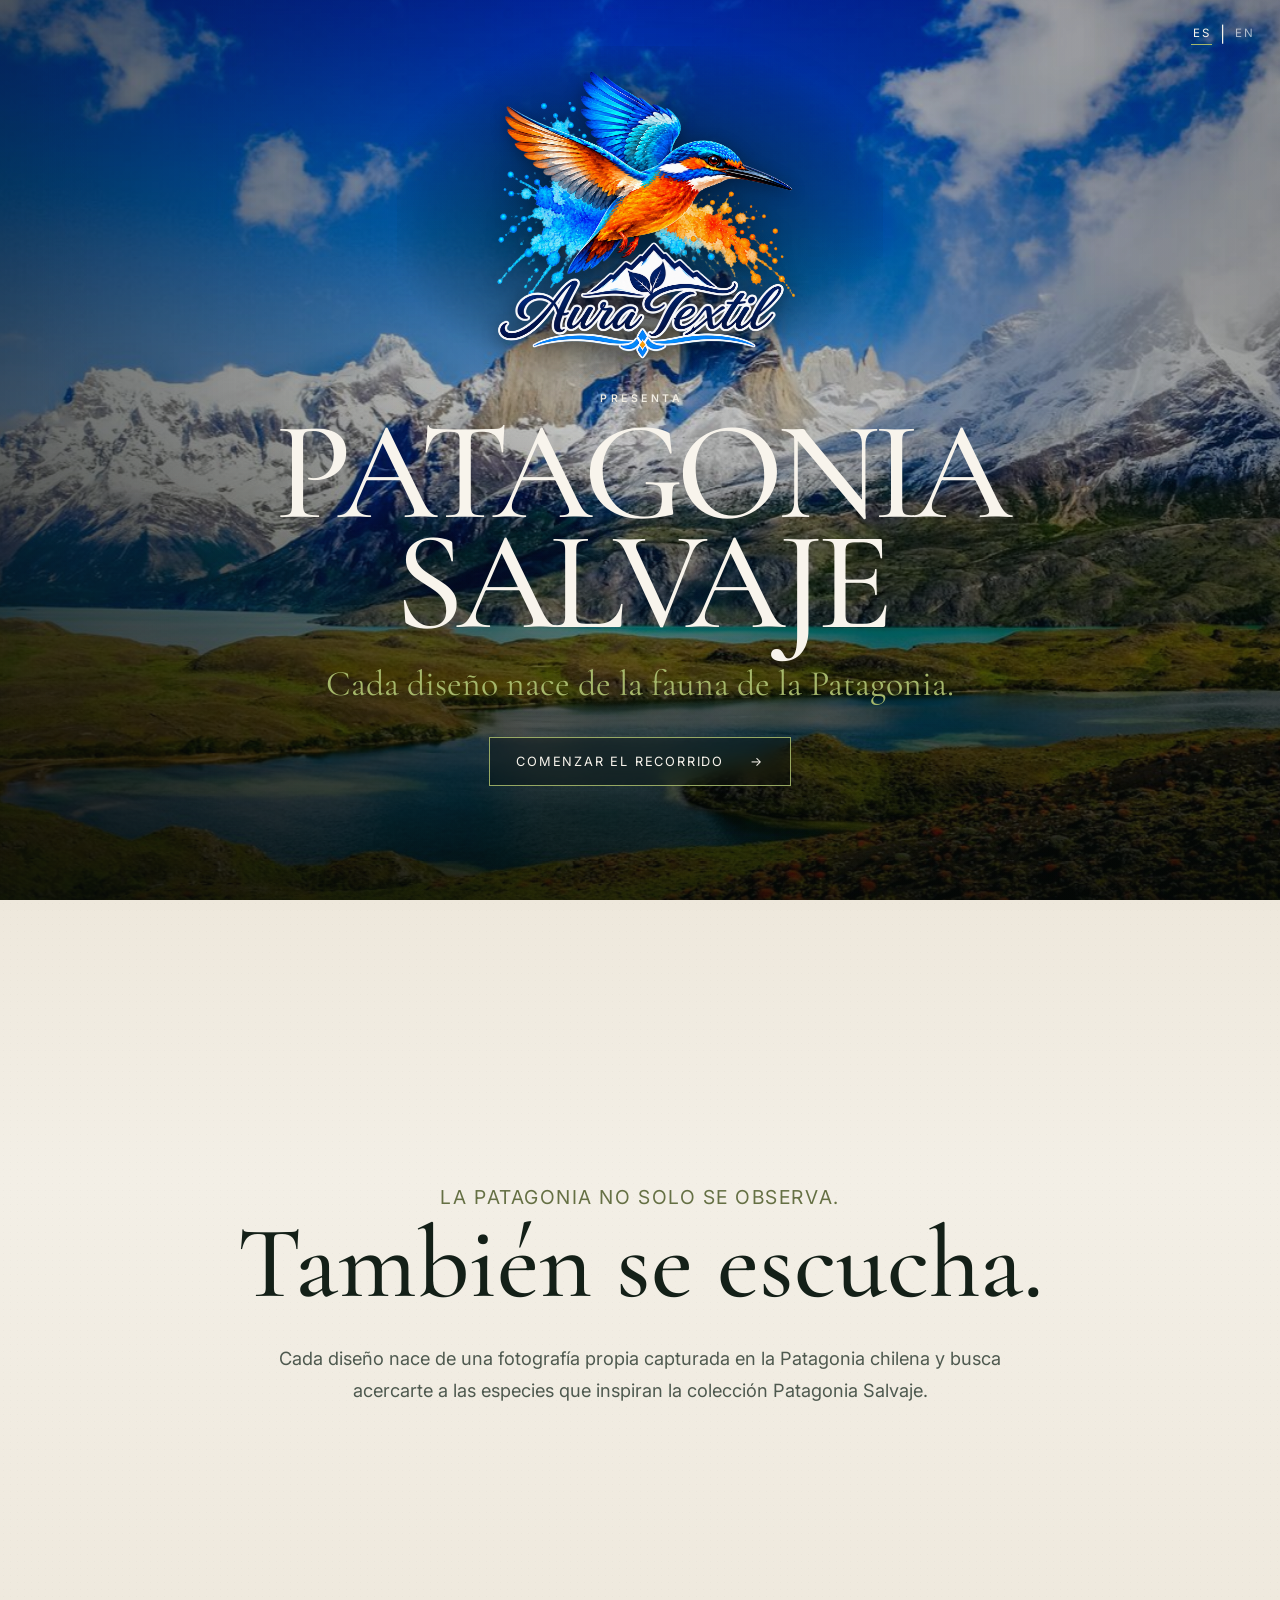
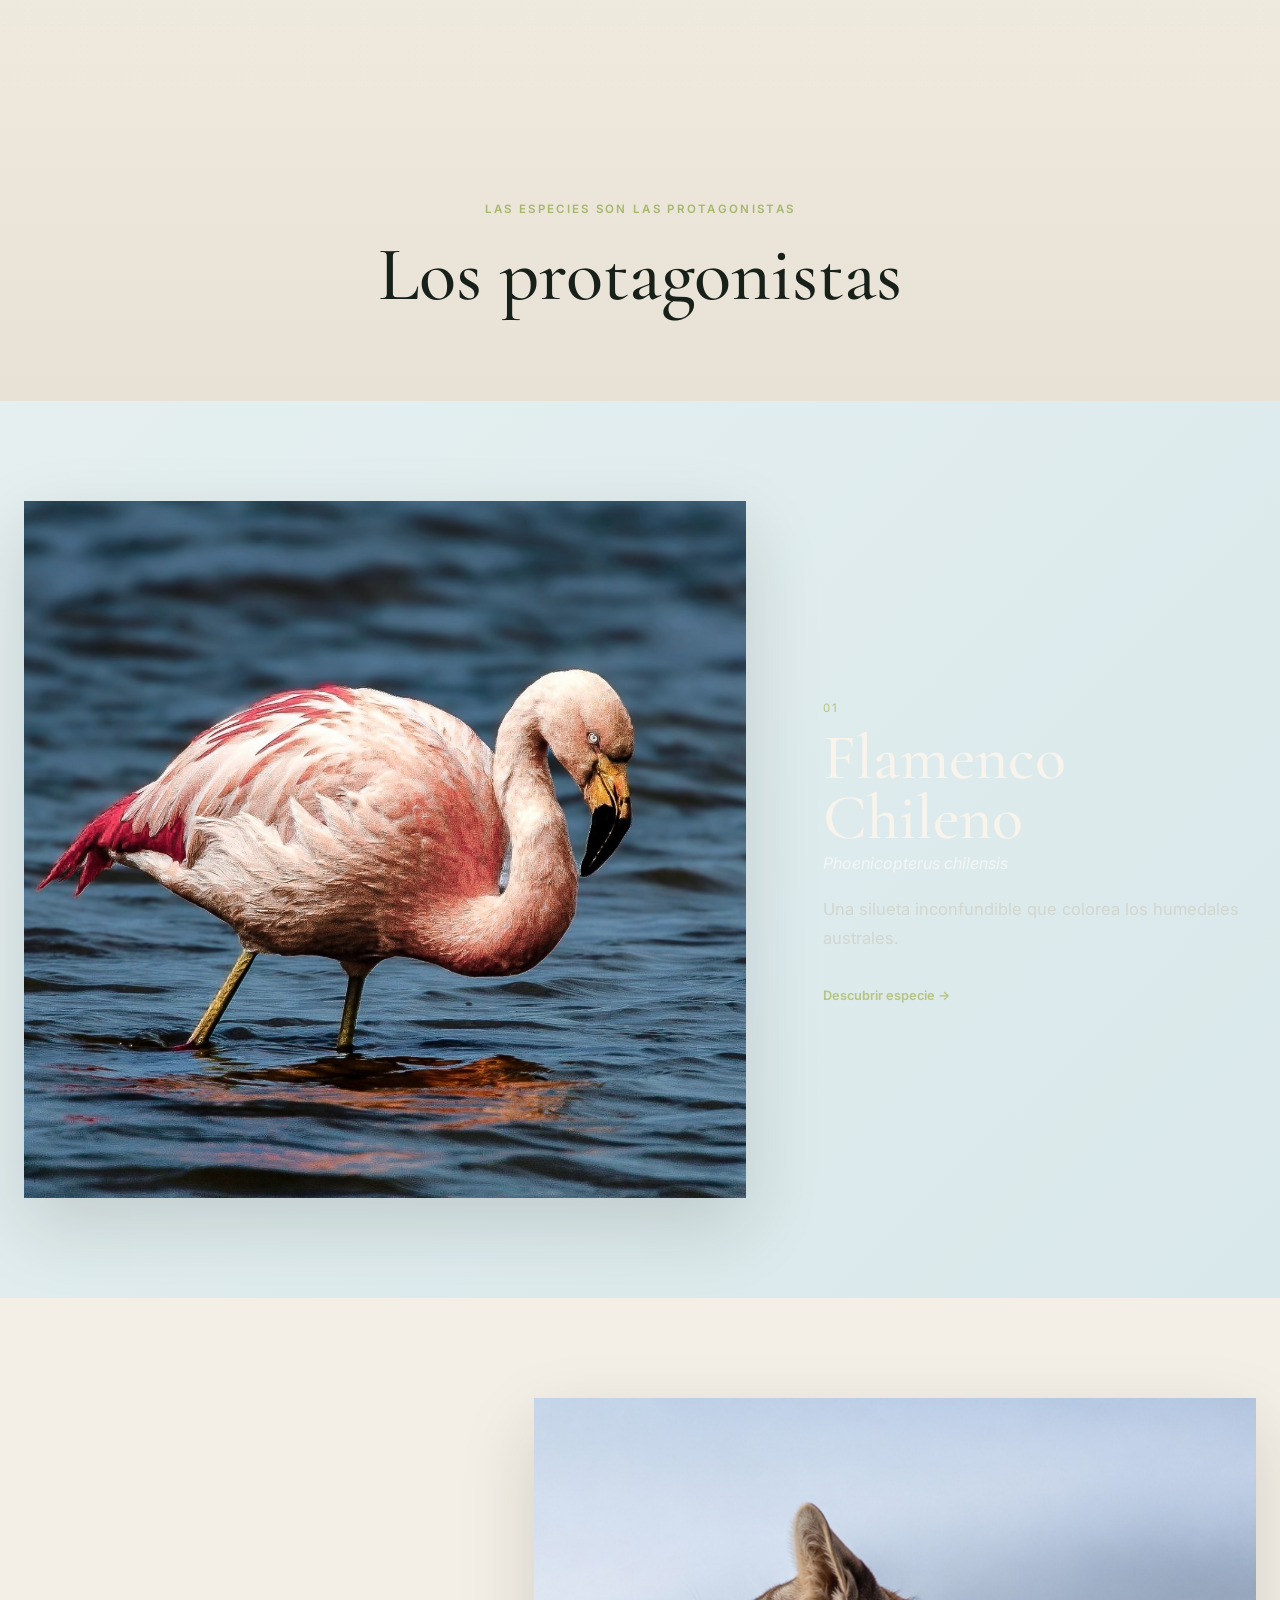
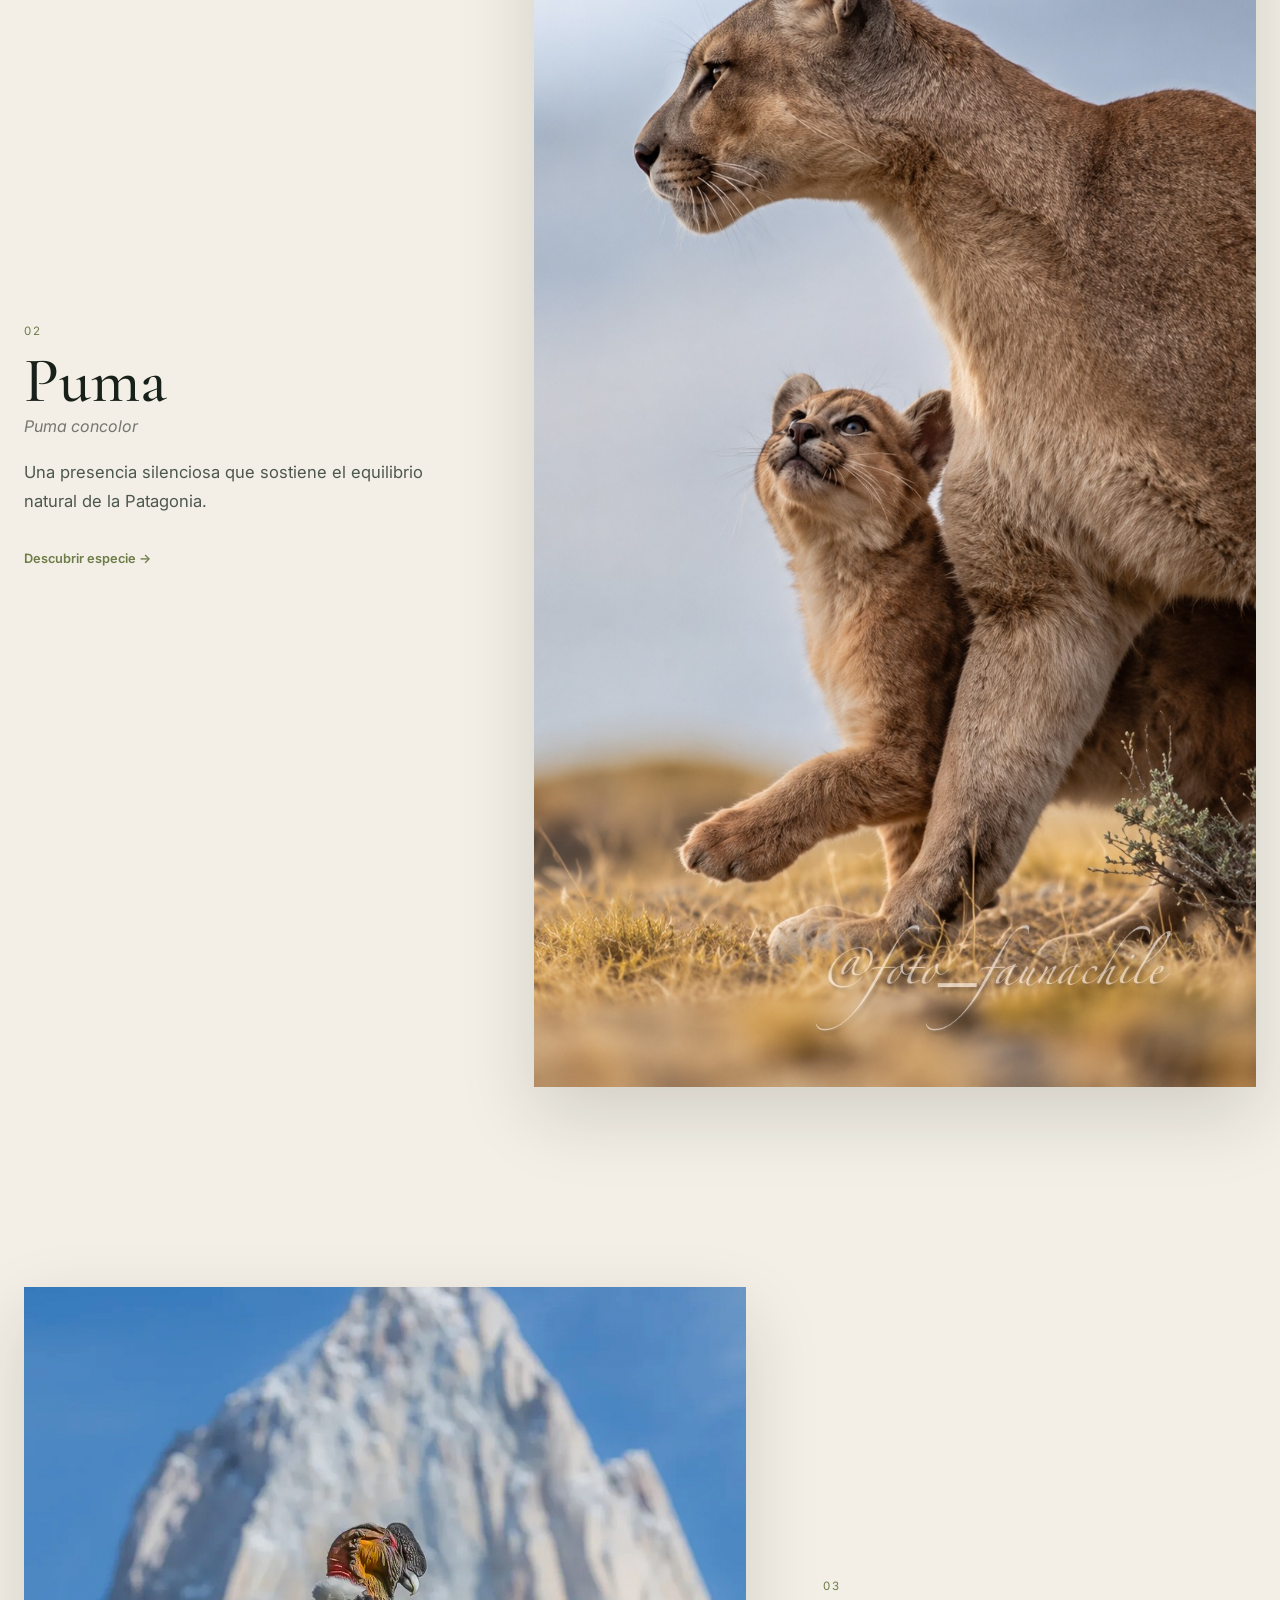
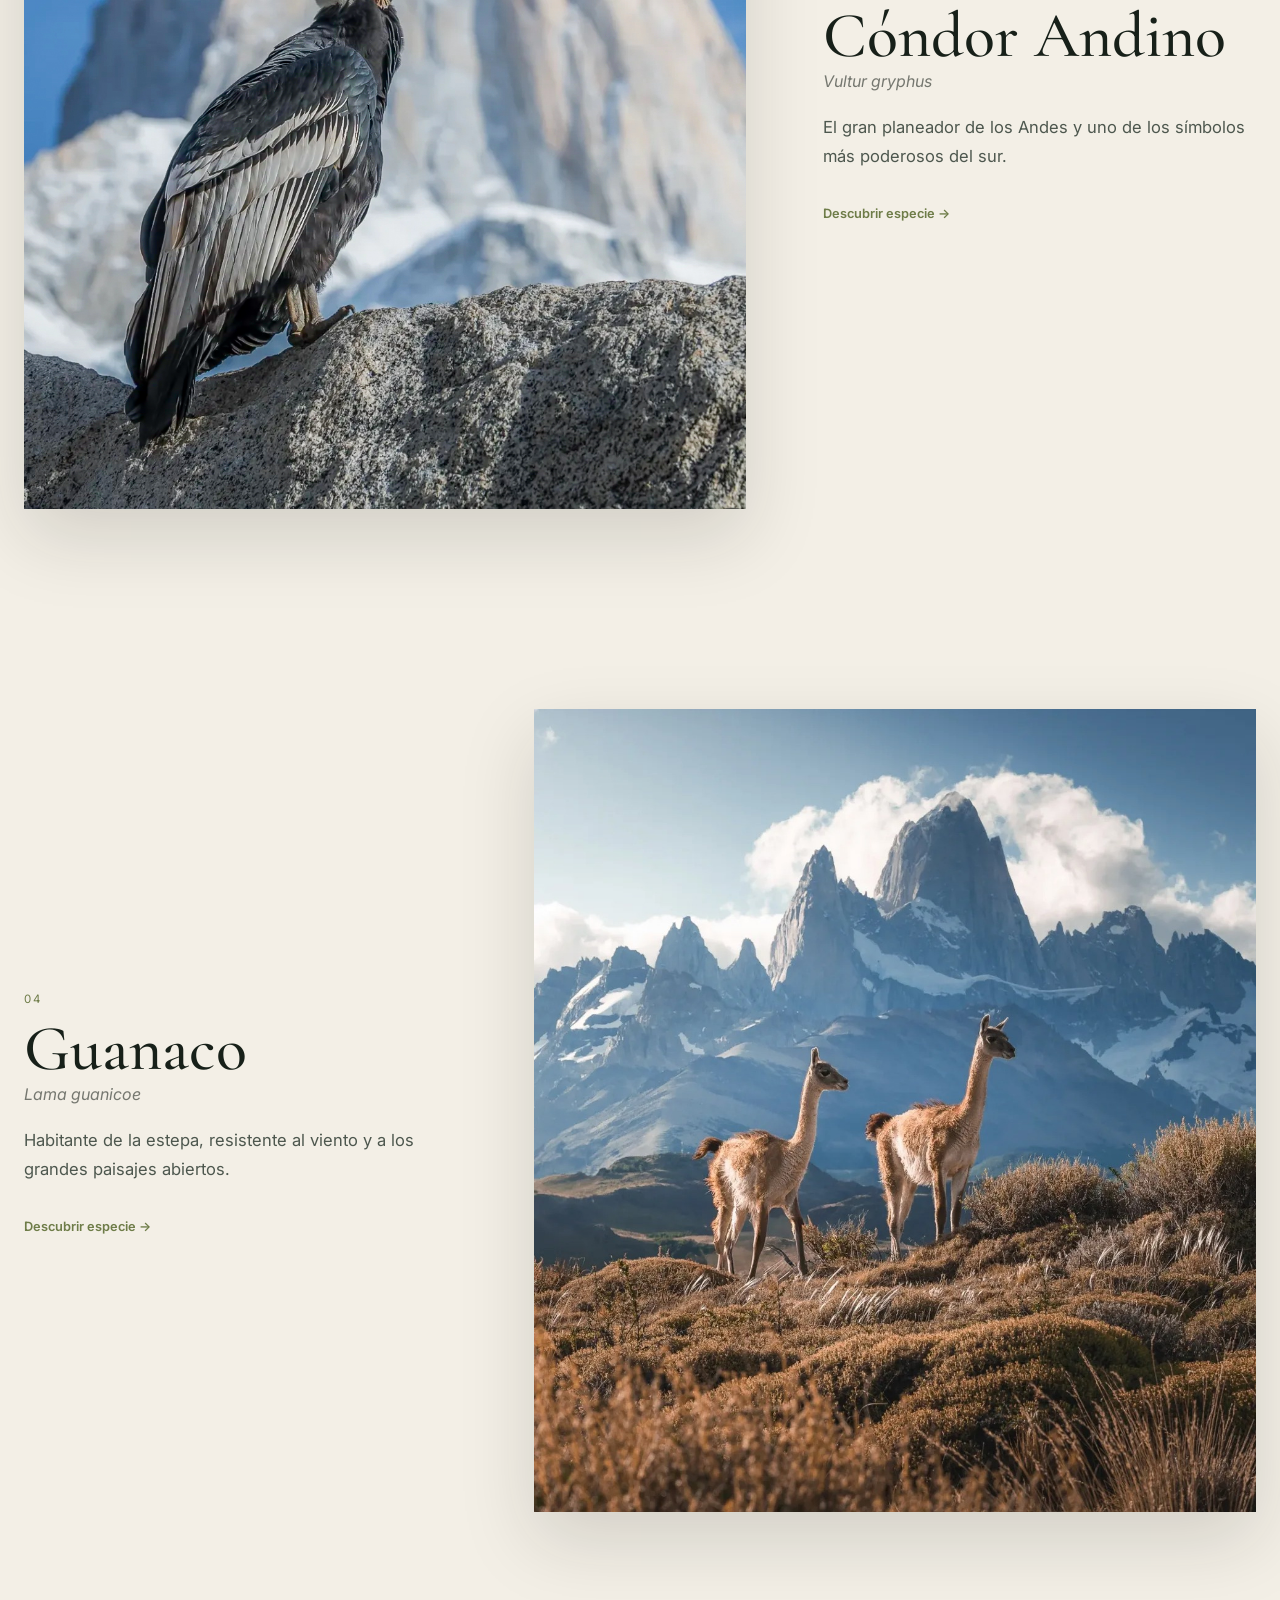
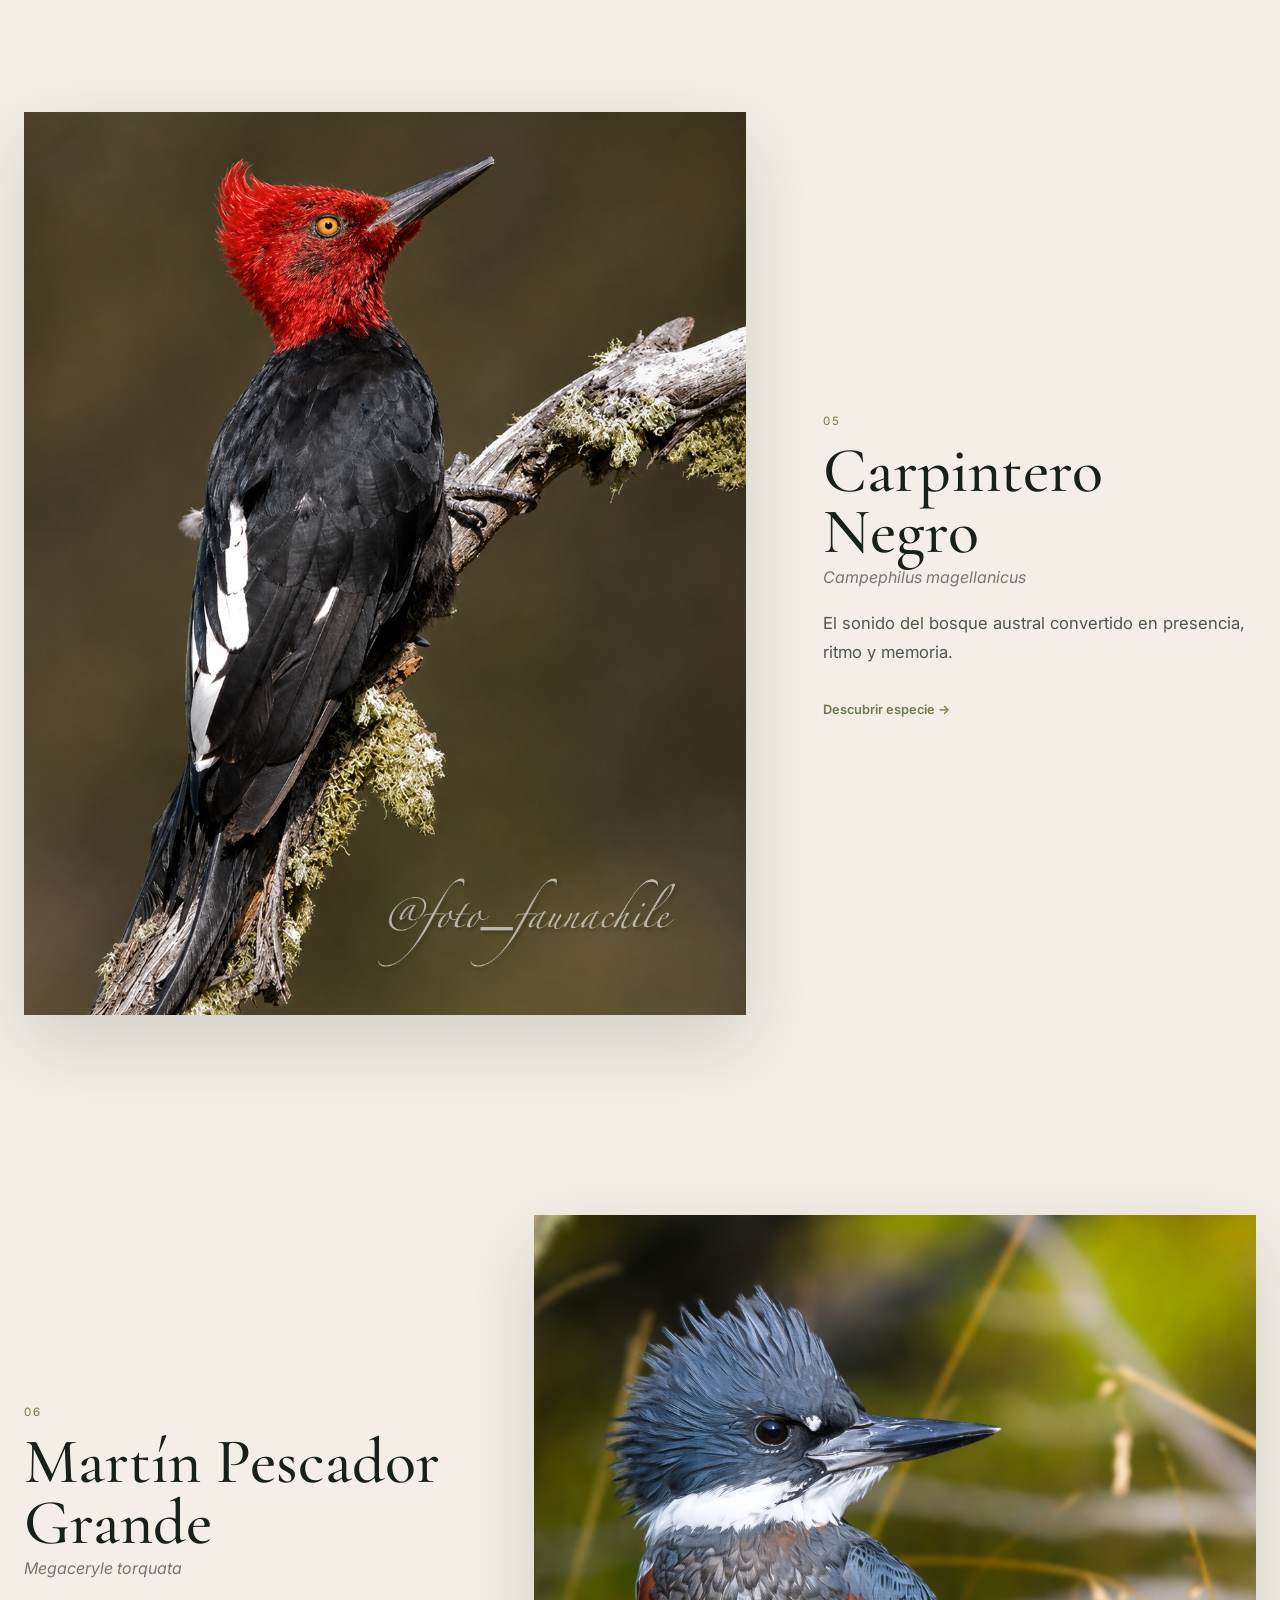
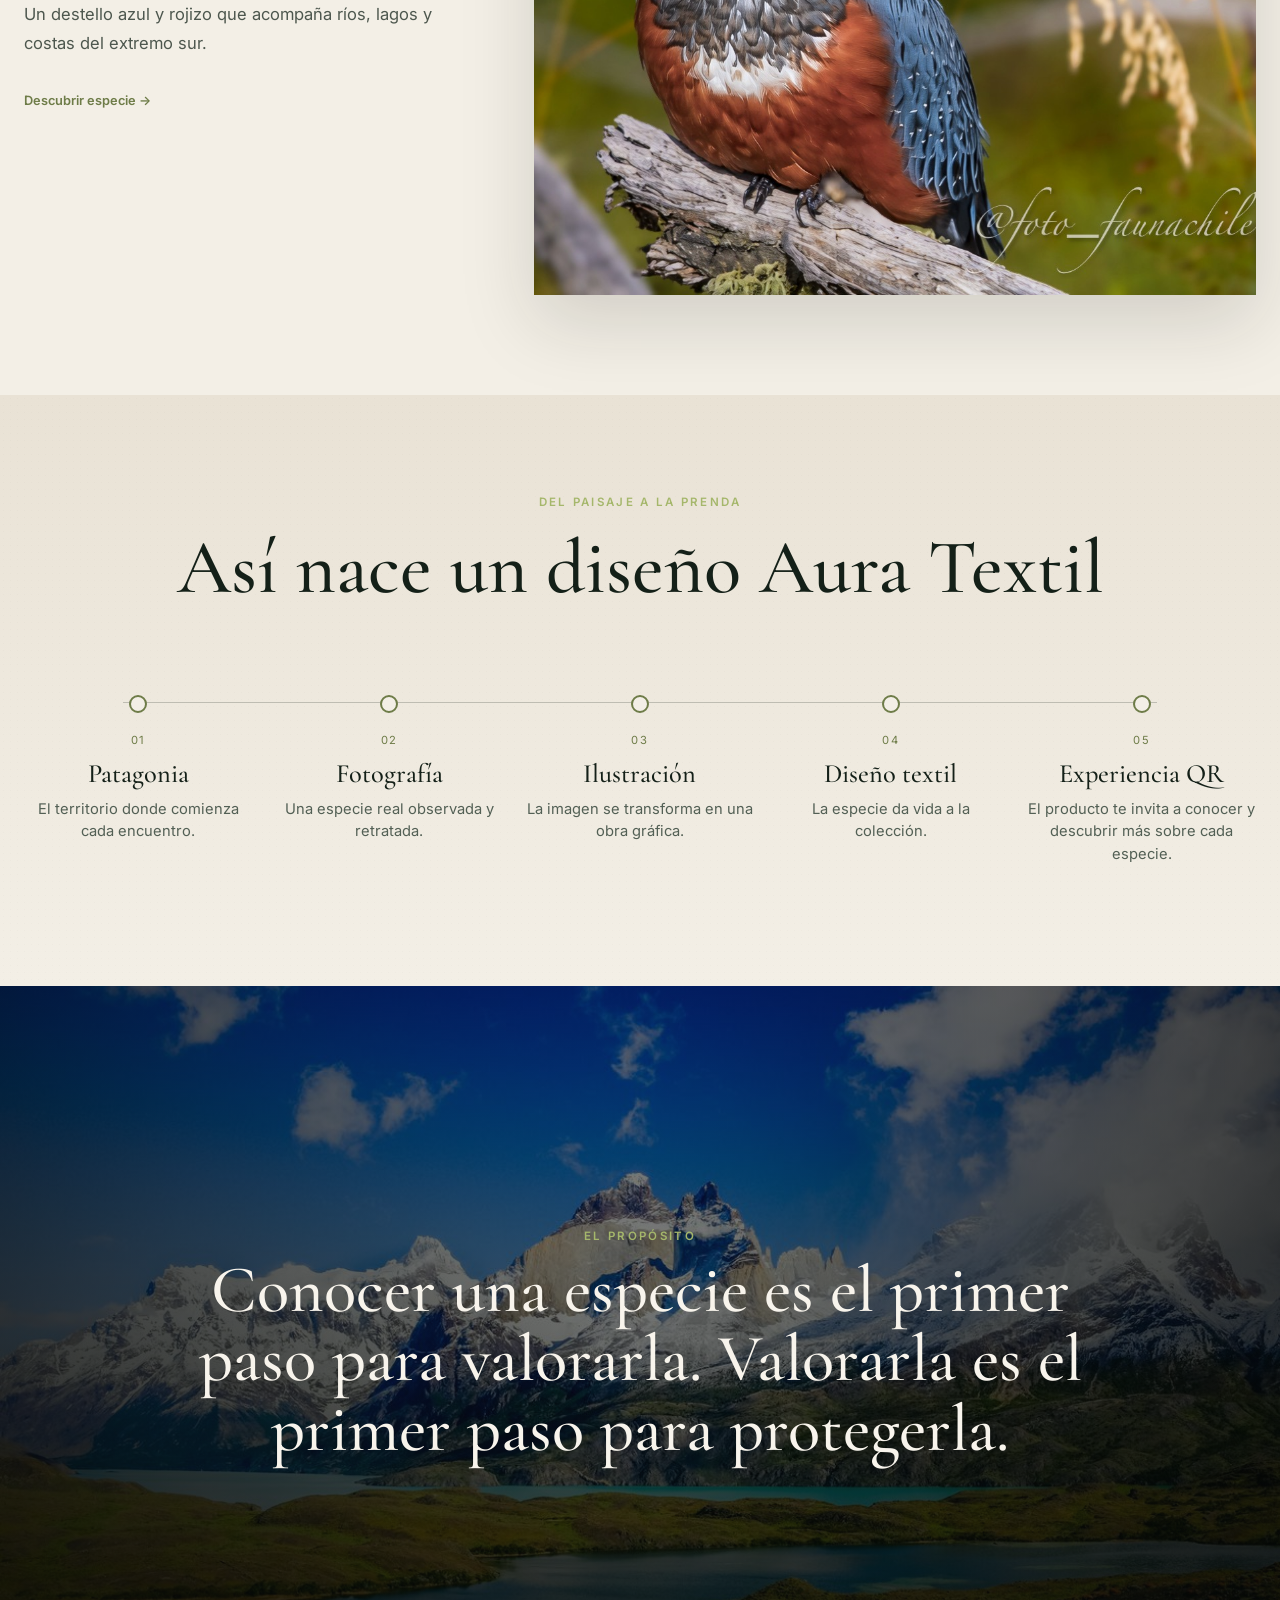
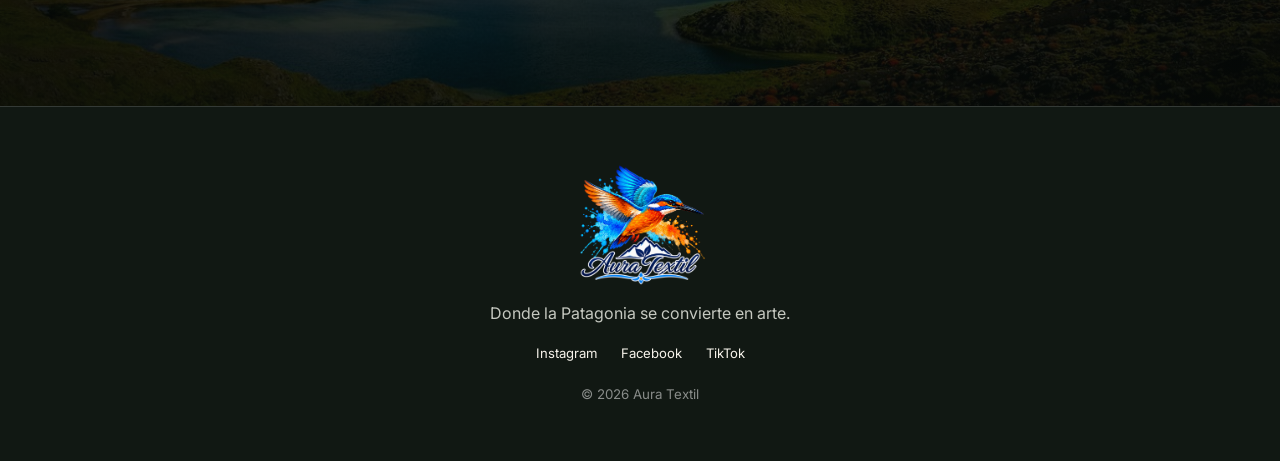
==== index.html @ 7b413921 "Add files via upload" ====
<!doctype html><html lang="es"><head><meta charset="utf-8"><meta name="viewport" content="width=device-width,initial-scale=1"><meta name="theme-color" content="#0b100d"><title>Patagonia Salvaje | Aura Textil</title><link rel="preconnect" href="https://fonts.googleapis.com"><link rel="preconnect" href="https://fonts.gstatic.com" crossorigin><link href="https://fonts.googleapis.com/css2?family=Cormorant+Garamond:wght@400;500;600&family=Inter:wght@400;500;600&display=swap" rel="stylesheet"><link rel="stylesheet" href="styles.css"></head><body>
<header id="floatingHeader" class="floating-header"><a href="#inicio" class="floating-brand"><img src="assets/images/logo.png" alt="Aura Textil"></a><nav><a href="#transicion" data-es="Experiencia" data-en="Experience">Experiencia</a><a href="#especies" data-es="Los protagonistas" data-en="The protagonists">Los protagonistas</a><a href="#proceso" data-es="Proceso" data-en="Process">Proceso</a><a href="#proposito" data-es="Propósito" data-en="Purpose">Propósito</a></nav><div class="language-switcher"><button class="lang-btn active" data-lang="es">ES</button><span>|</span><button class="lang-btn" data-lang="en">EN</button></div></header>
<main>
<section id="inicio" class="hero"><div class="hero-media"></div><div class="hero-overlay"></div><div class="hero-inner"><div class="brand-stage hero-reveal r1"><img class="hero-logo" src="assets/images/logo.png" alt="Aura Textil"></div><p class="hero-presenta hero-reveal r2" data-es="PRESENTA" data-en="PRESENTS">PRESENTA</p><h1 class="hero-reveal r3">PATAGONIA<br>SALVAJE</h1><p class="hero-tagline hero-reveal r4" data-es="Cada diseño nace de la fauna de la Patagonia." data-en="Every design is born from Patagonia's wildlife.">Cada diseño nace de la fauna de la Patagonia.</p><button id="startJourney" class="hero-cta hero-reveal r5"><span data-es="COMENZAR EL RECORRIDO" data-en="BEGIN THE JOURNEY">COMENZAR EL RECORRIDO</span><span>→</span></button></div><div class="hero-language"><button class="lang-btn active" data-lang="es">ES</button><span>|</span><button class="lang-btn" data-lang="en">EN</button></div></section>
<section id="transicion" class="transition-section"><div class="transition-content reveal"><p class="transition-line" data-es="La Patagonia no solo se observa." data-en="Patagonia is not only seen.">La Patagonia no solo se observa.</p><h2 data-es="También se escucha." data-en="It is also heard.">También se escucha.</h2><p data-es="Cada diseño nace de una fotografía propia capturada en la Patagonia chilena y busca acercarte a las especies que inspiran la colección Patagonia Salvaje." data-en="Every design begins with an original photograph captured in Chilean Patagonia and brings you closer to the species that inspire Patagonia Salvaje.">Cada diseño nace de una fotografía propia capturada en la Patagonia chilena y busca acercarte a las especies que inspiran la colección Patagonia Salvaje.</p></div></section>
<section id="especies" class="species-section"><header class="section-heading reveal"><p class="eyebrow" data-es="LAS ESPECIES SON LAS PROTAGONISTAS" data-en="THE SPECIES ARE THE PROTAGONISTS">LAS ESPECIES SON LAS PROTAGONISTAS</p><h2 data-es="Los protagonistas" data-en="The protagonists">Los protagonistas</h2></header>
<article class="species-chapter species-left reveal habitat-flamingo habitat-puma habitat-condor habitat-guanaco habitat-woodpecker habitat-kingfisher"><div class="species-image-wrap"><img src="assets/images/flamenco.jpg" alt="Flamenco Chileno"></div><div class="species-copy"><span>01</span><h3 data-es="Flamenco Chileno" data-en="Chilean Flamingo">Flamenco Chileno</h3><p class="scientific"><em>Phoenicopterus chilensis</em></p><p data-es="Una silueta inconfundible que colorea los humedales australes." data-en="An unmistakable silhouette that brings color to southern wetlands.">Una silueta inconfundible que colorea los humedales australes.</p><a href="flamenco/" data-es="Descubrir especie →" data-en="Discover species →">Descubrir especie →</a></div></article><article class="species-chapter species-right reveal"><div class="species-image-wrap"><img src="assets/images/puma.jpg" alt="Puma"></div><div class="species-copy"><span>02</span><h3 data-es="Puma" data-en="Puma">Puma</h3><p class="scientific"><em>Puma concolor</em></p><p data-es="Una presencia silenciosa que sostiene el equilibrio natural de la Patagonia." data-en="A silent presence that sustains Patagonia's natural balance.">Una presencia silenciosa que sostiene el equilibrio natural de la Patagonia.</p><a href="puma/" data-es="Descubrir especie →" data-en="Discover species →">Descubrir especie →</a></div></article><article class="species-chapter species-left reveal"><div class="species-image-wrap"><img src="assets/images/condor.jpg" alt="Cóndor Andino"></div><div class="species-copy"><span>03</span><h3 data-es="Cóndor Andino" data-en="Andean Condor">Cóndor Andino</h3><p class="scientific"><em>Vultur gryphus</em></p><p data-es="El gran planeador de los Andes y uno de los símbolos más poderosos del sur." data-en="The great glider of the Andes and one of the south's most powerful symbols.">El gran planeador de los Andes y uno de los símbolos más poderosos del sur.</p><a href="condor/" data-es="Descubrir especie →" data-en="Discover species →">Descubrir especie →</a></div></article><article class="species-chapter species-right reveal"><div class="species-image-wrap"><img src="assets/images/guanaco.jpg" alt="Guanaco"></div><div class="species-copy"><span>04</span><h3 data-es="Guanaco" data-en="Guanaco">Guanaco</h3><p class="scientific"><em>Lama guanicoe</em></p><p data-es="Habitante de la estepa, resistente al viento y a los grandes paisajes abiertos." data-en="A resident of the steppe, resilient to wind and vast open landscapes.">Habitante de la estepa, resistente al viento y a los grandes paisajes abiertos.</p><a href="guanaco/" data-es="Descubrir especie →" data-en="Discover species →">Descubrir especie →</a></div></article><article class="species-chapter species-left reveal"><div class="species-image-wrap"><img src="assets/images/carpintero.jpg" alt="Carpintero Negro"></div><div class="species-copy"><span>05</span><h3 data-es="Carpintero Negro" data-en="Black Woodpecker">Carpintero Negro</h3><p class="scientific"><em>Campephilus magellanicus</em></p><p data-es="El sonido del bosque austral convertido en presencia, ritmo y memoria." data-en="The sound of the southern forest turned into presence, rhythm and memory.">El sonido del bosque austral convertido en presencia, ritmo y memoria.</p><a href="carpintero-negro/" data-es="Descubrir especie →" data-en="Discover species →">Descubrir especie →</a></div></article><article class="species-chapter species-right reveal"><div class="species-image-wrap"><img src="assets/images/martin.jpg" alt="Martín Pescador Grande"></div><div class="species-copy"><span>06</span><h3 data-es="Martín Pescador Grande" data-en="Ringed Kingfisher">Martín Pescador Grande</h3><p class="scientific"><em>Megaceryle torquata</em></p><p data-es="Un destello azul y rojizo que acompaña ríos, lagos y costas del extremo sur." data-en="A blue and reddish flash along rivers, lakes and coasts of the far south.">Un destello azul y rojizo que acompaña ríos, lagos y costas del extremo sur.</p><a href="martin-pescador/" data-es="Descubrir especie →" data-en="Discover species →">Descubrir especie →</a></div></article></section>
<section id="proceso" class="process-section"><div class="process-intro reveal"><p class="eyebrow" data-es="DEL PAISAJE A LA PRENDA" data-en="FROM LANDSCAPE TO GARMENT">DEL PAISAJE A LA PRENDA</p><h2 data-es="Así nace un diseño Aura Textil" data-en="How an Aura Textil design begins">Así nace un diseño Aura Textil</h2></div><div class="process-line"><article class="reveal"><span>01</span><h3 data-es="Patagonia" data-en="Patagonia">Patagonia</h3><p data-es="El territorio donde comienza cada encuentro." data-en="The territory where every encounter begins.">El territorio donde comienza cada encuentro.</p></article><article class="reveal"><span>02</span><h3 data-es="Fotografía" data-en="Photography">Fotografía</h3><p data-es="Una especie real observada y retratada." data-en="A real species observed and portrayed.">Una especie real observada y retratada.</p></article><article class="reveal"><span>03</span><h3 data-es="Ilustración" data-en="Illustration">Ilustración</h3><p data-es="La imagen se transforma en una obra gráfica." data-en="The image becomes a graphic artwork.">La imagen se transforma en una obra gráfica.</p></article><article class="reveal"><span>04</span><h3 data-es="Diseño textil" data-en="Textile design">Diseño textil</h3><p data-es="La especie da vida a la colección." data-en="The species gives life to the collection.">La especie da vida a la colección.</p></article><article class="reveal"><span>05</span><h3 data-es="Experiencia QR" data-en="QR experience">Experiencia QR</h3><p data-es="El producto te invita a conocer y descubrir más sobre cada especie." data-en="The product invites you to learn and discover more about each species.">El producto te invita a conocer y descubrir más sobre cada especie.</p></article></div></section>
<section id="proposito" class="purpose-section"><div class="purpose-media"></div><div class="purpose-overlay"></div><div class="purpose-content reveal"><p class="eyebrow" data-es="EL PROPÓSITO" data-en="THE PURPOSE">EL PROPÓSITO</p><blockquote data-es="Conocer una especie es el primer paso para valorarla. Valorarla es el primer paso para protegerla." data-en="Knowing a species is the first step toward appreciating it. Appreciating it is the first step toward protecting it.">Conocer una especie es el primer paso para valorarla. Valorarla es el primer paso para protegerla.</blockquote></div></section></main>
<footer class="footer"><img src="assets/images/logo.png" alt="Aura Textil"><p data-es="Donde la Patagonia se convierte en arte." data-en="Where Patagonia becomes art.">Donde la Patagonia se convierte en arte.</p><div class="social-links"><a href="https://instagram.com/_auratextil" target="_blank">Instagram</a><a href="https://www.facebook.com/auratextil" target="_blank">Facebook</a><a href="https://www.tiktok.com/@aura.textil26" target="_blank">TikTok</a></div><small>© 2026 Aura Textil</small></footer><script src="script.js"></script></body></html>
---- styles.css ----
:root{--bg:#0b100d;--cream:#f3efe6;--text:#f8f4ec;--muted:#c5c8c0;--accent:#a5b76b;--line:rgba(255,255,255,.15)}
*{box-sizing:border-box}html{scroll-behavior:smooth;overflow-x:hidden}body{margin:0;overflow-x:hidden;background:var(--bg);color:var(--text);font-family:"Inter",Arial,sans-serif}img{display:block;width:100%}a{color:inherit;text-decoration:none}button{font:inherit}
.floating-header{position:fixed;top:14px;left:50%;z-index:80;width:min(1180px,calc(100% - 28px));display:grid;grid-template-columns:1fr auto 1fr;align-items:center;padding:10px 16px;border:1px solid transparent;border-radius:18px;opacity:0;pointer-events:none;transform:translate(-50%,-18px);transition:.35s}.floating-header.visible{opacity:1;pointer-events:auto;transform:translate(-50%,0);background:rgba(8,13,10,.72);border-color:rgba(255,255,255,.12);backdrop-filter:blur(16px)}.floating-brand img{width:108px;max-height:68px;object-fit:contain}.floating-header nav{display:flex;gap:24px}.floating-header nav a{font-size:.72rem;letter-spacing:.12em;text-transform:uppercase}.language-switcher,.hero-language{display:flex;align-items:center;gap:8px}.language-switcher{justify-self:end}.lang-btn{padding:4px 2px;border:0;border-bottom:1px solid transparent;background:transparent;color:rgba(255,255,255,.62);font-size:.72rem;letter-spacing:.12em;cursor:pointer}.lang-btn.active{color:var(--text);border-color:var(--accent)}
.hero{position:relative;min-height:100svh;display:grid;place-items:center;overflow:hidden}.hero-media{position:absolute;inset:-3%;background:url("assets/images/hero-patagonia.jpg") center 52%/cover no-repeat;transform:scale(1.045);will-change:transform}.hero-overlay{position:absolute;inset:0;background:radial-gradient(circle at center,rgba(0,0,0,.03),rgba(0,0,0,.68) 88%),linear-gradient(to top,rgba(5,9,7,.82),rgba(5,9,7,.14) 54%)}.hero-inner{position:relative;z-index:2;width:min(980px,calc(100% - 40px));padding:64px 20px 110px;text-align:center}.hero-logo{width:clamp(220px,27vw,340px);max-height:220px;margin:0 auto 12px;object-fit:contain}.hero-kicker,.eyebrow{margin:0 0 12px;color:var(--accent);font-size:.72rem;font-weight:600;letter-spacing:.2em}.hero h1,.transition-content h2,.section-heading h2,.species-copy h3,.process-intro h2,.process-line h3,.purpose-content blockquote{font-family:"Cormorant Garamond",Georgia,serif}.hero h1{margin:0;font-size:clamp(4rem,11vw,9.2rem);font-weight:500;line-height:.78;letter-spacing:-.05em}.hero-tagline{margin:24px 0 0;color:var(--accent);font-family:"Cormorant Garamond",Georgia,serif;font-size:clamp(1.35rem,2.8vw,2.35rem)}.hero-cta{display:inline-flex;align-items:center;gap:26px;margin-top:32px;padding:16px 26px;border:1px solid rgba(165,183,107,.9);background:rgba(8,13,10,.34);color:var(--text);backdrop-filter:blur(10px);font-size:.8rem;letter-spacing:.14em;cursor:pointer}.hero-language{position:absolute;top:22px;right:24px;z-index:3}.hero-reveal{opacity:0;transform:translateY(16px);animation:heroReveal .9s forwards}.r1{animation-delay:.35s}.r2{animation-delay:.75s}.r3{animation-delay:1.1s}.r4{animation-delay:1.5s}.r5{animation-delay:1.9s}@keyframes heroReveal{to{opacity:1;transform:translateY(0)}}
.transition-section{min-height:88svh;display:grid;place-items:center;padding:100px 24px;background:var(--cream);color:#142018}.transition-content{width:min(980px,100%);text-align:center}.transition-line{margin:0 0 6px;color:#657044;font-size:clamp(1rem,1.6vw,1.2rem);letter-spacing:.08em;text-transform:uppercase}.transition-content h2{margin:0;font-size:clamp(3.2rem,8vw,7rem);font-weight:500;line-height:.95}.transition-content>p:last-child{max-width:760px;margin:30px auto 0;color:#4e594f;font-size:clamp(1rem,1.6vw,1.14rem);line-height:1.75}
.species-section{padding:100px 24px 120px}.section-heading{max-width:1100px;margin:0 auto 70px;text-align:center}.section-heading h2,.process-intro h2{margin:0;font-size:clamp(3rem,6vw,5.2rem);font-weight:500}.species-chapter{max-width:1320px;margin:0 auto 120px;display:grid;grid-template-columns:minmax(0,1.25fr) minmax(320px,.75fr);gap:clamp(36px,6vw,90px);align-items:center}.species-right{grid-template-columns:minmax(320px,.75fr) minmax(0,1.25fr)}.species-right .species-image-wrap{grid-column:2;grid-row:1}.species-right .species-copy{grid-column:1;grid-row:1}.species-image-wrap{min-height:680px;overflow:hidden;background:#151d17}.species-image-wrap img{height:100%;min-height:680px;object-fit:cover;transition:transform .9s ease}.species-chapter:hover img{transform:scale(1.035)}.species-copy span{color:var(--accent);font-size:.72rem;letter-spacing:.16em}.species-copy h3{margin:12px 0 4px;font-size:clamp(2.7rem,5vw,4.8rem);font-weight:500;line-height:.95}.scientific{margin:0 0 22px;color:rgba(255,255,255,.65)}.species-copy>p:not(.scientific){max-width:520px;color:var(--muted);font-size:1.04rem;line-height:1.75}.species-copy a{display:inline-block;margin-top:18px;color:var(--accent);font-size:.8rem;font-weight:600}
.process-section{padding:100px 24px 120px;background:var(--cream);color:#142018}.process-intro{max-width:1000px;margin:0 auto 70px;text-align:center}.process-line{position:relative;max-width:1320px;margin:auto;display:grid;grid-template-columns:repeat(5,1fr);gap:22px}.process-line:before{content:"";position:absolute;top:18px;left:8%;right:8%;height:1px;background:rgba(20,32,24,.22)}.process-line article{position:relative;padding-top:44px;text-align:center}.process-line article:before{content:"";position:absolute;top:11px;left:50%;width:14px;height:14px;border:2px solid #6e7c48;border-radius:50%;background:var(--cream);transform:translateX(-50%)}.process-line span{color:#6e7c48;font-size:.7rem;letter-spacing:.15em}.process-line h3{margin:10px 0 8px;font-size:1.65rem;font-weight:500}.process-line p{margin:0;color:#536055;font-size:.92rem;line-height:1.55}
.purpose-section{position:relative;min-height:720px;display:grid;place-items:center;overflow:hidden}.purpose-media{position:absolute;inset:0;background:url("assets/images/hero-patagonia.jpg") center 58%/cover no-repeat}.purpose-overlay{position:absolute;inset:0;background:linear-gradient(rgba(6,10,8,.34),rgba(6,10,8,.82)),radial-gradient(circle at center,transparent,rgba(0,0,0,.62))}.purpose-content{position:relative;z-index:2;width:min(1020px,calc(100% - 40px));padding:90px 20px;text-align:center}.purpose-content blockquote{margin:0;font-size:clamp(2.5rem,5.2vw,5.2rem);font-weight:500;line-height:1.04}
.footer{padding:58px 24px;text-align:center;border-top:1px solid var(--line)}.footer img{width:180px;max-height:120px;margin:0 auto 18px;object-fit:contain}.footer p{color:var(--muted)}.social-links{display:flex;justify-content:center;gap:24px;margin:22px 0;font-size:.82rem}.footer small{color:rgba(255,255,255,.5)}
.reveal{opacity:0;transform:translateY(28px);transition:opacity .85s ease,transform .85s ease}.reveal.visible{opacity:1;transform:translateY(0)}
@media(max-width:980px){.floating-header{grid-template-columns:1fr auto}.floating-header nav{display:none}.species-chapter,.species-right{grid-template-columns:1fr}.species-right .species-image-wrap,.species-right .species-copy{grid-column:1;grid-row:auto}.species-image-wrap,.species-image-wrap img{min-height:560px}.process-line{grid-template-columns:1fr;max-width:760px}.process-line:before{top:0;bottom:0;left:16px;right:auto;width:1px;height:auto}.process-line article{padding:0 0 34px 54px;text-align:left}.process-line article:before{top:2px;left:10px;transform:none}}
@media(max-width:680px){.floating-header{top:8px;width:calc(100% - 16px);padding:8px 12px}.floating-brand img{width:88px}.hero-inner{padding-top:46px}.hero-logo{width:190px}.hero h1{font-size:clamp(3.6rem,18vw,5.3rem)}.hero-language{top:16px;right:14px}.transition-section{min-height:76svh}.species-section{padding-left:16px;padding-right:16px}.species-image-wrap,.species-image-wrap img{min-height:460px}.species-chapter{margin-bottom:88px}.species-copy h3{font-size:2.8rem}.purpose-content blockquote{font-size:clamp(2.2rem,10vw,3.7rem)}.social-links{flex-wrap:wrap}}
@media(prefers-reduced-motion:reduce){html{scroll-behavior:auto}.hero-reveal,.reveal{opacity:1;transform:none;animation:none;transition:none}.species-image-wrap img{transition:none}}

/* V4 — Patagonia habitat art direction */
:root{--paper:#f3efe6;--sand:#e8e2d6;--rock:#d8d5ce;--steppe:#d7c8ae;--forest:#243126;--lake:#d9e8eb;--moss:#6e7c48;--earth:#cfc3af}
.hero-overlay{background:linear-gradient(90deg,rgba(5,9,7,.58),rgba(5,9,7,.10) 48%,rgba(5,9,7,.34)),linear-gradient(to top,rgba(5,9,7,.78),rgba(5,9,7,.08) 55%)}
.hero-inner{padding-top:42px}
.brand-stage{width:clamp(310px,38vw,510px);margin:0 auto 14px;padding:24px 34px 18px;border-radius:34px;background:radial-gradient(ellipse at center,rgba(8,15,11,.56),rgba(8,15,11,.14) 62%,transparent 76%);filter:drop-shadow(0 12px 26px rgba(0,0,0,.30))}
.hero-logo{width:100%;max-height:290px;margin:0 auto;object-fit:contain;filter:drop-shadow(0 3px 8px rgba(0,0,0,.35))}
.hero-presenta{margin:0 0 13px;color:#f1ede3;font-size:.66rem;font-weight:600;letter-spacing:.34em;text-indent:.34em}
.transition-section{position:relative;background:linear-gradient(180deg,#eee8dc 0%,var(--paper) 35%,#eee8dc 100%)}
.transition-section:after,.process-section:after{content:"";position:absolute;inset:0;pointer-events:none;opacity:.14;background-image:radial-gradient(rgba(50,58,45,.16) .55px,transparent .55px);background-size:7px 7px}
.transition-content{position:relative;z-index:1}
.species-section{padding:0;background:var(--paper);color:#172019}
.section-heading{max-width:none;margin:0;padding:110px 24px 80px;background:linear-gradient(180deg,#eee8dc,var(--sand))}
.species-chapter{max-width:none;margin:0;padding:100px max(24px,calc((100vw - 1320px)/2));min-height:92svh;position:relative}
.species-image-wrap{box-shadow:0 28px 70px rgba(25,28,22,.15)}
.species-copy .scientific{color:rgba(25,32,26,.58)}
.species-copy>p:not(.scientific){color:#4d574e}
.species-copy span,.species-copy a{color:var(--moss)}
.habitat-flamingo{background:linear-gradient(135deg,#eee7dc,var(--sand))}
.habitat-puma{background:linear-gradient(135deg,#d8cdbd,var(--earth))}
.habitat-condor{background:linear-gradient(135deg,#e4e1db,var(--rock))}
.habitat-guanaco{background:linear-gradient(135deg,#e5d8c1,var(--steppe))}
.habitat-woodpecker{background:linear-gradient(135deg,#2b392d,var(--forest));color:var(--text)}
.habitat-woodpecker .species-copy .scientific{color:rgba(255,255,255,.62)}
.habitat-woodpecker .species-copy>p:not(.scientific){color:#d1d6cf}
.habitat-woodpecker .species-copy span,.habitat-woodpecker .species-copy a{color:#b6c47f}
.habitat-kingfisher{background:linear-gradient(135deg,#e5eff0,var(--lake))}
.process-section{position:relative;background:linear-gradient(180deg,#e9e2d5,var(--paper));color:#142018}
.process-intro,.process-line{position:relative;z-index:1}
.footer{background:#111813}
@media(max-width:680px){.brand-stage{width:min(310px,86vw);padding:18px 22px 12px}.hero-logo{width:100%}.species-chapter{padding:72px 16px}.section-heading{padding:86px 18px 60px}}


/* V4.5 — launch polish */
:focus-visible {
  outline: 2px solid var(--accent);
  outline-offset: 4px;
}

.hero-cta,
.floating-nav a,
.social-links a,
.species-copy a {
  -webkit-tap-highlight-color: transparent;
}

@media (max-width: 680px) {
  .hero-media { background-position: 52% 52%; }
  .hero-inner { width: min(100% - 24px, 620px); }
  .hero-cta { width: 100%; justify-content: space-between; max-width: 360px; }
  .section-heading { margin-bottom: 46px; }
  .species-copy { padding: 0 4px; }
}

/* V4.7 mobile polish */
@media(max-width:680px){
.hero{min-height:100svh}
.hero-media{background-position:50% 54%}
.hero-inner{width:100%;max-width:100%;padding:78px 22px;text-align:center}
.hero-logo{width:min(74vw,285px);max-height:205px;margin:0 auto 14px}
.hero-kicker{margin:0 auto 12px;font-size:.62rem;letter-spacing:.18em}
.hero h1{width:100%;margin-left:auto;margin-right:auto;font-size:clamp(3.35rem,17vw,5rem);line-height:.82;text-align:center}
.hero-tagline{max-width:330px;margin:23px auto 0;font-size:1.42rem;line-height:1.15}
.hero-cta{margin:28px auto 0;padding:14px 18px;gap:16px;width:auto;max-width:calc(100% - 12px);justify-content:center;font-size:.69rem;letter-spacing:.11em}
.transition-section{min-height:auto;padding:92px 22px}
.transition-content h2{font-size:clamp(3rem,14vw,4.5rem)}
.species-image-wrap,.species-image-wrap img{min-height:0;height:64svh}
.species-image-wrap img{object-fit:cover}
.species-copy{padding-top:22px}
.species-copy a{display:inline-flex;min-height:44px;align-items:center}
.process-section{padding:82px 22px 92px}
.purpose-section{min-height:76svh}
}
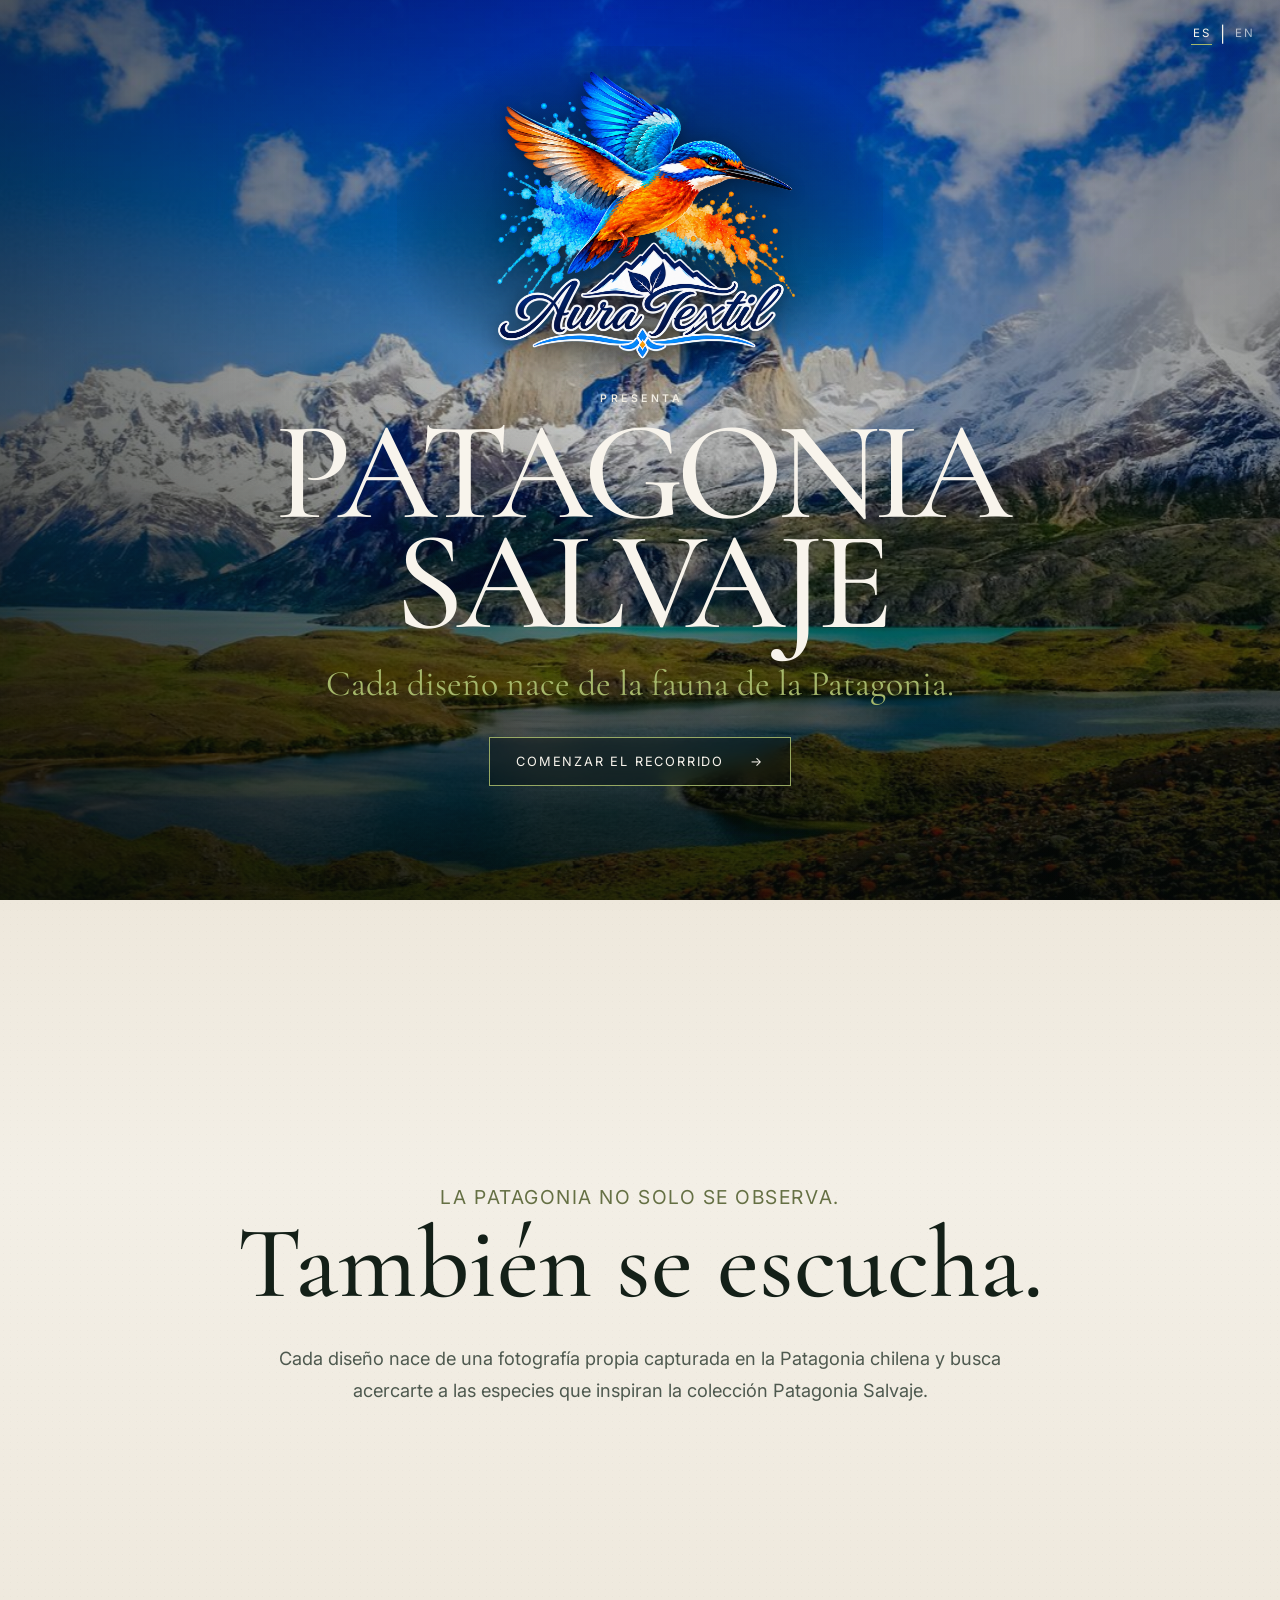
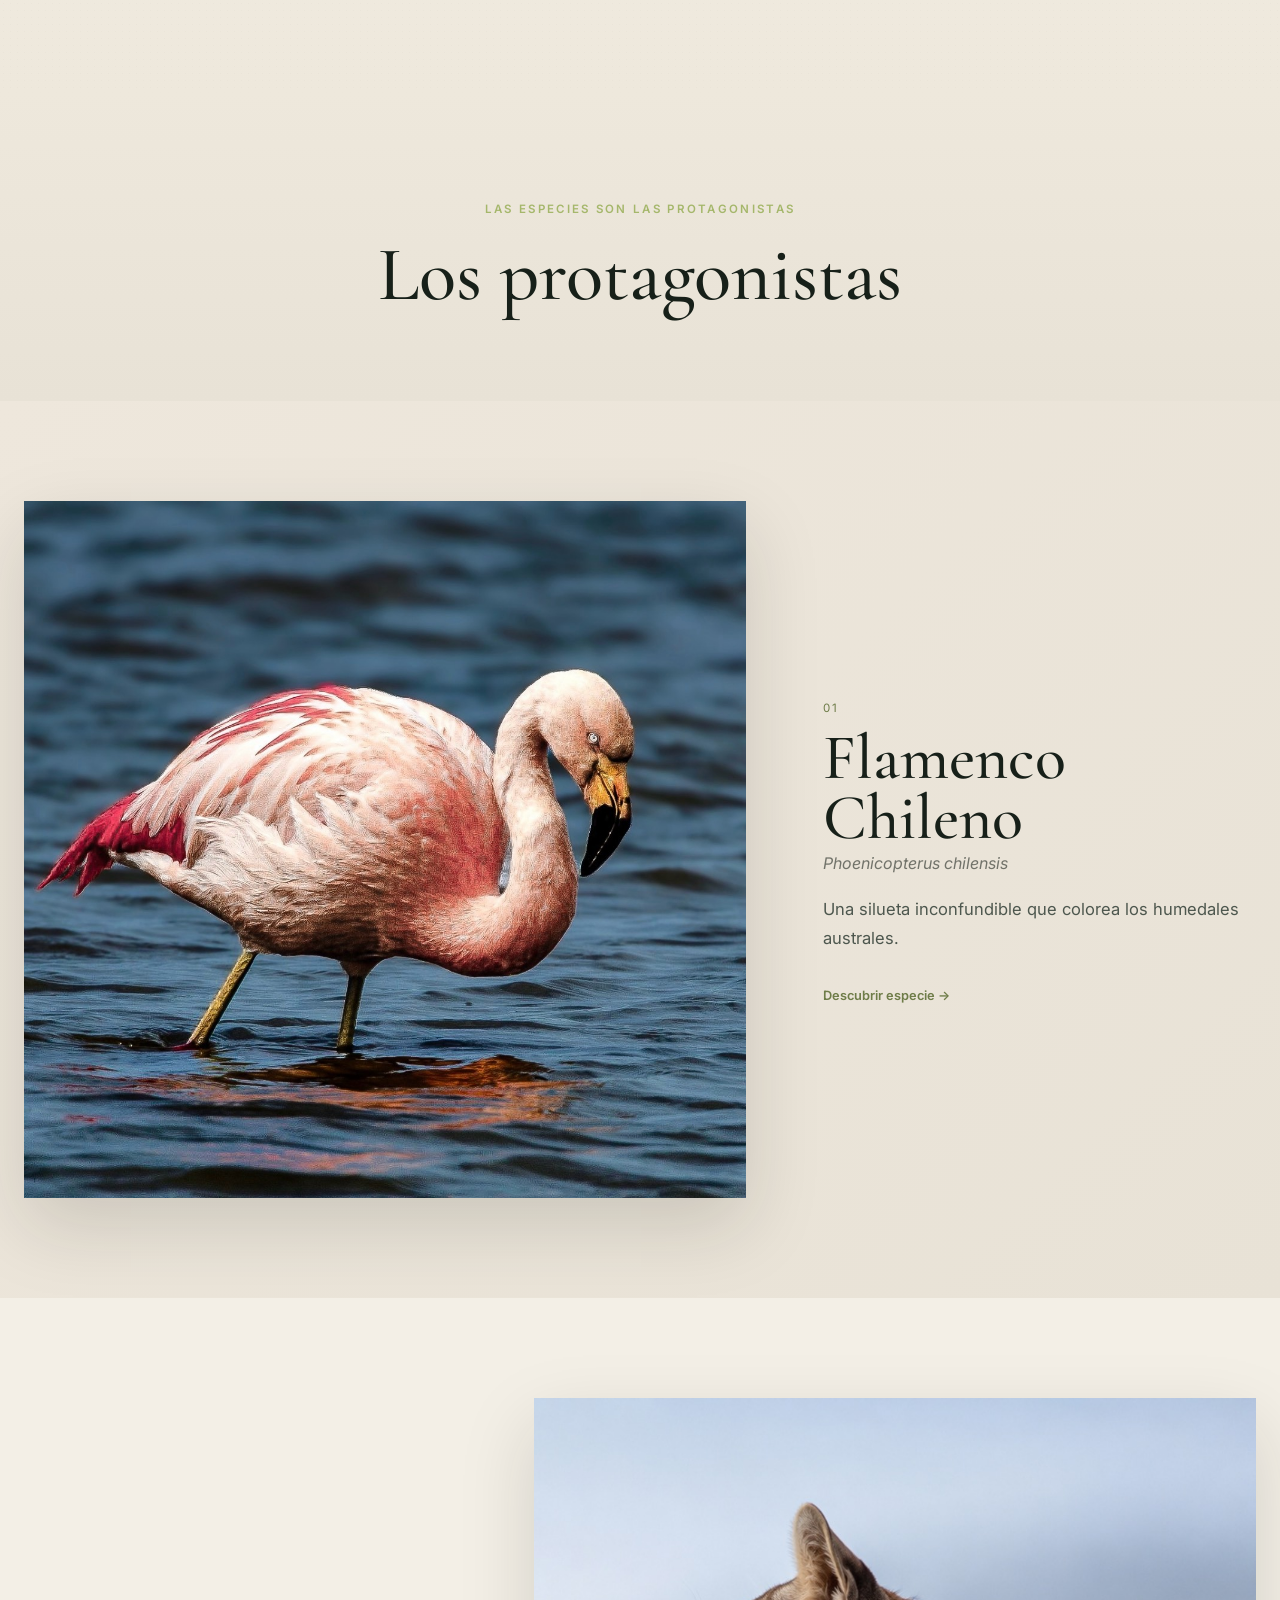
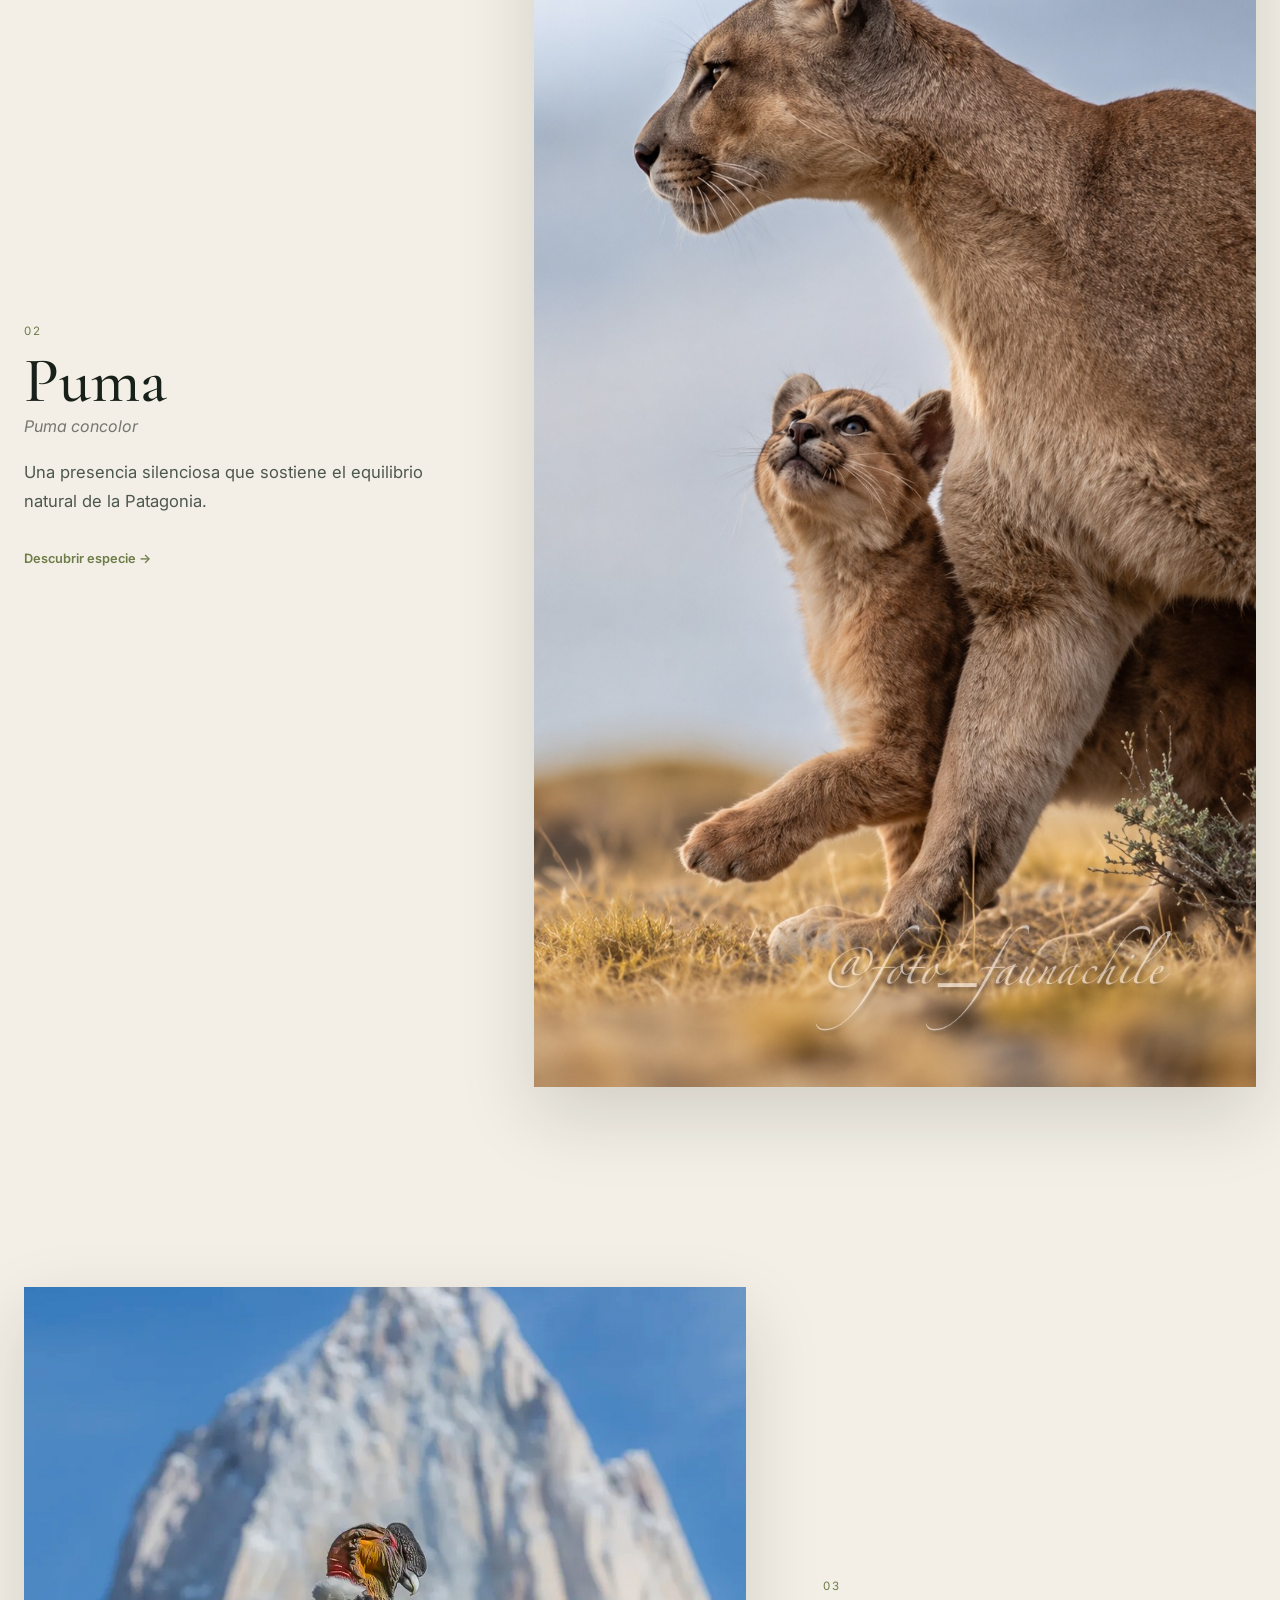
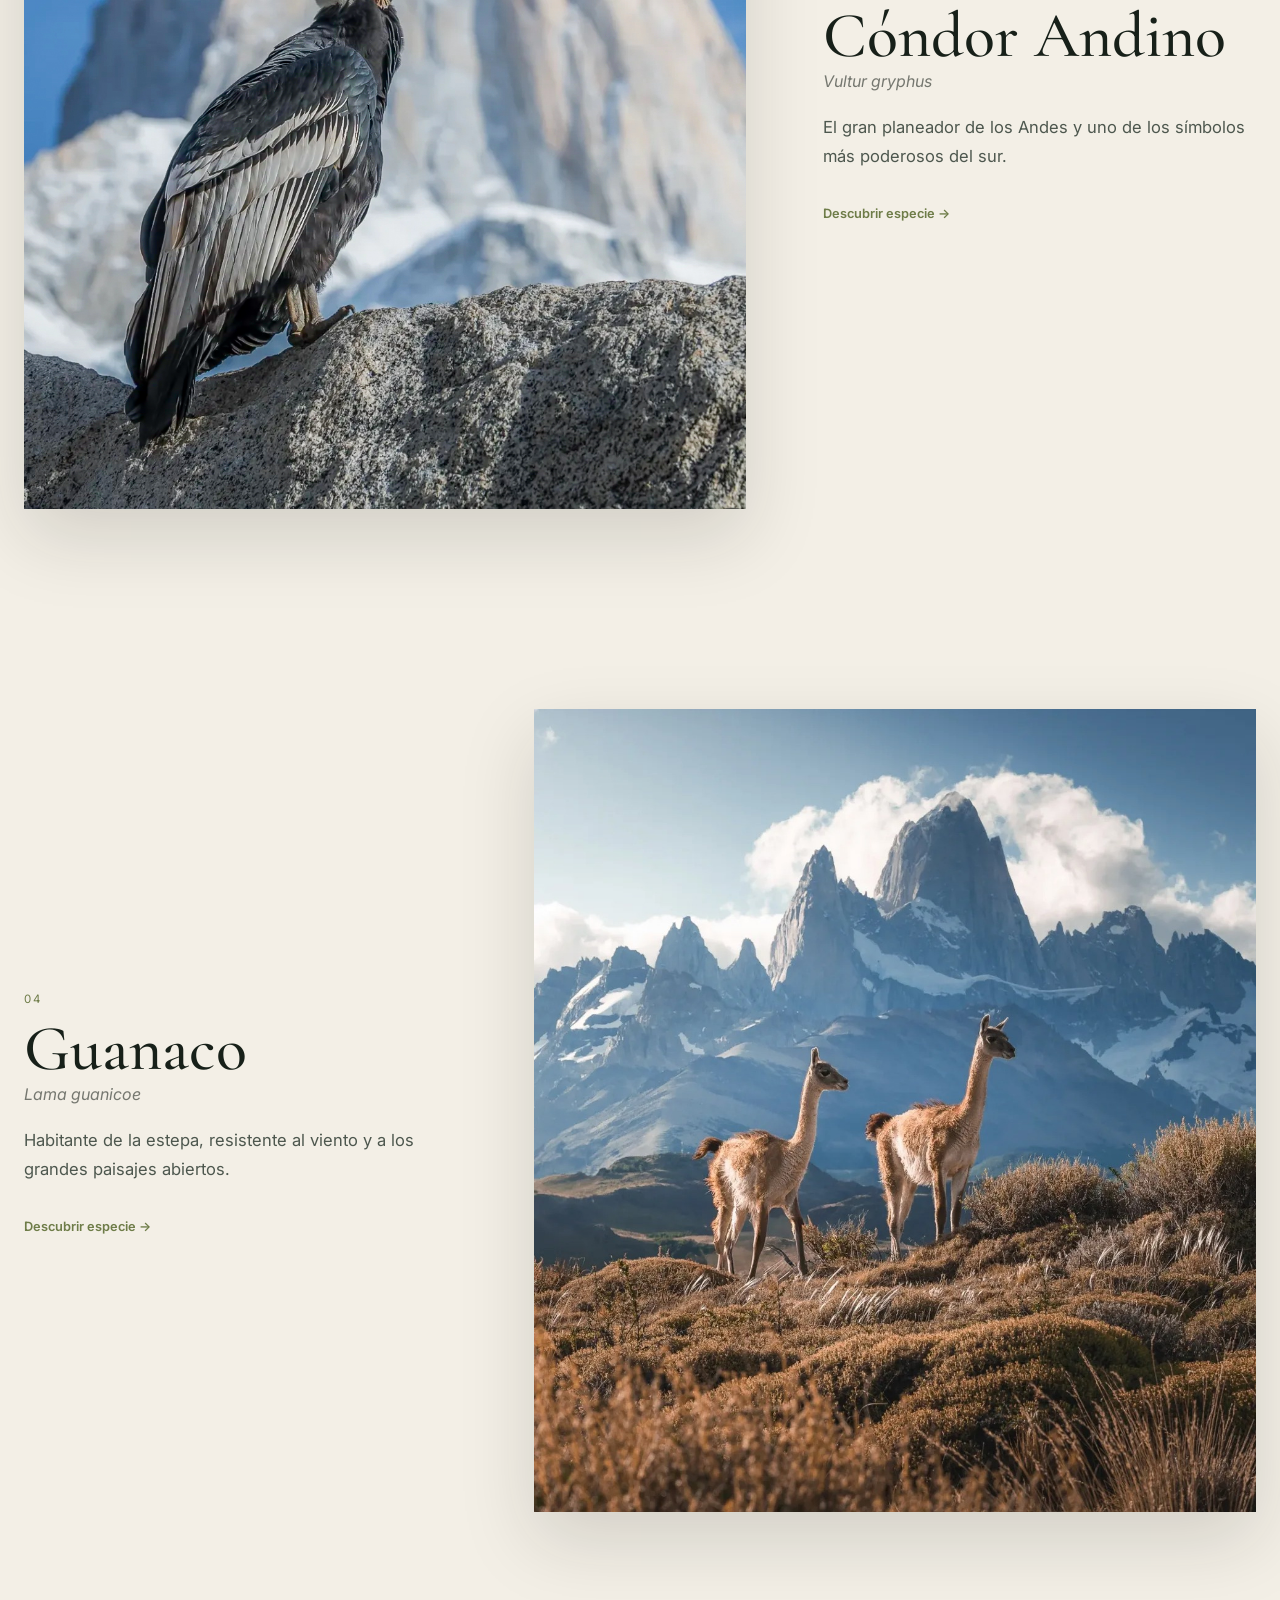
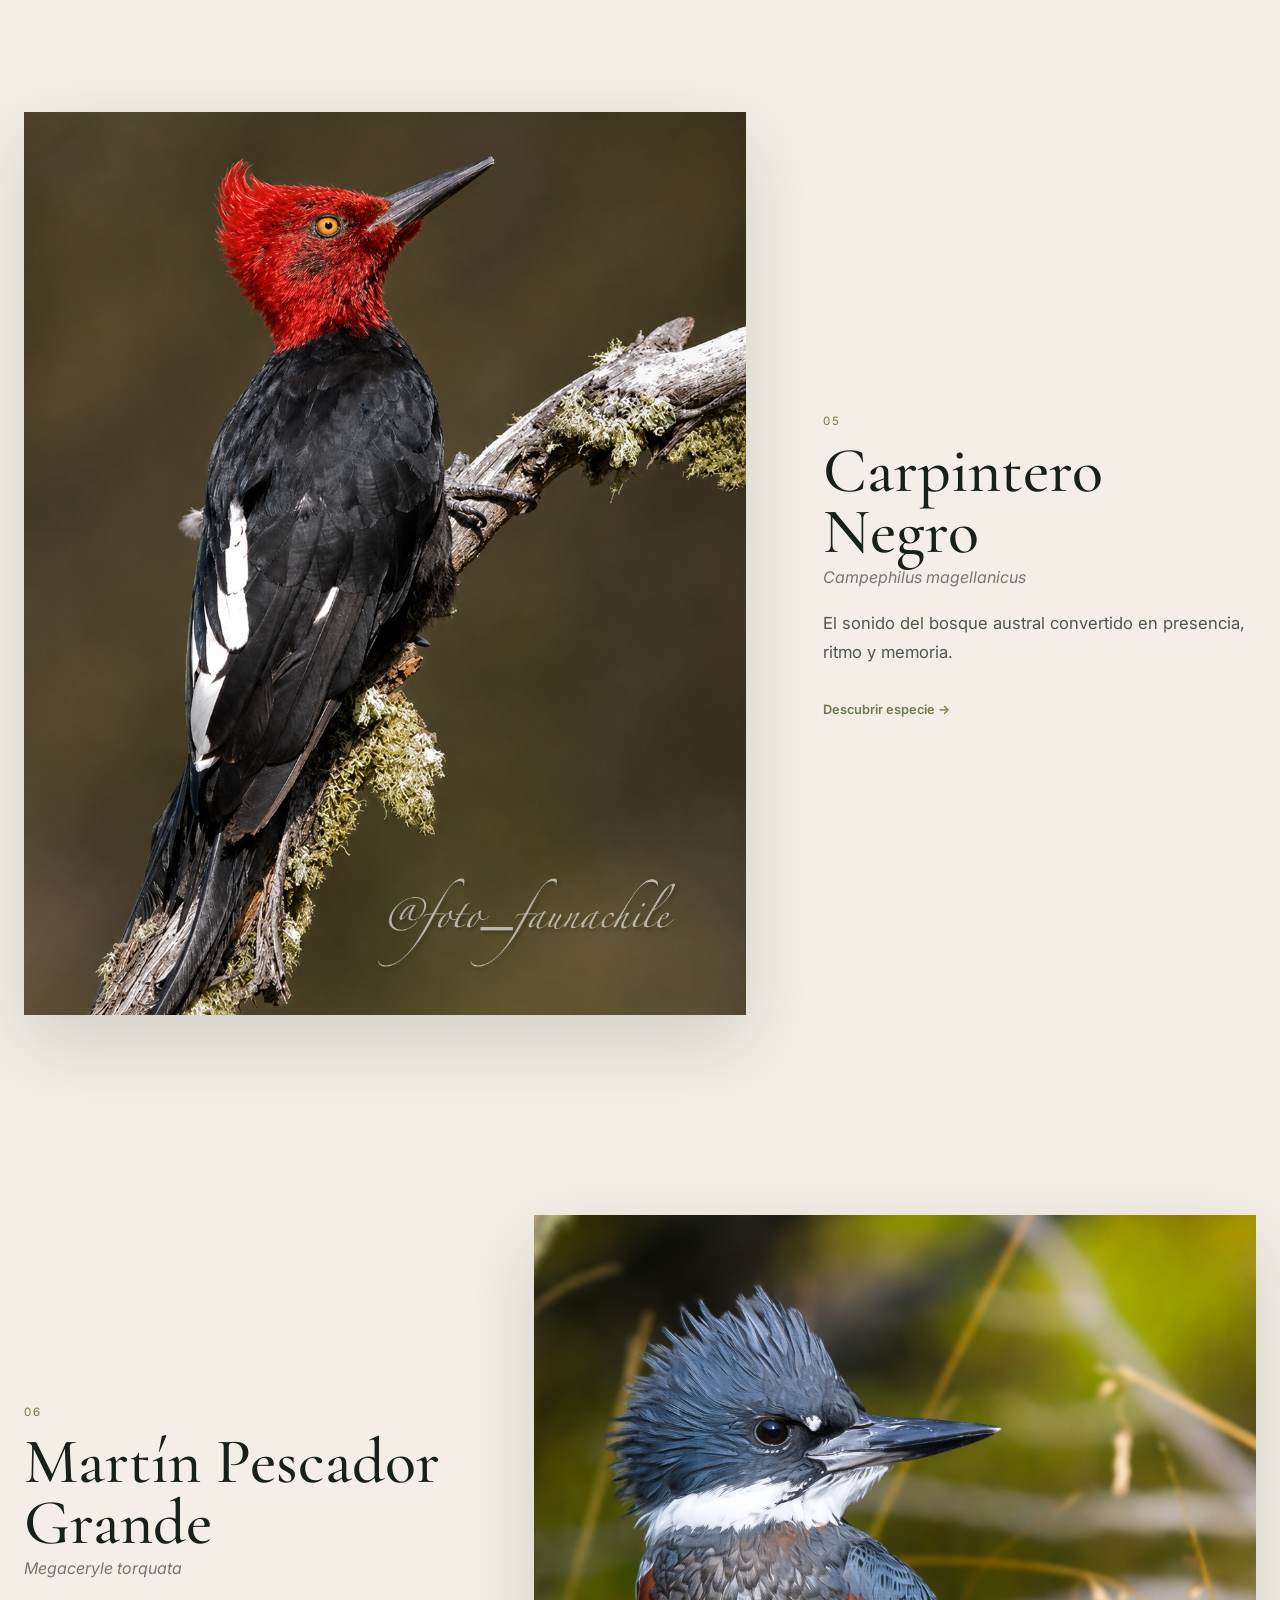
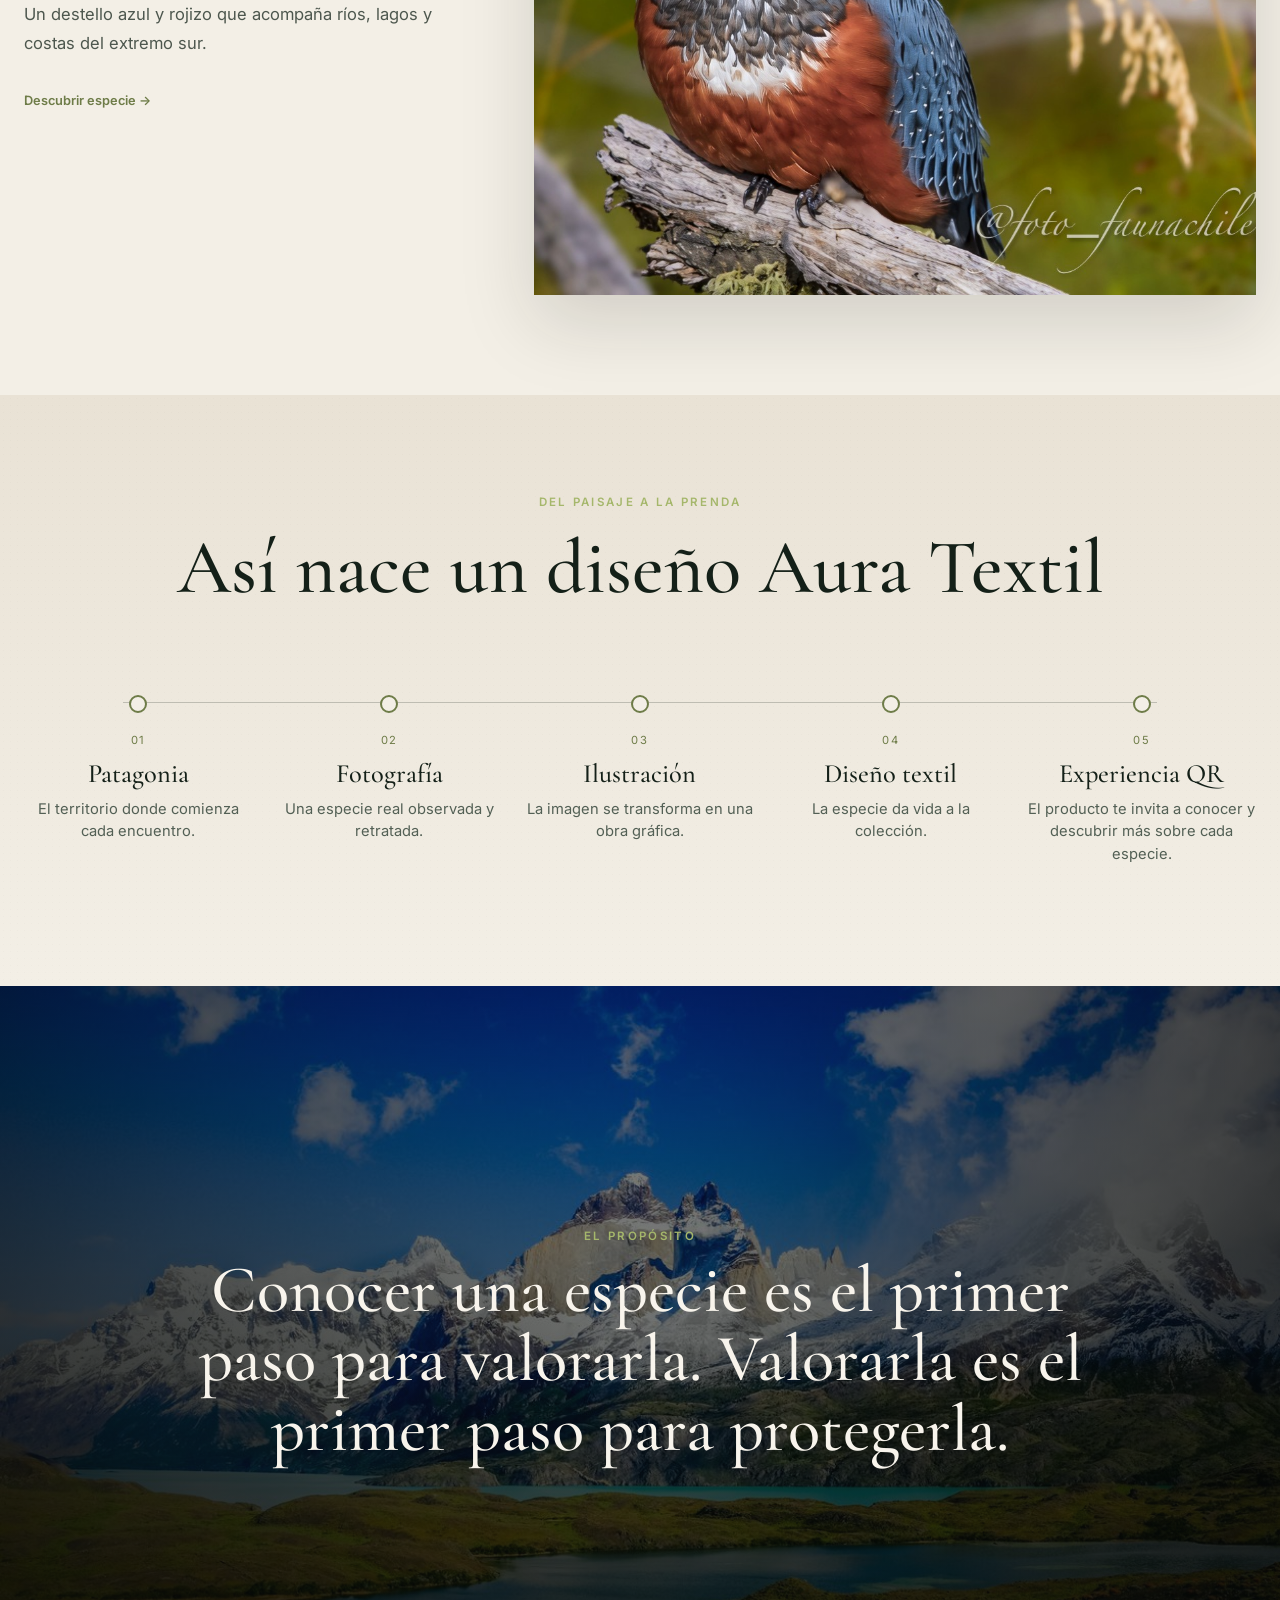
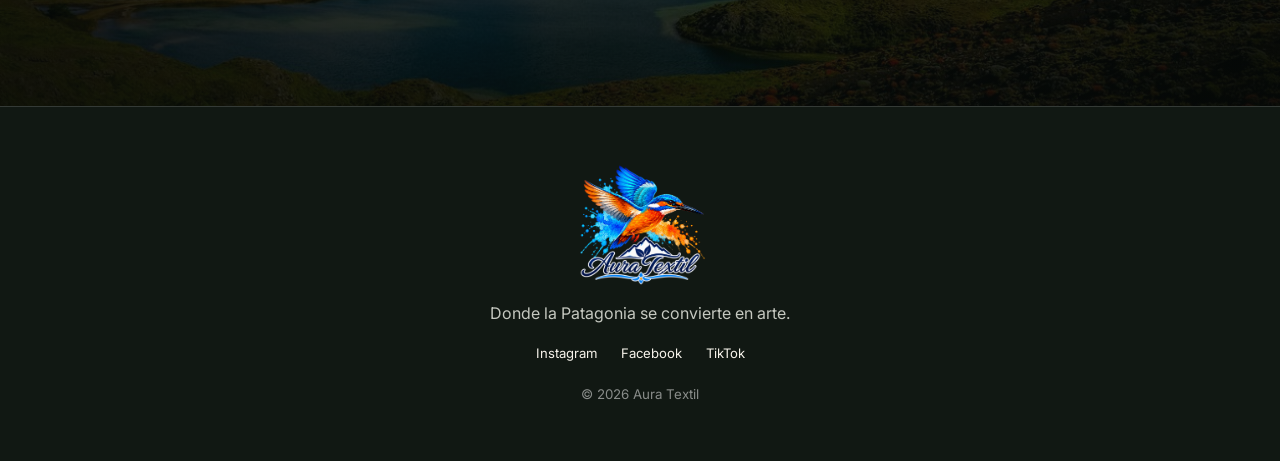
==== commit 8a7cbdb7: "corregir colores flamenco V4.7.4" ====
--- a/index.html
+++ b/index.html
@@ -4,7 +4,7 @@
 <section id="inicio" class="hero"><div class="hero-media"></div><div class="hero-overlay"></div><div class="hero-inner"><div class="brand-stage hero-reveal r1"><img class="hero-logo" src="assets/images/logo.png" alt="Aura Textil"></div><p class="hero-presenta hero-reveal r2" data-es="PRESENTA" data-en="PRESENTS">PRESENTA</p><h1 class="hero-reveal r3">PATAGONIA<br>SALVAJE</h1><p class="hero-tagline hero-reveal r4" data-es="Cada diseño nace de la fauna de la Patagonia." data-en="Every design is born from Patagonia's wildlife.">Cada diseño nace de la fauna de la Patagonia.</p><button id="startJourney" class="hero-cta hero-reveal r5"><span data-es="COMENZAR EL RECORRIDO" data-en="BEGIN THE JOURNEY">COMENZAR EL RECORRIDO</span><span>→</span></button></div><div class="hero-language"><button class="lang-btn active" data-lang="es">ES</button><span>|</span><button class="lang-btn" data-lang="en">EN</button></div></section>
 <section id="transicion" class="transition-section"><div class="transition-content reveal"><p class="transition-line" data-es="La Patagonia no solo se observa." data-en="Patagonia is not only seen.">La Patagonia no solo se observa.</p><h2 data-es="También se escucha." data-en="It is also heard.">También se escucha.</h2><p data-es="Cada diseño nace de una fotografía propia capturada en la Patagonia chilena y busca acercarte a las especies que inspiran la colección Patagonia Salvaje." data-en="Every design begins with an original photograph captured in Chilean Patagonia and brings you closer to the species that inspire Patagonia Salvaje.">Cada diseño nace de una fotografía propia capturada en la Patagonia chilena y busca acercarte a las especies que inspiran la colección Patagonia Salvaje.</p></div></section>
 <section id="especies" class="species-section"><header class="section-heading reveal"><p class="eyebrow" data-es="LAS ESPECIES SON LAS PROTAGONISTAS" data-en="THE SPECIES ARE THE PROTAGONISTS">LAS ESPECIES SON LAS PROTAGONISTAS</p><h2 data-es="Los protagonistas" data-en="The protagonists">Los protagonistas</h2></header>
-<article class="species-chapter species-left reveal habitat-flamingo habitat-puma habitat-condor habitat-guanaco habitat-woodpecker habitat-kingfisher"><div class="species-image-wrap"><img src="assets/images/flamenco.jpg" alt="Flamenco Chileno"></div><div class="species-copy"><span>01</span><h3 data-es="Flamenco Chileno" data-en="Chilean Flamingo">Flamenco Chileno</h3><p class="scientific"><em>Phoenicopterus chilensis</em></p><p data-es="Una silueta inconfundible que colorea los humedales australes." data-en="An unmistakable silhouette that brings color to southern wetlands.">Una silueta inconfundible que colorea los humedales australes.</p><a href="flamenco/" data-es="Descubrir especie →" data-en="Discover species →">Descubrir especie →</a></div></article><article class="species-chapter species-right reveal"><div class="species-image-wrap"><img src="assets/images/puma.jpg" alt="Puma"></div><div class="species-copy"><span>02</span><h3 data-es="Puma" data-en="Puma">Puma</h3><p class="scientific"><em>Puma concolor</em></p><p data-es="Una presencia silenciosa que sostiene el equilibrio natural de la Patagonia." data-en="A silent presence that sustains Patagonia's natural balance.">Una presencia silenciosa que sostiene el equilibrio natural de la Patagonia.</p><a href="puma/" data-es="Descubrir especie →" data-en="Discover species →">Descubrir especie →</a></div></article><article class="species-chapter species-left reveal"><div class="species-image-wrap"><img src="assets/images/condor.jpg" alt="Cóndor Andino"></div><div class="species-copy"><span>03</span><h3 data-es="Cóndor Andino" data-en="Andean Condor">Cóndor Andino</h3><p class="scientific"><em>Vultur gryphus</em></p><p data-es="El gran planeador de los Andes y uno de los símbolos más poderosos del sur." data-en="The great glider of the Andes and one of the south's most powerful symbols.">El gran planeador de los Andes y uno de los símbolos más poderosos del sur.</p><a href="condor/" data-es="Descubrir especie →" data-en="Discover species →">Descubrir especie →</a></div></article><article class="species-chapter species-right reveal"><div class="species-image-wrap"><img src="assets/images/guanaco.jpg" alt="Guanaco"></div><div class="species-copy"><span>04</span><h3 data-es="Guanaco" data-en="Guanaco">Guanaco</h3><p class="scientific"><em>Lama guanicoe</em></p><p data-es="Habitante de la estepa, resistente al viento y a los grandes paisajes abiertos." data-en="A resident of the steppe, resilient to wind and vast open landscapes.">Habitante de la estepa, resistente al viento y a los grandes paisajes abiertos.</p><a href="guanaco/" data-es="Descubrir especie →" data-en="Discover species →">Descubrir especie →</a></div></article><article class="species-chapter species-left reveal"><div class="species-image-wrap"><img src="assets/images/carpintero.jpg" alt="Carpintero Negro"></div><div class="species-copy"><span>05</span><h3 data-es="Carpintero Negro" data-en="Black Woodpecker">Carpintero Negro</h3><p class="scientific"><em>Campephilus magellanicus</em></p><p data-es="El sonido del bosque austral convertido en presencia, ritmo y memoria." data-en="The sound of the southern forest turned into presence, rhythm and memory.">El sonido del bosque austral convertido en presencia, ritmo y memoria.</p><a href="carpintero-negro/" data-es="Descubrir especie →" data-en="Discover species →">Descubrir especie →</a></div></article><article class="species-chapter species-right reveal"><div class="species-image-wrap"><img src="assets/images/martin.jpg" alt="Martín Pescador Grande"></div><div class="species-copy"><span>06</span><h3 data-es="Martín Pescador Grande" data-en="Ringed Kingfisher">Martín Pescador Grande</h3><p class="scientific"><em>Megaceryle torquata</em></p><p data-es="Un destello azul y rojizo que acompaña ríos, lagos y costas del extremo sur." data-en="A blue and reddish flash along rivers, lakes and coasts of the far south.">Un destello azul y rojizo que acompaña ríos, lagos y costas del extremo sur.</p><a href="martin-pescador/" data-es="Descubrir especie →" data-en="Discover species →">Descubrir especie →</a></div></article></section>
+<article class="species-chapter species-left reveal habitat-flamingo"><div class="species-image-wrap"><img src="assets/images/flamenco.jpg" alt="Flamenco Chileno"></div><div class="species-copy"><span>01</span><h3 data-es="Flamenco Chileno" data-en="Chilean Flamingo">Flamenco Chileno</h3><p class="scientific"><em>Phoenicopterus chilensis</em></p><p data-es="Una silueta inconfundible que colorea los humedales australes." data-en="An unmistakable silhouette that brings color to southern wetlands.">Una silueta inconfundible que colorea los humedales australes.</p><a href="flamenco/" data-es="Descubrir especie →" data-en="Discover species →">Descubrir especie →</a></div></article><article class="species-chapter species-right reveal"><div class="species-image-wrap"><img src="assets/images/puma.jpg" alt="Puma"></div><div class="species-copy"><span>02</span><h3 data-es="Puma" data-en="Puma">Puma</h3><p class="scientific"><em>Puma concolor</em></p><p data-es="Una presencia silenciosa que sostiene el equilibrio natural de la Patagonia." data-en="A silent presence that sustains Patagonia's natural balance.">Una presencia silenciosa que sostiene el equilibrio natural de la Patagonia.</p><a href="puma/" data-es="Descubrir especie →" data-en="Discover species →">Descubrir especie →</a></div></article><article class="species-chapter species-left reveal"><div class="species-image-wrap"><img src="assets/images/condor.jpg" alt="Cóndor Andino"></div><div class="species-copy"><span>03</span><h3 data-es="Cóndor Andino" data-en="Andean Condor">Cóndor Andino</h3><p class="scientific"><em>Vultur gryphus</em></p><p data-es="El gran planeador de los Andes y uno de los símbolos más poderosos del sur." data-en="The great glider of the Andes and one of the south's most powerful symbols.">El gran planeador de los Andes y uno de los símbolos más poderosos del sur.</p><a href="condor/" data-es="Descubrir especie →" data-en="Discover species →">Descubrir especie →</a></div></article><article class="species-chapter species-right reveal"><div class="species-image-wrap"><img src="assets/images/guanaco.jpg" alt="Guanaco"></div><div class="species-copy"><span>04</span><h3 data-es="Guanaco" data-en="Guanaco">Guanaco</h3><p class="scientific"><em>Lama guanicoe</em></p><p data-es="Habitante de la estepa, resistente al viento y a los grandes paisajes abiertos." data-en="A resident of the steppe, resilient to wind and vast open landscapes.">Habitante de la estepa, resistente al viento y a los grandes paisajes abiertos.</p><a href="guanaco/" data-es="Descubrir especie →" data-en="Discover species →">Descubrir especie →</a></div></article><article class="species-chapter species-left reveal"><div class="species-image-wrap"><img src="assets/images/carpintero.jpg" alt="Carpintero Negro"></div><div class="species-copy"><span>05</span><h3 data-es="Carpintero Negro" data-en="Black Woodpecker">Carpintero Negro</h3><p class="scientific"><em>Campephilus magellanicus</em></p><p data-es="El sonido del bosque austral convertido en presencia, ritmo y memoria." data-en="The sound of the southern forest turned into presence, rhythm and memory.">El sonido del bosque austral convertido en presencia, ritmo y memoria.</p><a href="carpintero-negro/" data-es="Descubrir especie →" data-en="Discover species →">Descubrir especie →</a></div></article><article class="species-chapter species-right reveal"><div class="species-image-wrap"><img src="assets/images/martin.jpg" alt="Martín Pescador Grande"></div><div class="species-copy"><span>06</span><h3 data-es="Martín Pescador Grande" data-en="Ringed Kingfisher">Martín Pescador Grande</h3><p class="scientific"><em>Megaceryle torquata</em></p><p data-es="Un destello azul y rojizo que acompaña ríos, lagos y costas del extremo sur." data-en="A blue and reddish flash along rivers, lakes and coasts of the far south.">Un destello azul y rojizo que acompaña ríos, lagos y costas del extremo sur.</p><a href="martin-pescador/" data-es="Descubrir especie →" data-en="Discover species →">Descubrir especie →</a></div></article></section>
 <section id="proceso" class="process-section"><div class="process-intro reveal"><p class="eyebrow" data-es="DEL PAISAJE A LA PRENDA" data-en="FROM LANDSCAPE TO GARMENT">DEL PAISAJE A LA PRENDA</p><h2 data-es="Así nace un diseño Aura Textil" data-en="How an Aura Textil design begins">Así nace un diseño Aura Textil</h2></div><div class="process-line"><article class="reveal"><span>01</span><h3 data-es="Patagonia" data-en="Patagonia">Patagonia</h3><p data-es="El territorio donde comienza cada encuentro." data-en="The territory where every encounter begins.">El territorio donde comienza cada encuentro.</p></article><article class="reveal"><span>02</span><h3 data-es="Fotografía" data-en="Photography">Fotografía</h3><p data-es="Una especie real observada y retratada." data-en="A real species observed and portrayed.">Una especie real observada y retratada.</p></article><article class="reveal"><span>03</span><h3 data-es="Ilustración" data-en="Illustration">Ilustración</h3><p data-es="La imagen se transforma en una obra gráfica." data-en="The image becomes a graphic artwork.">La imagen se transforma en una obra gráfica.</p></article><article class="reveal"><span>04</span><h3 data-es="Diseño textil" data-en="Textile design">Diseño textil</h3><p data-es="La especie da vida a la colección." data-en="The species gives life to the collection.">La especie da vida a la colección.</p></article><article class="reveal"><span>05</span><h3 data-es="Experiencia QR" data-en="QR experience">Experiencia QR</h3><p data-es="El producto te invita a conocer y descubrir más sobre cada especie." data-en="The product invites you to learn and discover more about each species.">El producto te invita a conocer y descubrir más sobre cada especie.</p></article></div></section>
 <section id="proposito" class="purpose-section"><div class="purpose-media"></div><div class="purpose-overlay"></div><div class="purpose-content reveal"><p class="eyebrow" data-es="EL PROPÓSITO" data-en="THE PURPOSE">EL PROPÓSITO</p><blockquote data-es="Conocer una especie es el primer paso para valorarla. Valorarla es el primer paso para protegerla." data-en="Knowing a species is the first step toward appreciating it. Appreciating it is the first step toward protecting it.">Conocer una especie es el primer paso para valorarla. Valorarla es el primer paso para protegerla.</blockquote></div></section></main>
 <footer class="footer"><img src="assets/images/logo.png" alt="Aura Textil"><p data-es="Donde la Patagonia se convierte en arte." data-en="Where Patagonia becomes art.">Donde la Patagonia se convierte en arte.</p><div class="social-links"><a href="https://instagram.com/_auratextil" target="_blank">Instagram</a><a href="https://www.facebook.com/auratextil" target="_blank">Facebook</a><a href="https://www.tiktok.com/@aura.textil26" target="_blank">TikTok</a></div><small>© 2026 Aura Textil</small></footer><script src="script.js"></script></body></html>
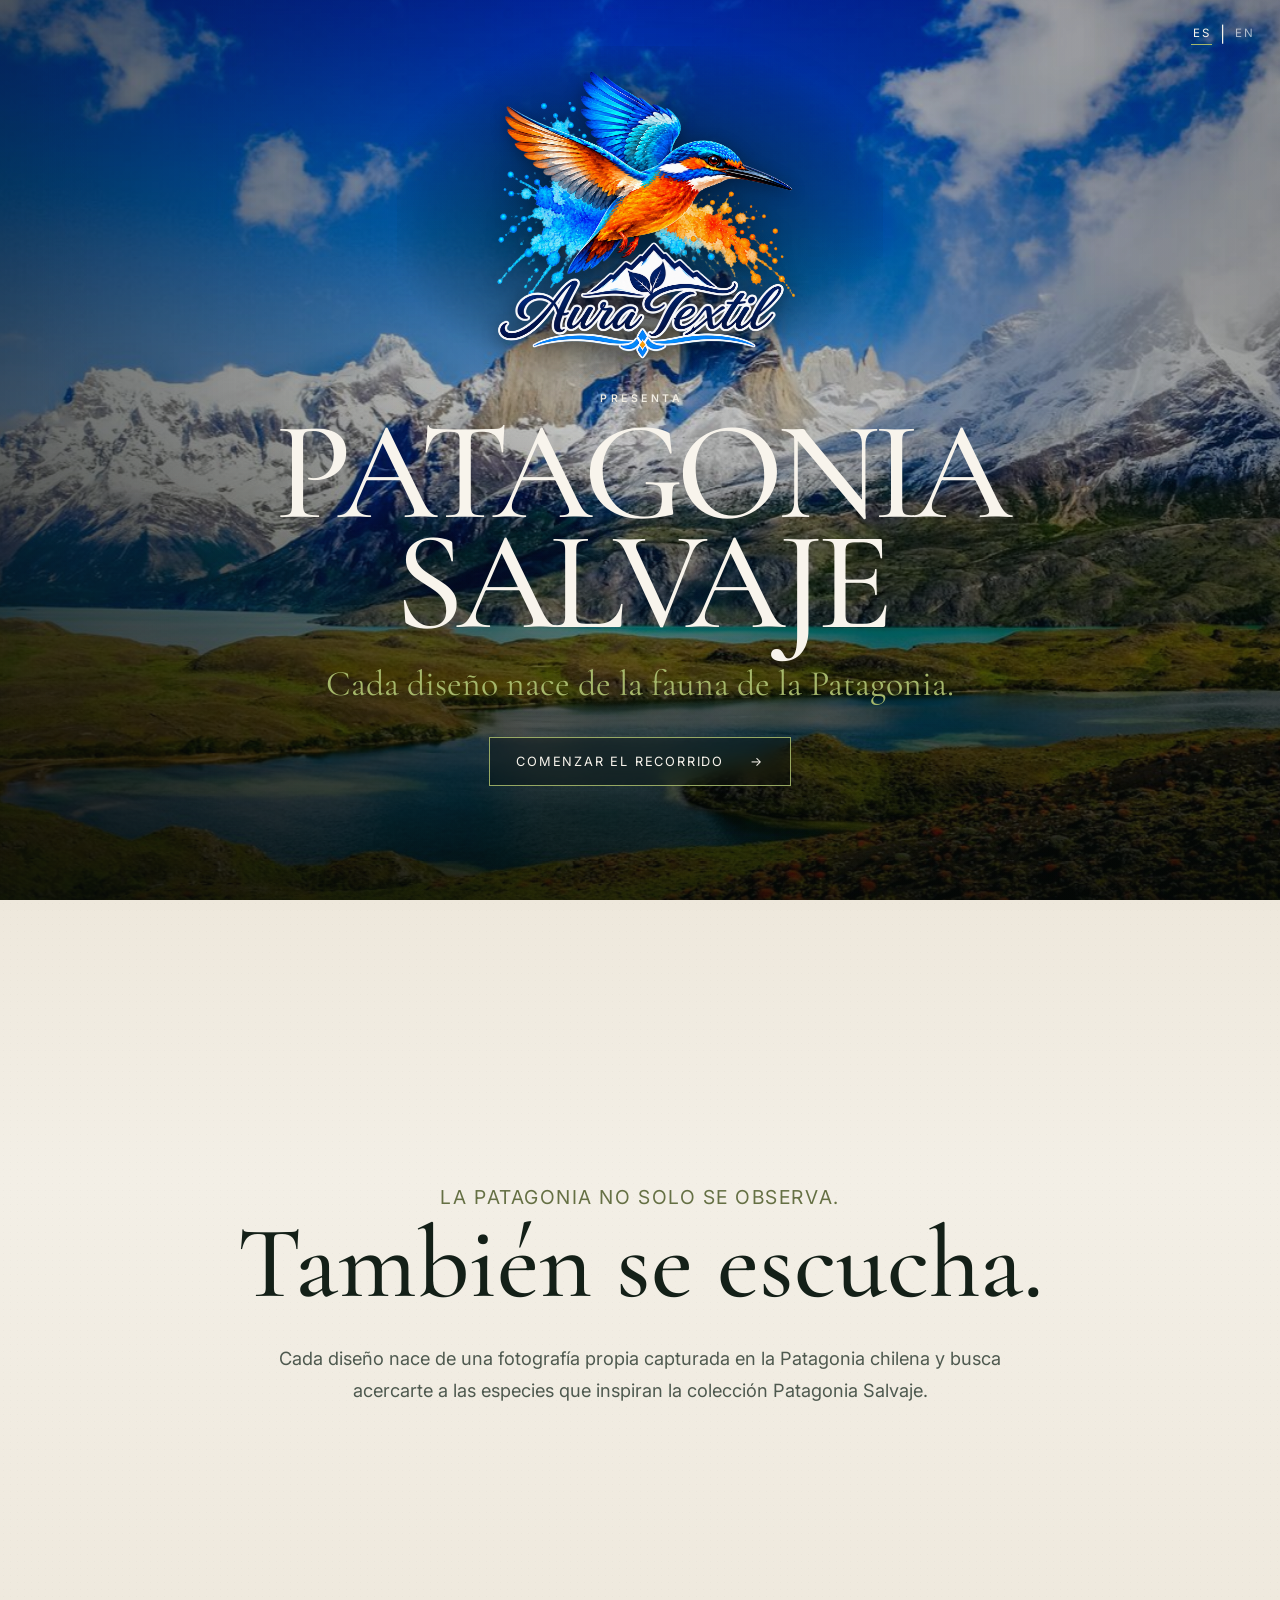
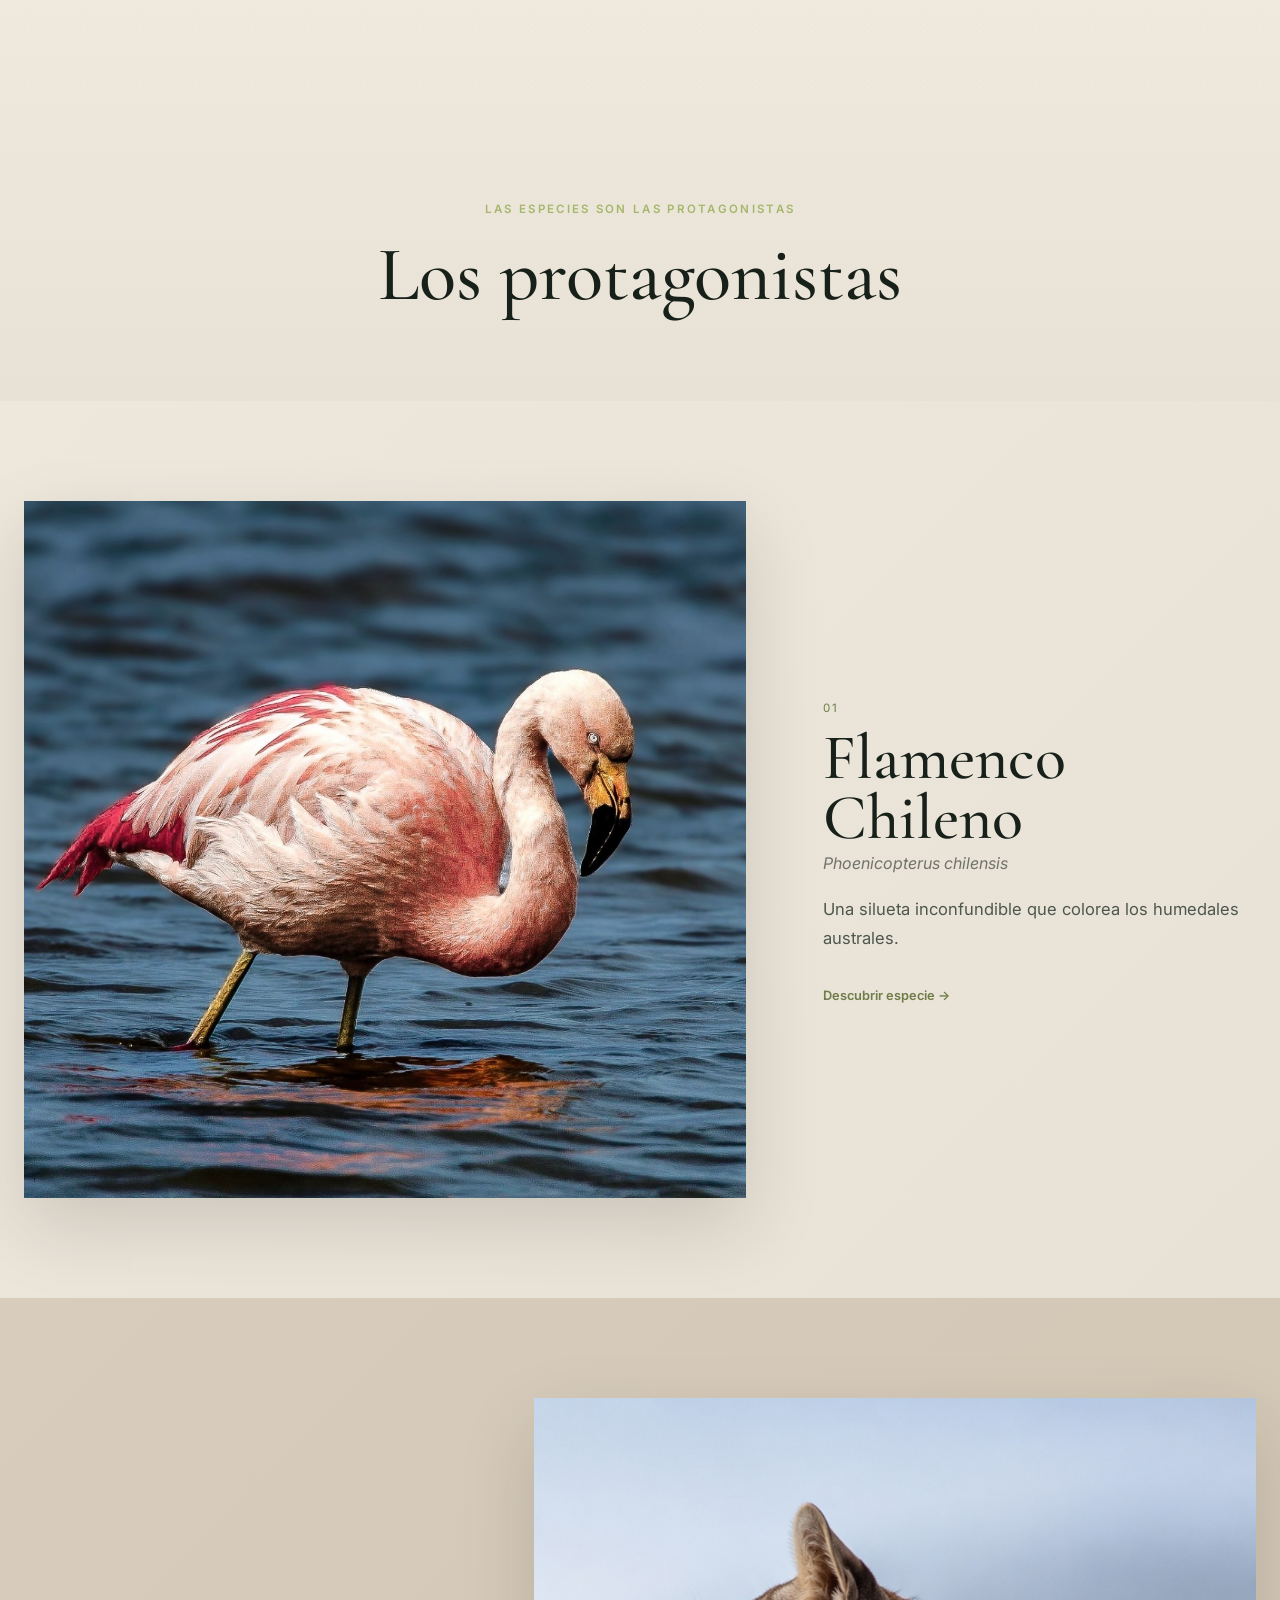
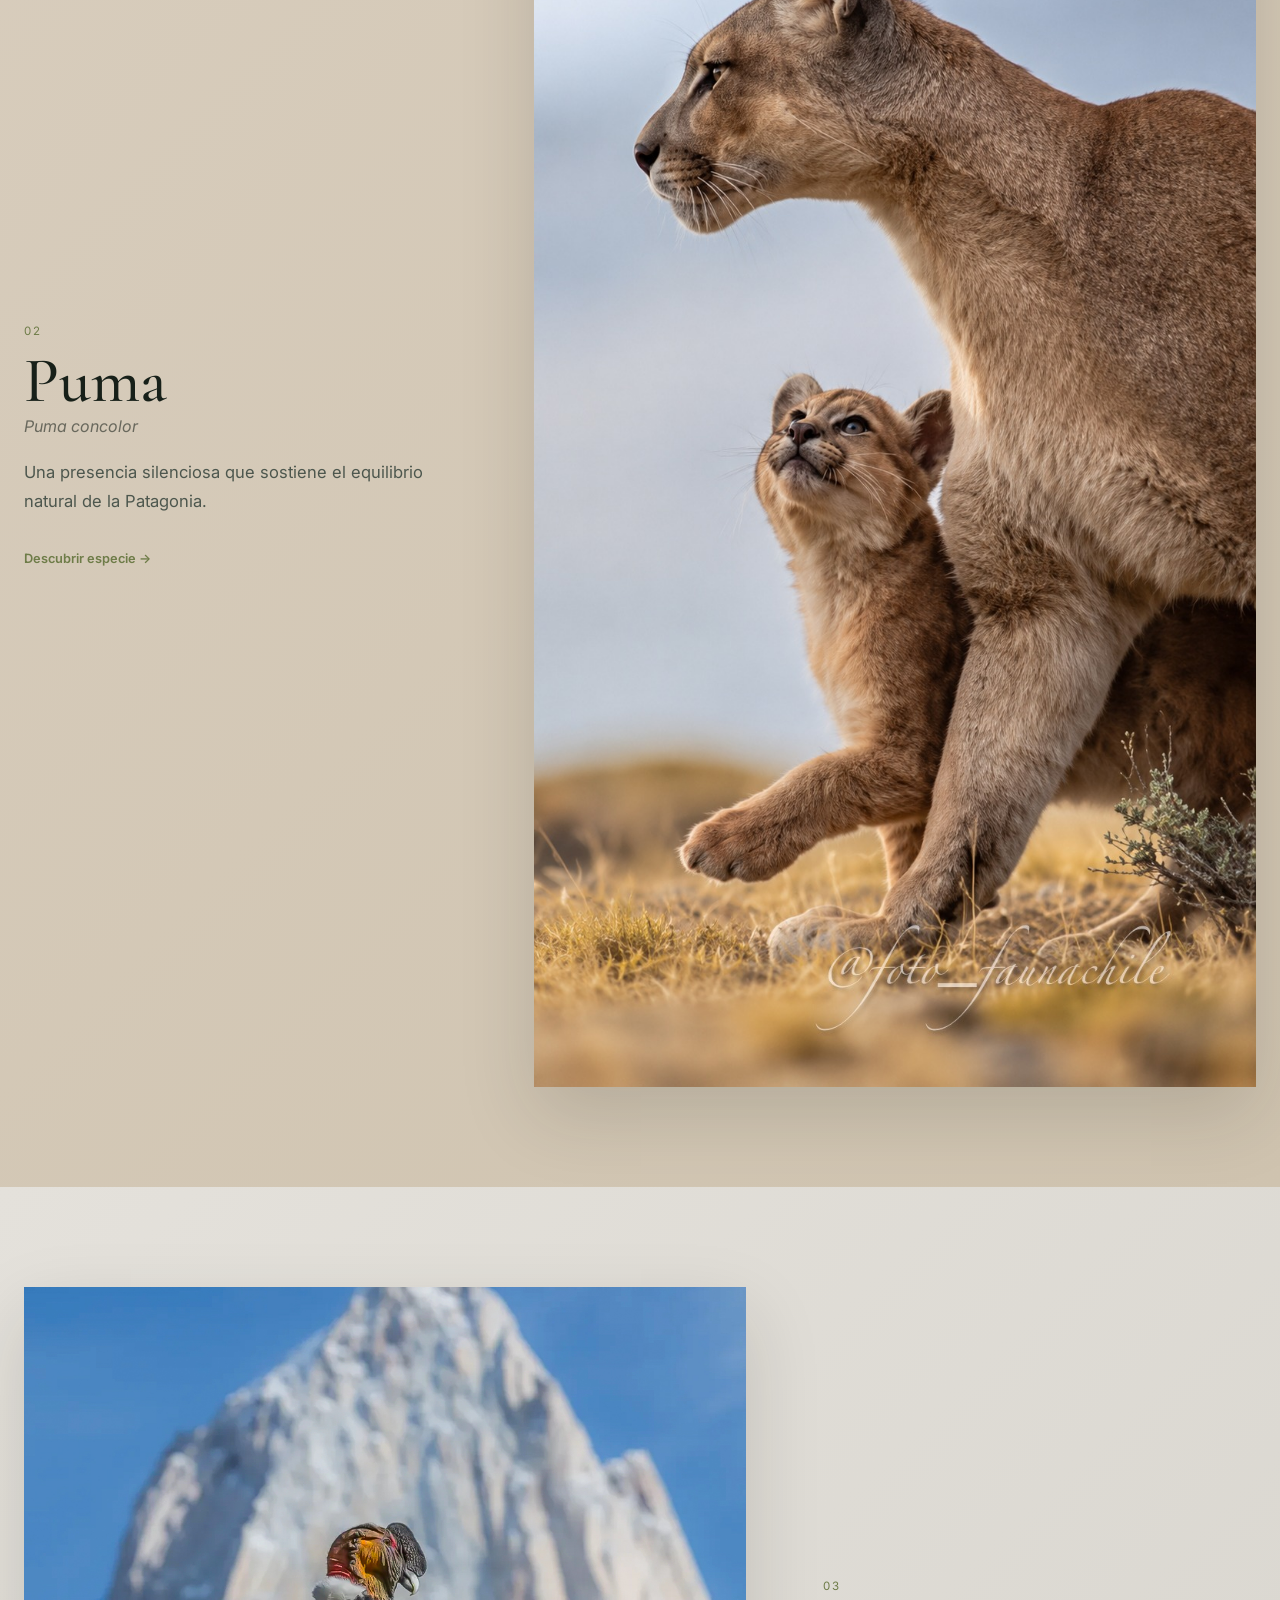
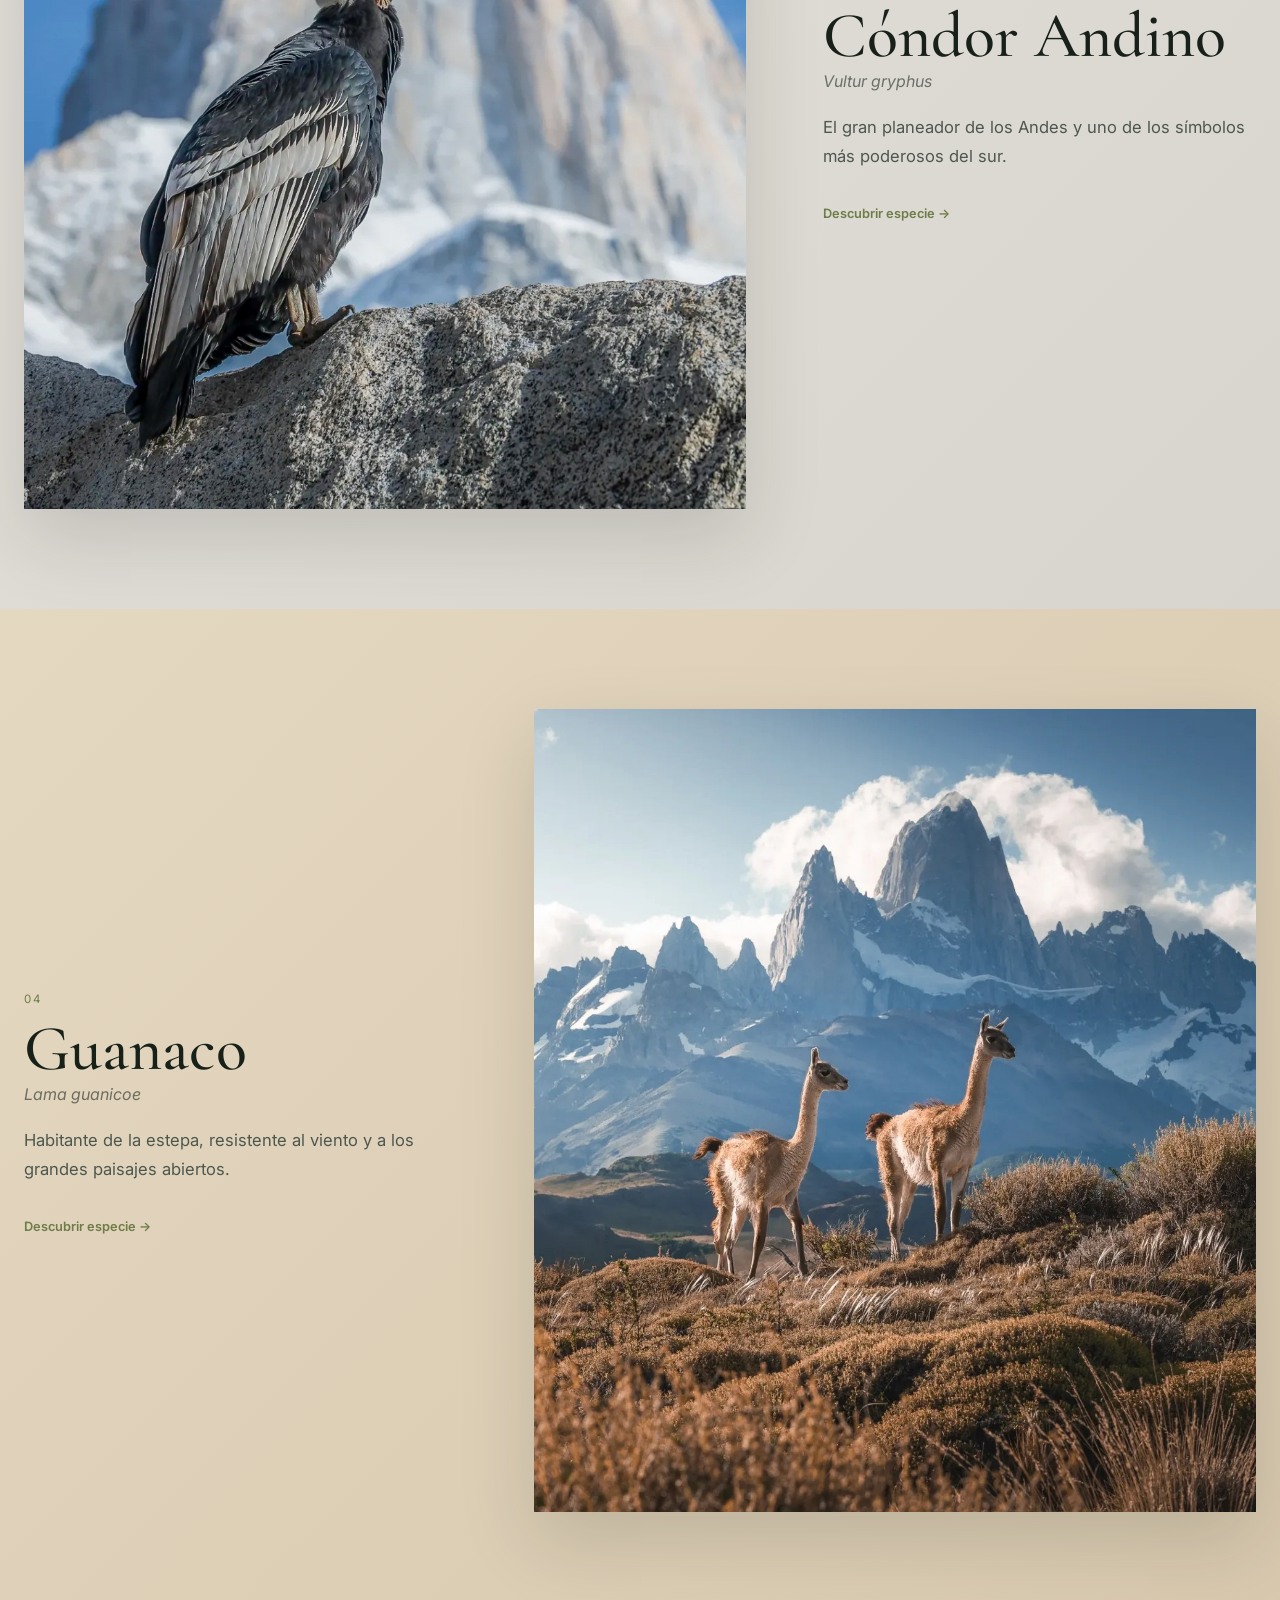
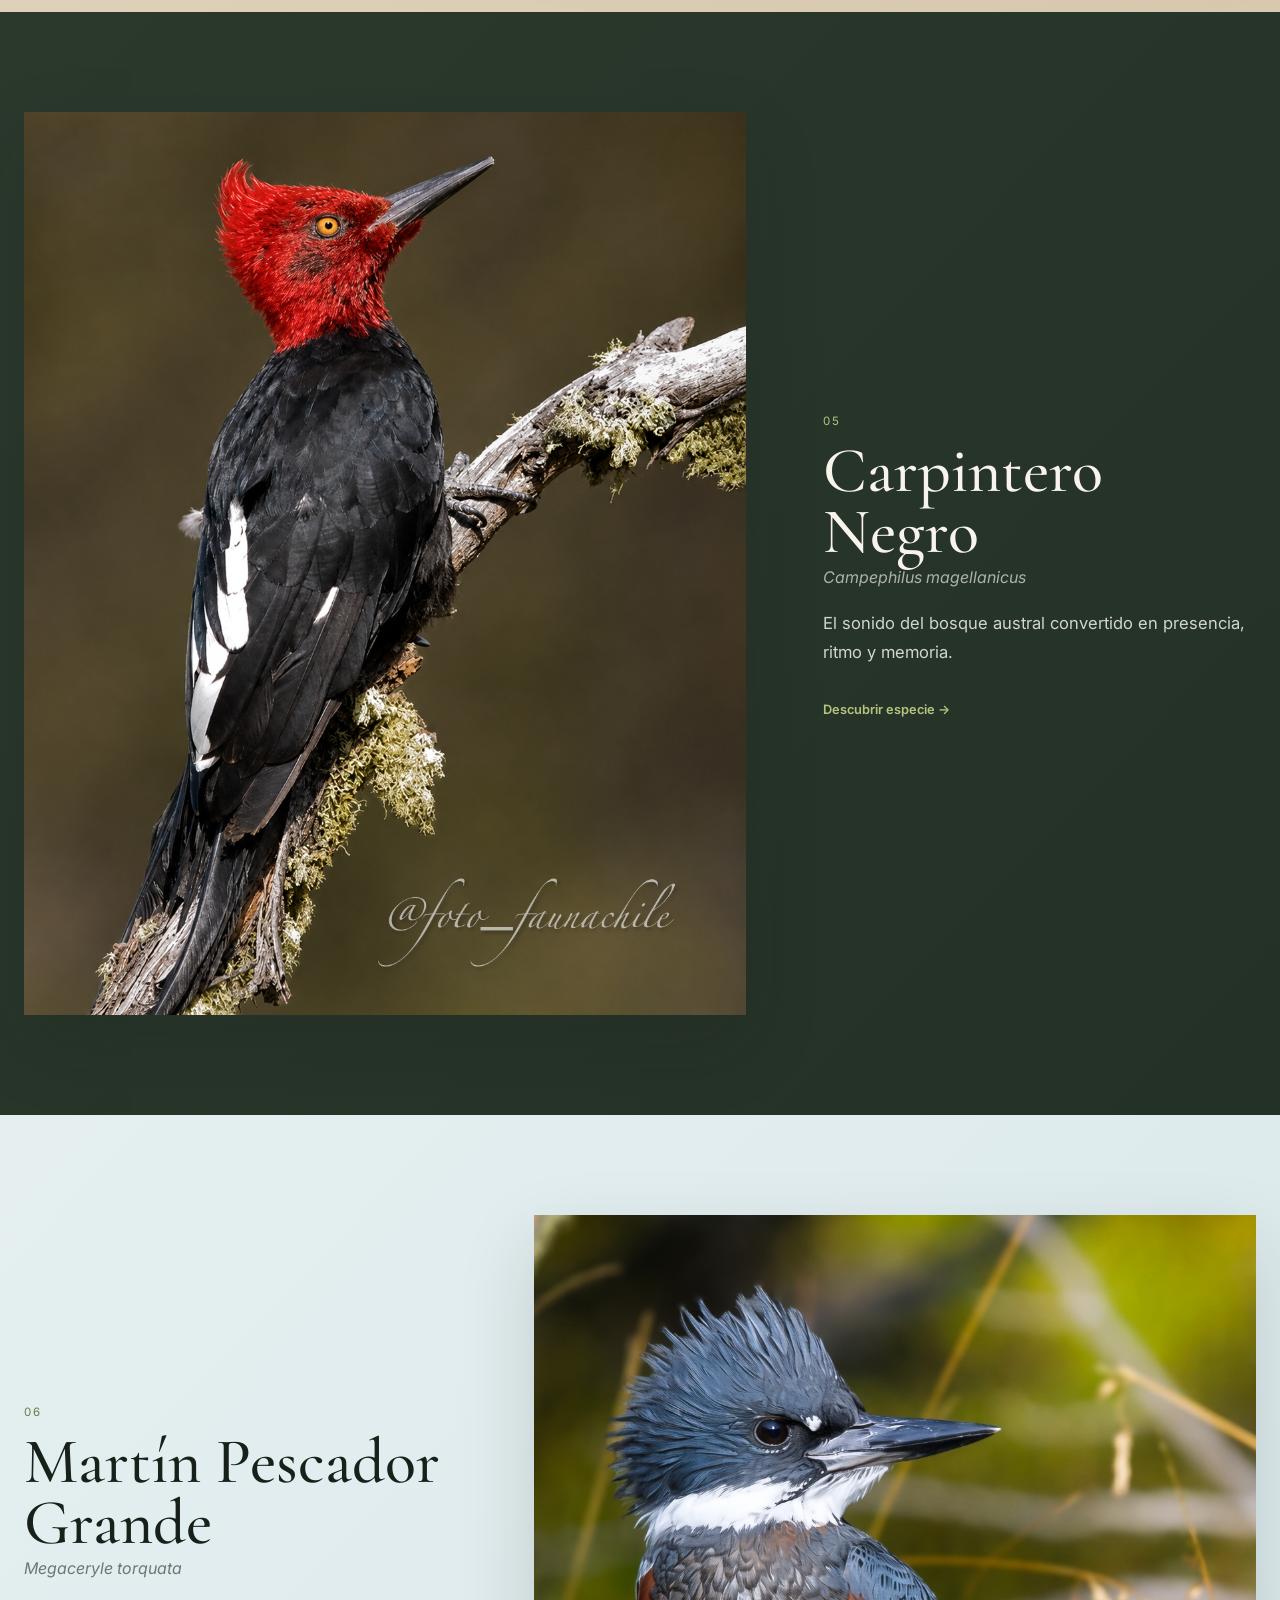
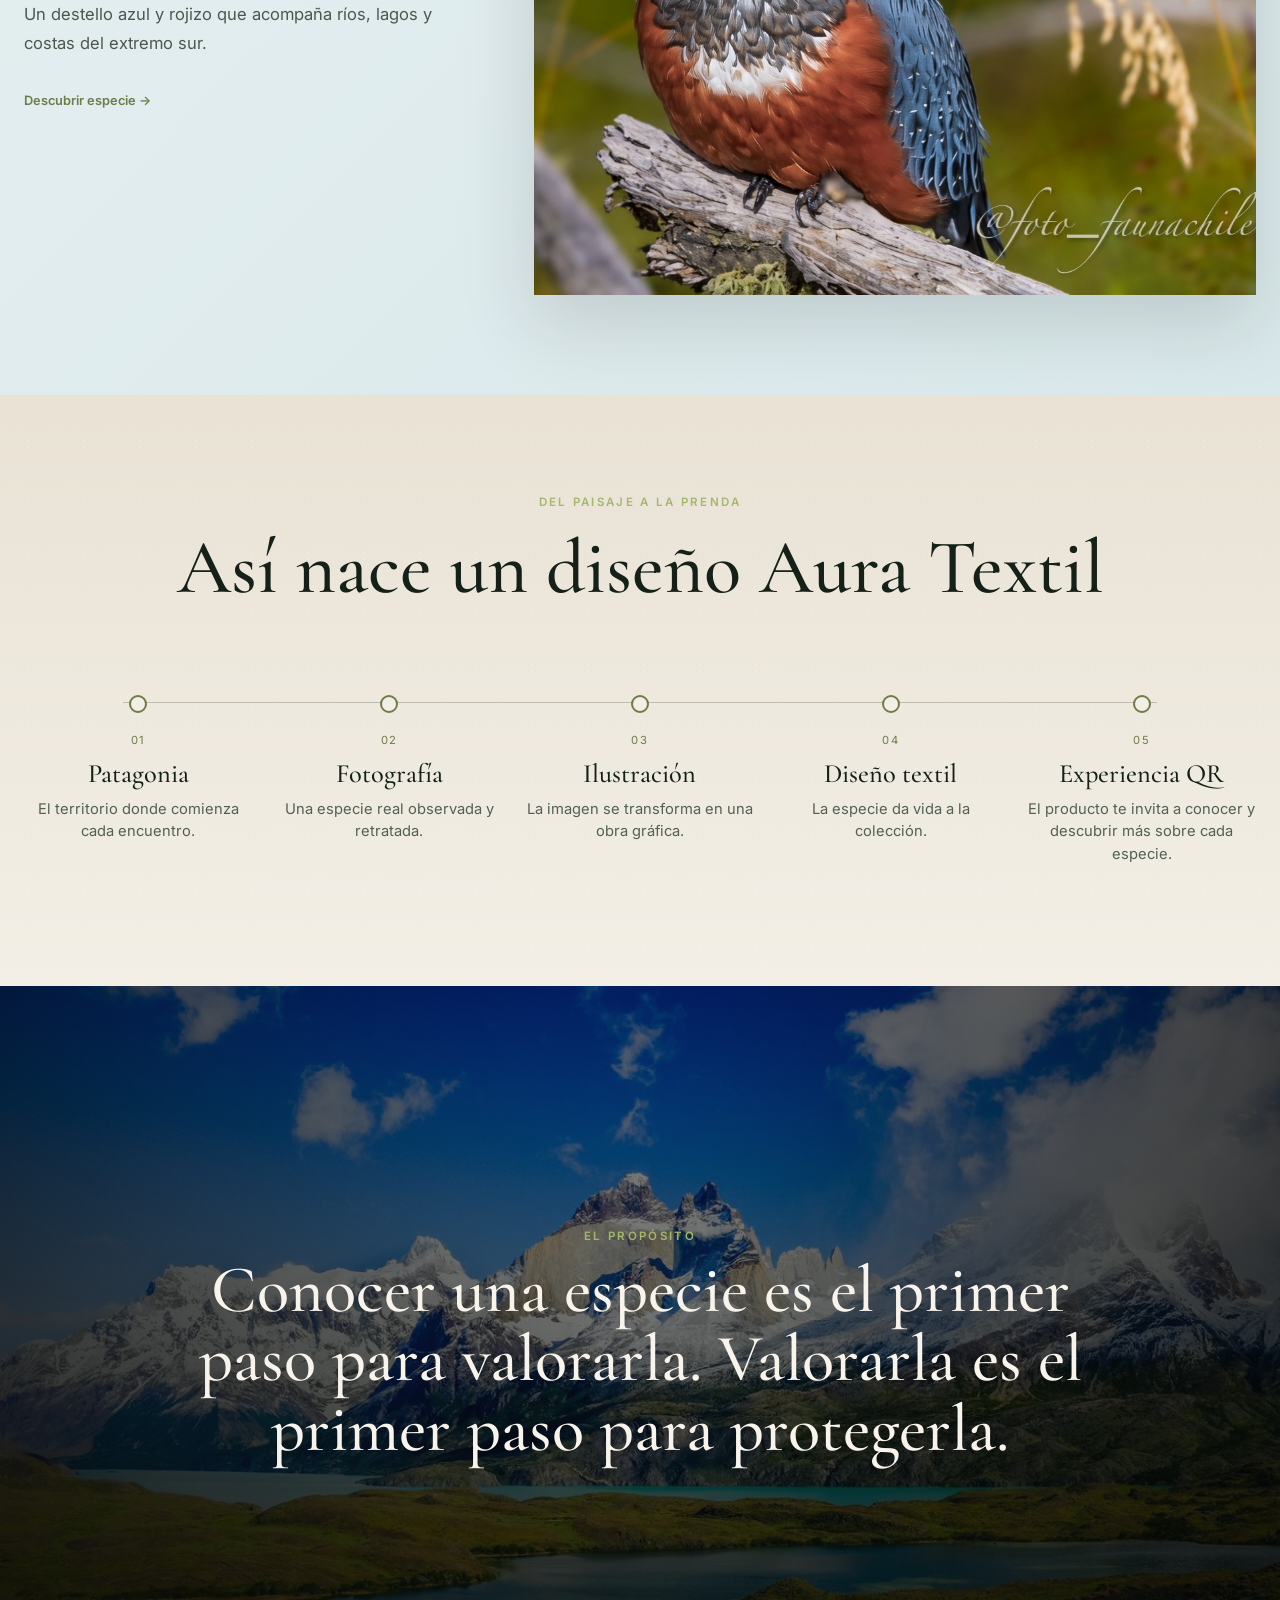
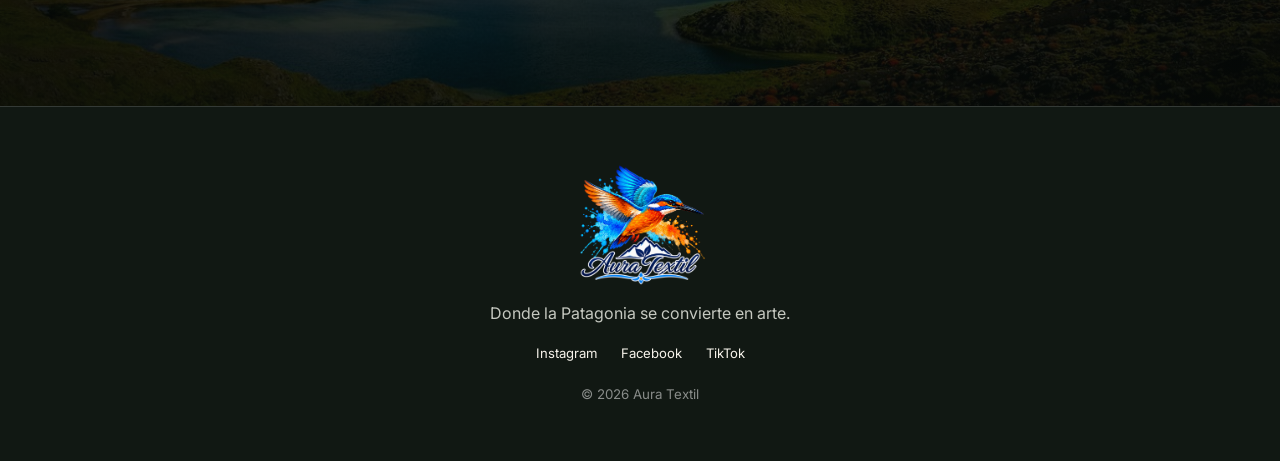
==== commit f34f3b5a: "Apply habitat styling to all Patagonia Salvaje species" ====
--- a/index.html
+++ b/index.html
@@ -4,7 +4,12 @@
 <section id="inicio" class="hero"><div class="hero-media"></div><div class="hero-overlay"></div><div class="hero-inner"><div class="brand-stage hero-reveal r1"><img class="hero-logo" src="assets/images/logo.png" alt="Aura Textil"></div><p class="hero-presenta hero-reveal r2" data-es="PRESENTA" data-en="PRESENTS">PRESENTA</p><h1 class="hero-reveal r3">PATAGONIA<br>SALVAJE</h1><p class="hero-tagline hero-reveal r4" data-es="Cada diseño nace de la fauna de la Patagonia." data-en="Every design is born from Patagonia's wildlife.">Cada diseño nace de la fauna de la Patagonia.</p><button id="startJourney" class="hero-cta hero-reveal r5"><span data-es="COMENZAR EL RECORRIDO" data-en="BEGIN THE JOURNEY">COMENZAR EL RECORRIDO</span><span>→</span></button></div><div class="hero-language"><button class="lang-btn active" data-lang="es">ES</button><span>|</span><button class="lang-btn" data-lang="en">EN</button></div></section>
 <section id="transicion" class="transition-section"><div class="transition-content reveal"><p class="transition-line" data-es="La Patagonia no solo se observa." data-en="Patagonia is not only seen.">La Patagonia no solo se observa.</p><h2 data-es="También se escucha." data-en="It is also heard.">También se escucha.</h2><p data-es="Cada diseño nace de una fotografía propia capturada en la Patagonia chilena y busca acercarte a las especies que inspiran la colección Patagonia Salvaje." data-en="Every design begins with an original photograph captured in Chilean Patagonia and brings you closer to the species that inspire Patagonia Salvaje.">Cada diseño nace de una fotografía propia capturada en la Patagonia chilena y busca acercarte a las especies que inspiran la colección Patagonia Salvaje.</p></div></section>
 <section id="especies" class="species-section"><header class="section-heading reveal"><p class="eyebrow" data-es="LAS ESPECIES SON LAS PROTAGONISTAS" data-en="THE SPECIES ARE THE PROTAGONISTS">LAS ESPECIES SON LAS PROTAGONISTAS</p><h2 data-es="Los protagonistas" data-en="The protagonists">Los protagonistas</h2></header>
-<article class="species-chapter species-left reveal habitat-flamingo"><div class="species-image-wrap"><img src="assets/images/flamenco.jpg" alt="Flamenco Chileno"></div><div class="species-copy"><span>01</span><h3 data-es="Flamenco Chileno" data-en="Chilean Flamingo">Flamenco Chileno</h3><p class="scientific"><em>Phoenicopterus chilensis</em></p><p data-es="Una silueta inconfundible que colorea los humedales australes." data-en="An unmistakable silhouette that brings color to southern wetlands.">Una silueta inconfundible que colorea los humedales australes.</p><a href="flamenco/" data-es="Descubrir especie →" data-en="Discover species →">Descubrir especie →</a></div></article><article class="species-chapter species-right reveal"><div class="species-image-wrap"><img src="assets/images/puma.jpg" alt="Puma"></div><div class="species-copy"><span>02</span><h3 data-es="Puma" data-en="Puma">Puma</h3><p class="scientific"><em>Puma concolor</em></p><p data-es="Una presencia silenciosa que sostiene el equilibrio natural de la Patagonia." data-en="A silent presence that sustains Patagonia's natural balance.">Una presencia silenciosa que sostiene el equilibrio natural de la Patagonia.</p><a href="puma/" data-es="Descubrir especie →" data-en="Discover species →">Descubrir especie →</a></div></article><article class="species-chapter species-left reveal"><div class="species-image-wrap"><img src="assets/images/condor.jpg" alt="Cóndor Andino"></div><div class="species-copy"><span>03</span><h3 data-es="Cóndor Andino" data-en="Andean Condor">Cóndor Andino</h3><p class="scientific"><em>Vultur gryphus</em></p><p data-es="El gran planeador de los Andes y uno de los símbolos más poderosos del sur." data-en="The great glider of the Andes and one of the south's most powerful symbols.">El gran planeador de los Andes y uno de los símbolos más poderosos del sur.</p><a href="condor/" data-es="Descubrir especie →" data-en="Discover species →">Descubrir especie →</a></div></article><article class="species-chapter species-right reveal"><div class="species-image-wrap"><img src="assets/images/guanaco.jpg" alt="Guanaco"></div><div class="species-copy"><span>04</span><h3 data-es="Guanaco" data-en="Guanaco">Guanaco</h3><p class="scientific"><em>Lama guanicoe</em></p><p data-es="Habitante de la estepa, resistente al viento y a los grandes paisajes abiertos." data-en="A resident of the steppe, resilient to wind and vast open landscapes.">Habitante de la estepa, resistente al viento y a los grandes paisajes abiertos.</p><a href="guanaco/" data-es="Descubrir especie →" data-en="Discover species →">Descubrir especie →</a></div></article><article class="species-chapter species-left reveal"><div class="species-image-wrap"><img src="assets/images/carpintero.jpg" alt="Carpintero Negro"></div><div class="species-copy"><span>05</span><h3 data-es="Carpintero Negro" data-en="Black Woodpecker">Carpintero Negro</h3><p class="scientific"><em>Campephilus magellanicus</em></p><p data-es="El sonido del bosque austral convertido en presencia, ritmo y memoria." data-en="The sound of the southern forest turned into presence, rhythm and memory.">El sonido del bosque austral convertido en presencia, ritmo y memoria.</p><a href="carpintero-negro/" data-es="Descubrir especie →" data-en="Discover species →">Descubrir especie →</a></div></article><article class="species-chapter species-right reveal"><div class="species-image-wrap"><img src="assets/images/martin.jpg" alt="Martín Pescador Grande"></div><div class="species-copy"><span>06</span><h3 data-es="Martín Pescador Grande" data-en="Ringed Kingfisher">Martín Pescador Grande</h3><p class="scientific"><em>Megaceryle torquata</em></p><p data-es="Un destello azul y rojizo que acompaña ríos, lagos y costas del extremo sur." data-en="A blue and reddish flash along rivers, lakes and coasts of the far south.">Un destello azul y rojizo que acompaña ríos, lagos y costas del extremo sur.</p><a href="martin-pescador/" data-es="Descubrir especie →" data-en="Discover species →">Descubrir especie →</a></div></article></section>
+<article class="species-chapter species-left reveal habitat-flamingo"><div class="species-image-wrap"><img src="assets/images/flamenco.jpg" alt="Flamenco Chileno"></div><div class="species-copy"><span>01</span><h3 data-es="Flamenco Chileno" data-en="Chilean Flamingo">Flamenco Chileno</h3><p class="scientific"><em>Phoenicopterus chilensis</em></p><p data-es="Una silueta inconfundible que colorea los humedales australes." data-en="An unmistakable silhouette that brings color to southern wetlands.">Una silueta inconfundible que colorea los humedales australes.</p><a href="flamenco/" data-es="Descubrir especie →" data-en="Discover species →">Descubrir especie →</a></div></article>
+<article class="species-chapter species-right reveal habitat-puma"><div class="species-image-wrap"><img src="assets/images/puma.jpg" alt="Puma"></div><div class="species-copy"><span>02</span><h3 data-es="Puma" data-en="Puma">Puma</h3><p class="scientific"><em>Puma concolor</em></p><p data-es="Una presencia silenciosa que sostiene el equilibrio natural de la Patagonia." data-en="A silent presence that sustains Patagonia's natural balance.">Una presencia silenciosa que sostiene el equilibrio natural de la Patagonia.</p><a href="puma/" data-es="Descubrir especie →" data-en="Discover species →">Descubrir especie →</a></div></article>
+<article class="species-chapter species-left reveal habitat-condor"><div class="species-image-wrap"><img src="assets/images/condor.jpg" alt="Cóndor Andino"></div><div class="species-copy"><span>03</span><h3 data-es="Cóndor Andino" data-en="Andean Condor">Cóndor Andino</h3><p class="scientific"><em>Vultur gryphus</em></p><p data-es="El gran planeador de los Andes y uno de los símbolos más poderosos del sur." data-en="The great glider of the Andes and one of the south's most powerful symbols.">El gran planeador de los Andes y uno de los símbolos más poderosos del sur.</p><a href="condor/" data-es="Descubrir especie →" data-en="Discover species →">Descubrir especie →</a></div></article>
+<article class="species-chapter species-right reveal habitat-guanaco"><div class="species-image-wrap"><img src="assets/images/guanaco.jpg" alt="Guanaco"></div><div class="species-copy"><span>04</span><h3 data-es="Guanaco" data-en="Guanaco">Guanaco</h3><p class="scientific"><em>Lama guanicoe</em></p><p data-es="Habitante de la estepa, resistente al viento y a los grandes paisajes abiertos." data-en="A resident of the steppe, resilient to wind and vast open landscapes.">Habitante de la estepa, resistente al viento y a los grandes paisajes abiertos.</p><a href="guanaco/" data-es="Descubrir especie →" data-en="Discover species →">Descubrir especie →</a></div></article>
+<article class="species-chapter species-left reveal habitat-woodpecker"><div class="species-image-wrap"><img src="assets/images/carpintero.jpg" alt="Carpintero Negro"></div><div class="species-copy"><span>05</span><h3 data-es="Carpintero Negro" data-en="Black Woodpecker">Carpintero Negro</h3><p class="scientific"><em>Campephilus magellanicus</em></p><p data-es="El sonido del bosque austral convertido en presencia, ritmo y memoria." data-en="The sound of the southern forest turned into presence, rhythm and memory.">El sonido del bosque austral convertido en presencia, ritmo y memoria.</p><a href="carpintero-negro/" data-es="Descubrir especie →" data-en="Discover species →">Descubrir especie →</a></div></article>
+<article class="species-chapter species-right reveal habitat-kingfisher"><div class="species-image-wrap"><img src="assets/images/martin.jpg" alt="Martín Pescador Grande"></div><div class="species-copy"><span>06</span><h3 data-es="Martín Pescador Grande" data-en="Ringed Kingfisher">Martín Pescador Grande</h3><p class="scientific"><em>Megaceryle torquata</em></p><p data-es="Un destello azul y rojizo que acompaña ríos, lagos y costas del extremo sur." data-en="A blue and reddish flash along rivers, lakes and coasts of the far south.">Un destello azul y rojizo que acompaña ríos, lagos y costas del extremo sur.</p><a href="martin-pescador/" data-es="Descubrir especie →" data-en="Discover species →">Descubrir especie →</a></div></article></section>
 <section id="proceso" class="process-section"><div class="process-intro reveal"><p class="eyebrow" data-es="DEL PAISAJE A LA PRENDA" data-en="FROM LANDSCAPE TO GARMENT">DEL PAISAJE A LA PRENDA</p><h2 data-es="Así nace un diseño Aura Textil" data-en="How an Aura Textil design begins">Así nace un diseño Aura Textil</h2></div><div class="process-line"><article class="reveal"><span>01</span><h3 data-es="Patagonia" data-en="Patagonia">Patagonia</h3><p data-es="El territorio donde comienza cada encuentro." data-en="The territory where every encounter begins.">El territorio donde comienza cada encuentro.</p></article><article class="reveal"><span>02</span><h3 data-es="Fotografía" data-en="Photography">Fotografía</h3><p data-es="Una especie real observada y retratada." data-en="A real species observed and portrayed.">Una especie real observada y retratada.</p></article><article class="reveal"><span>03</span><h3 data-es="Ilustración" data-en="Illustration">Ilustración</h3><p data-es="La imagen se transforma en una obra gráfica." data-en="The image becomes a graphic artwork.">La imagen se transforma en una obra gráfica.</p></article><article class="reveal"><span>04</span><h3 data-es="Diseño textil" data-en="Textile design">Diseño textil</h3><p data-es="La especie da vida a la colección." data-en="The species gives life to the collection.">La especie da vida a la colección.</p></article><article class="reveal"><span>05</span><h3 data-es="Experiencia QR" data-en="QR experience">Experiencia QR</h3><p data-es="El producto te invita a conocer y descubrir más sobre cada especie." data-en="The product invites you to learn and discover more about each species.">El producto te invita a conocer y descubrir más sobre cada especie.</p></article></div></section>
 <section id="proposito" class="purpose-section"><div class="purpose-media"></div><div class="purpose-overlay"></div><div class="purpose-content reveal"><p class="eyebrow" data-es="EL PROPÓSITO" data-en="THE PURPOSE">EL PROPÓSITO</p><blockquote data-es="Conocer una especie es el primer paso para valorarla. Valorarla es el primer paso para protegerla." data-en="Knowing a species is the first step toward appreciating it. Appreciating it is the first step toward protecting it.">Conocer una especie es el primer paso para valorarla. Valorarla es el primer paso para protegerla.</blockquote></div></section></main>
 <footer class="footer"><img src="assets/images/logo.png" alt="Aura Textil"><p data-es="Donde la Patagonia se convierte en arte." data-en="Where Patagonia becomes art.">Donde la Patagonia se convierte en arte.</p><div class="social-links"><a href="https://instagram.com/_auratextil" target="_blank">Instagram</a><a href="https://www.facebook.com/auratextil" target="_blank">Facebook</a><a href="https://www.tiktok.com/@aura.textil26" target="_blank">TikTok</a></div><small>© 2026 Aura Textil</small></footer><script src="script.js"></script></body></html>
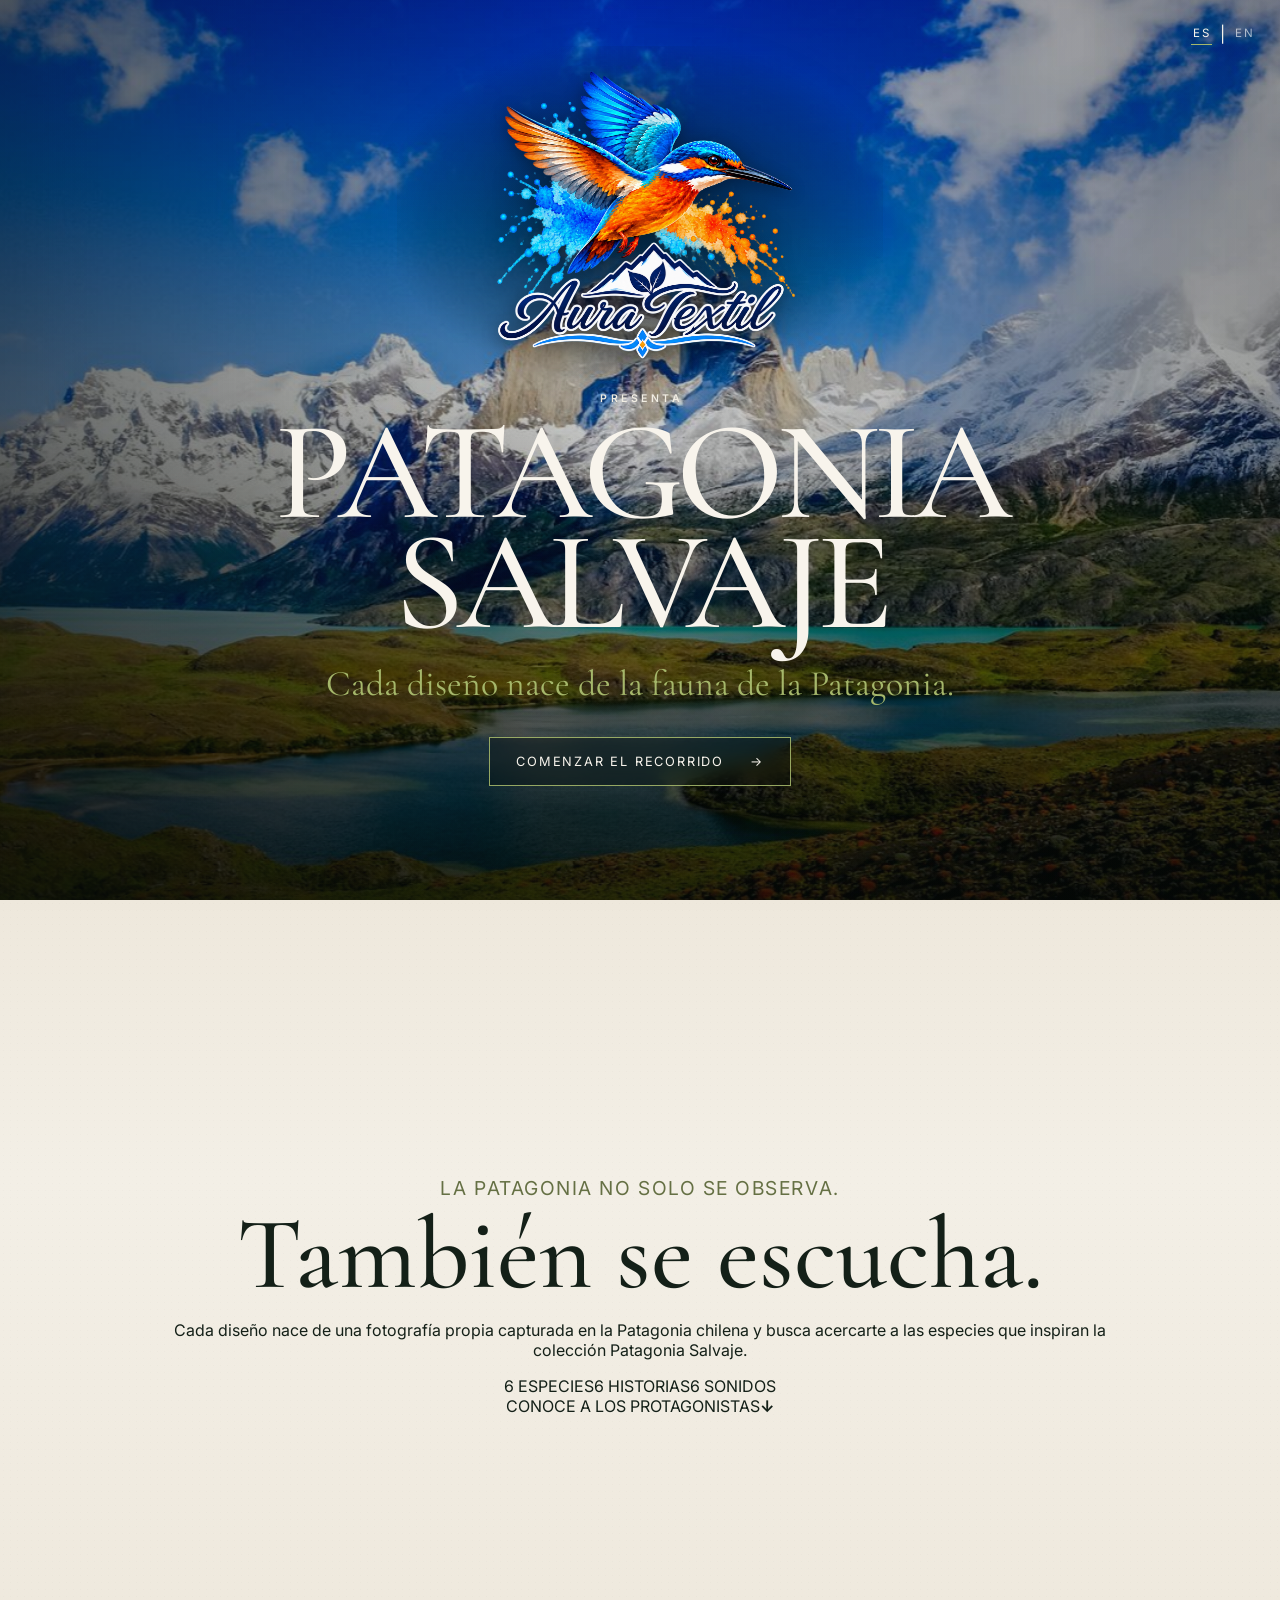
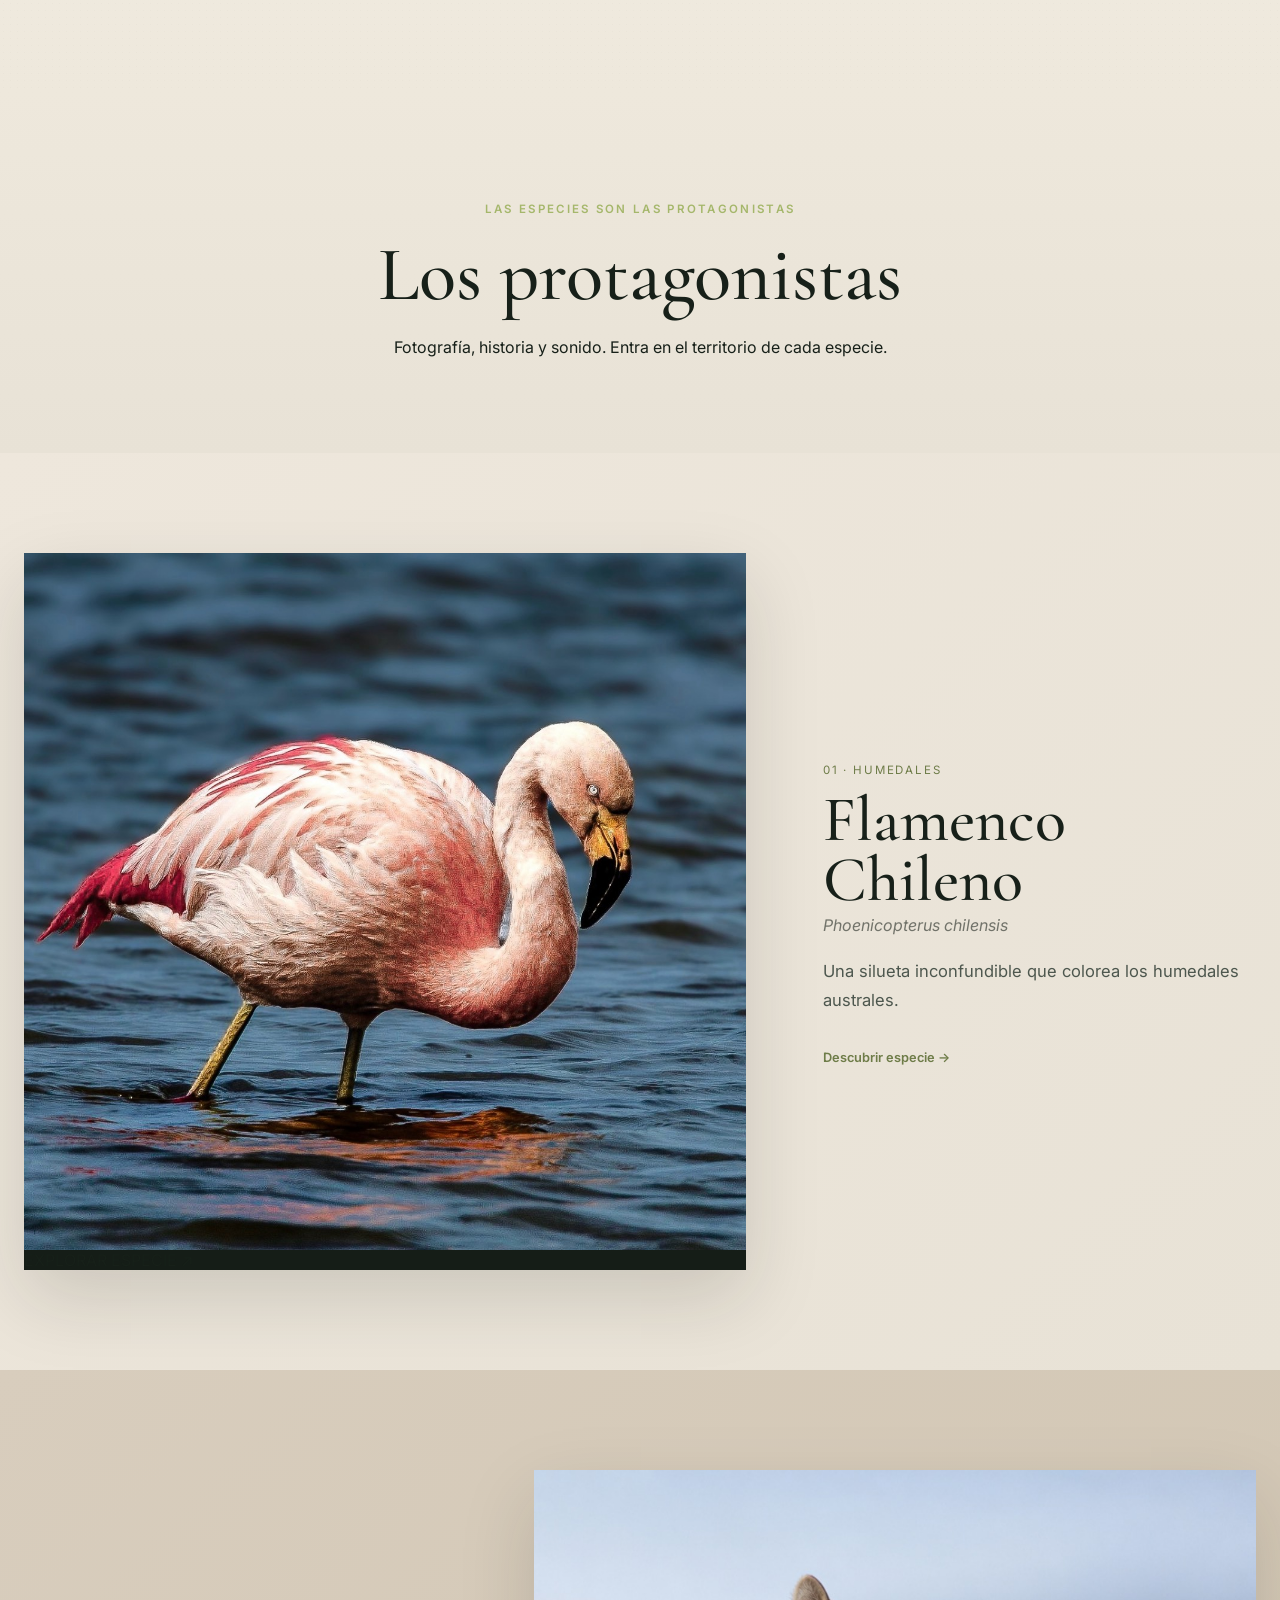
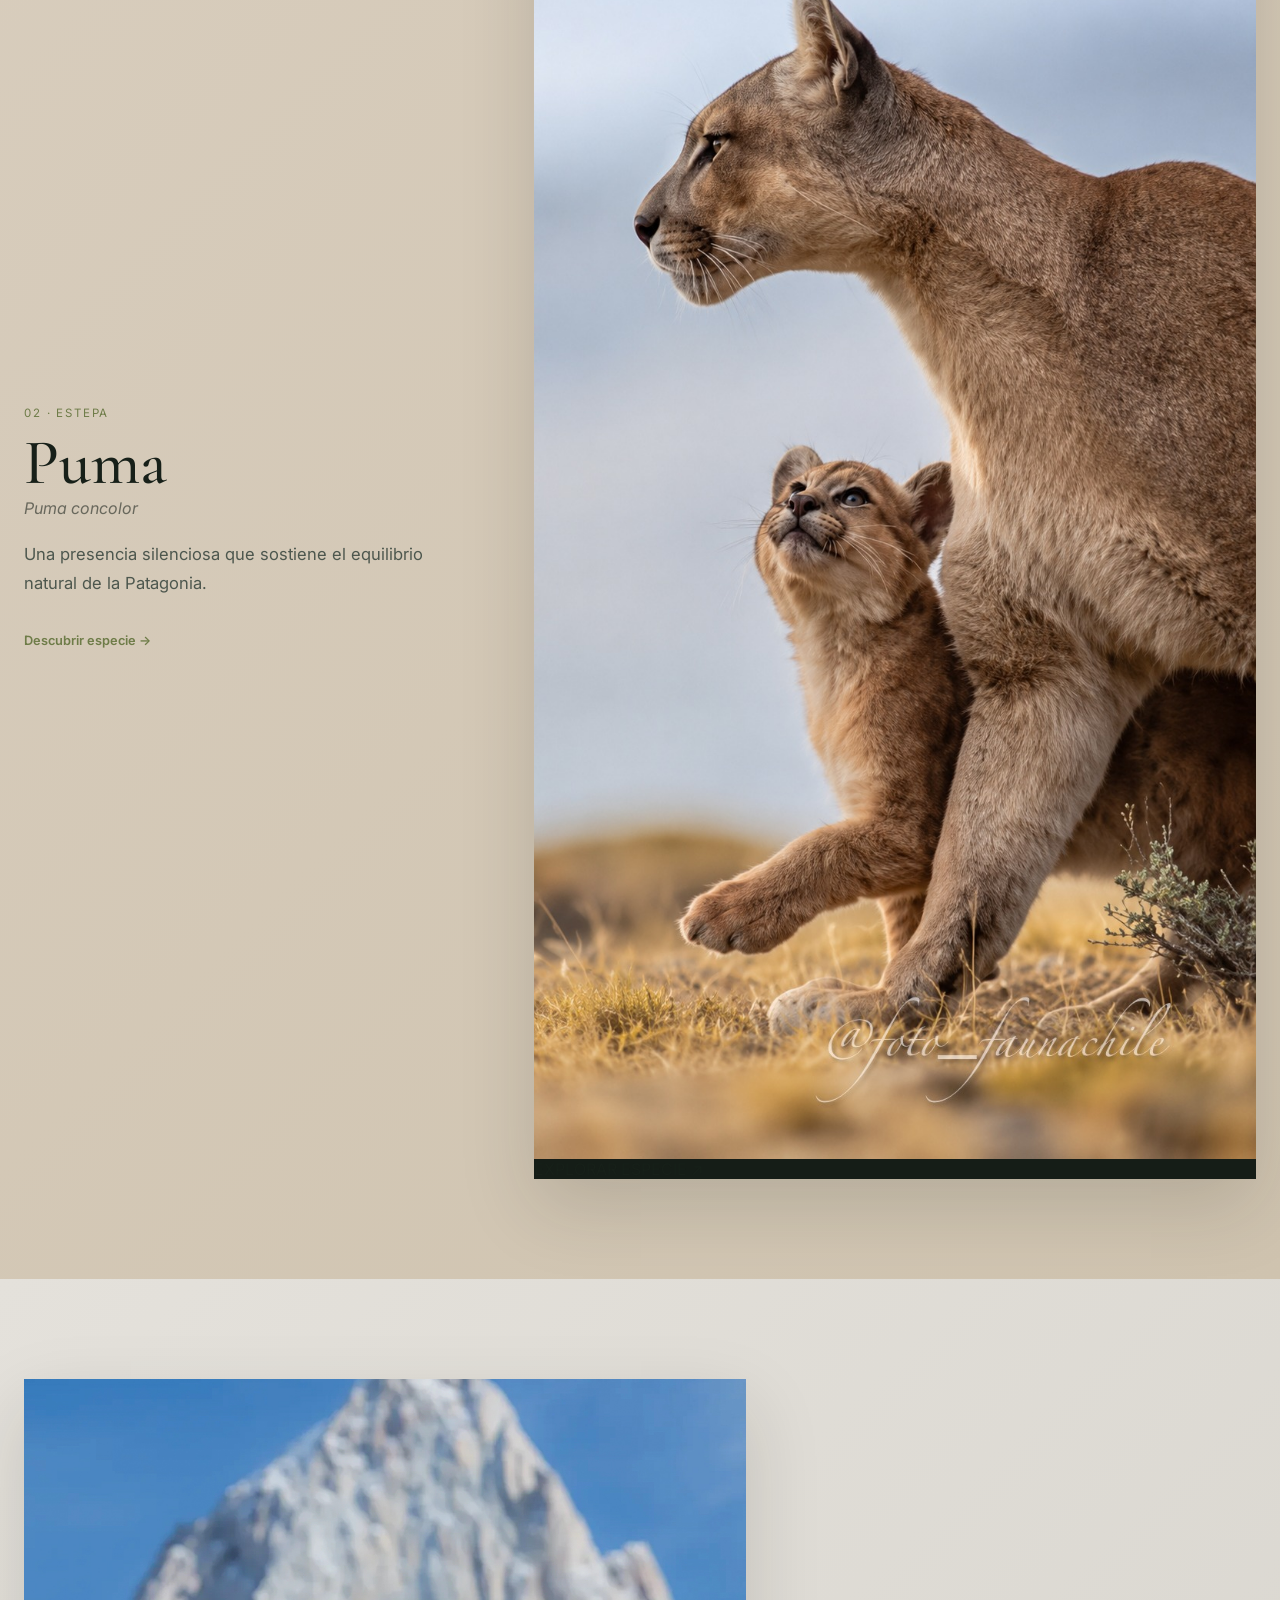
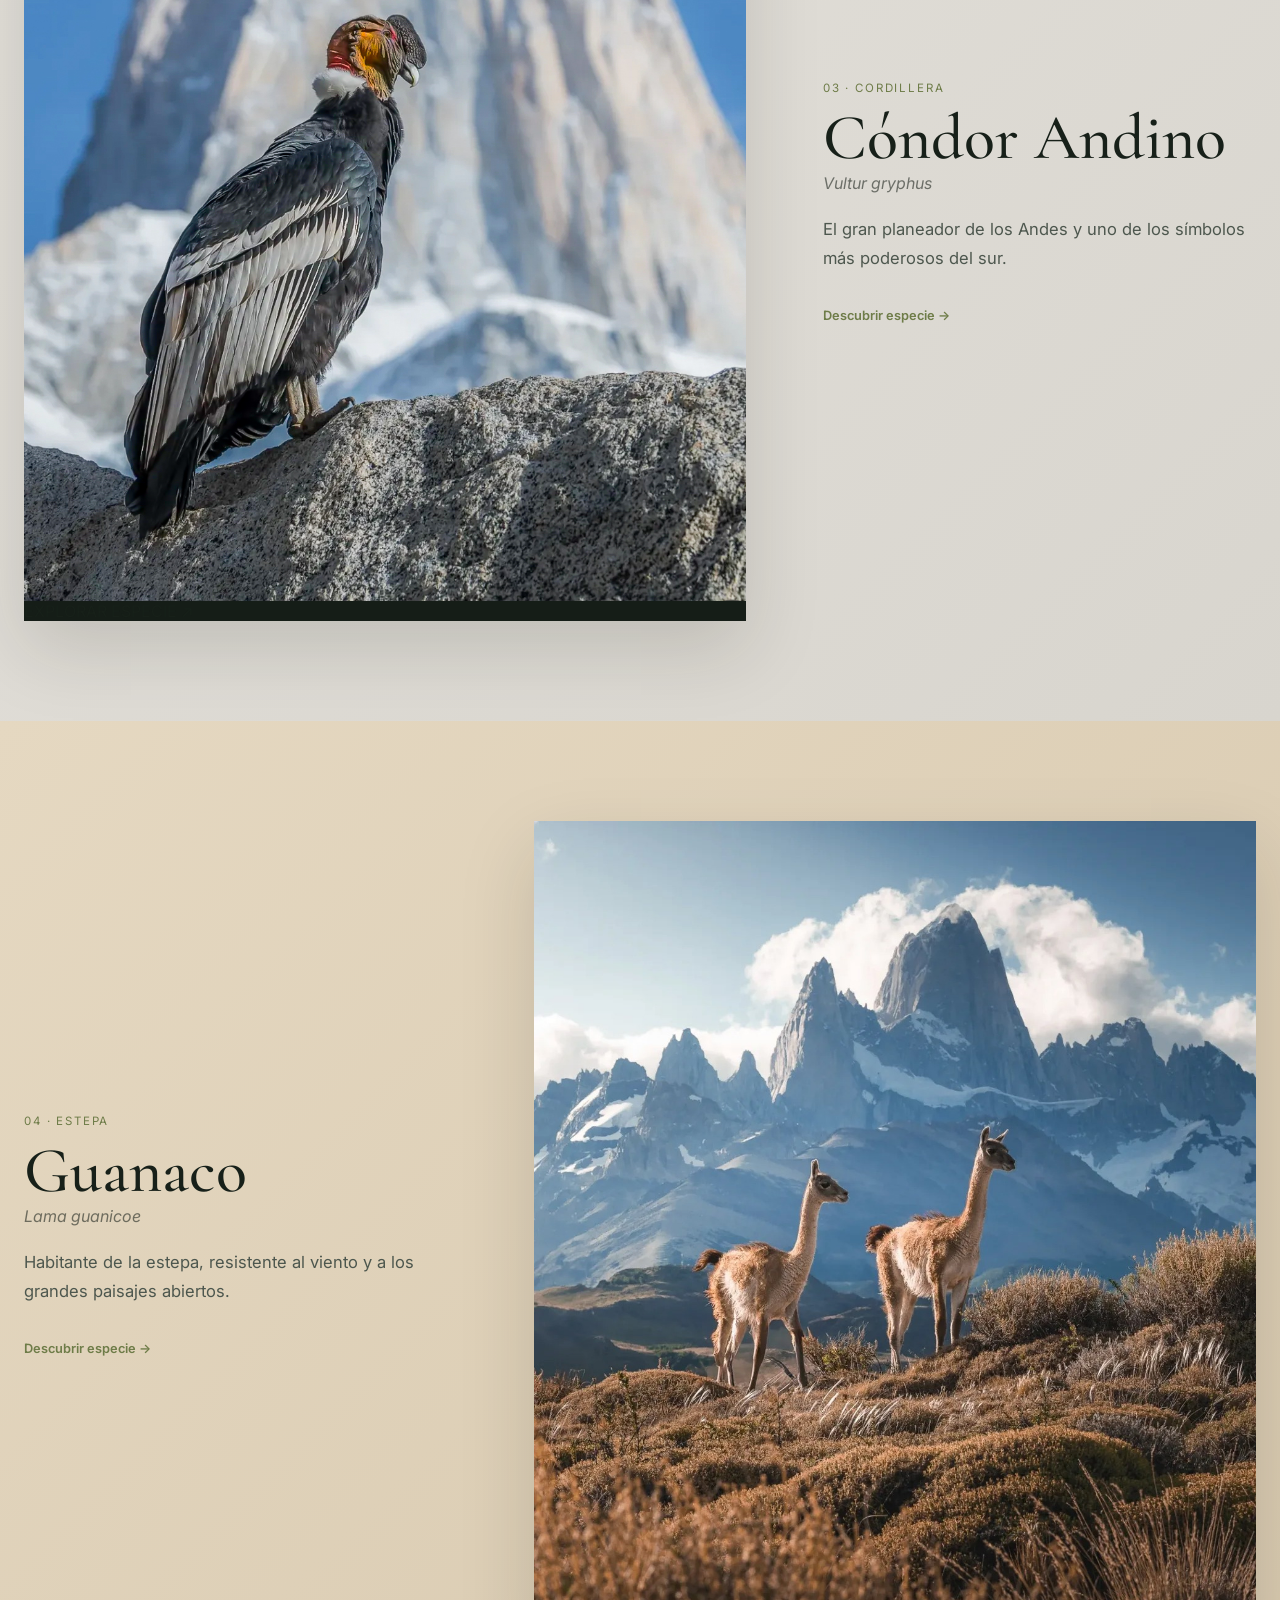
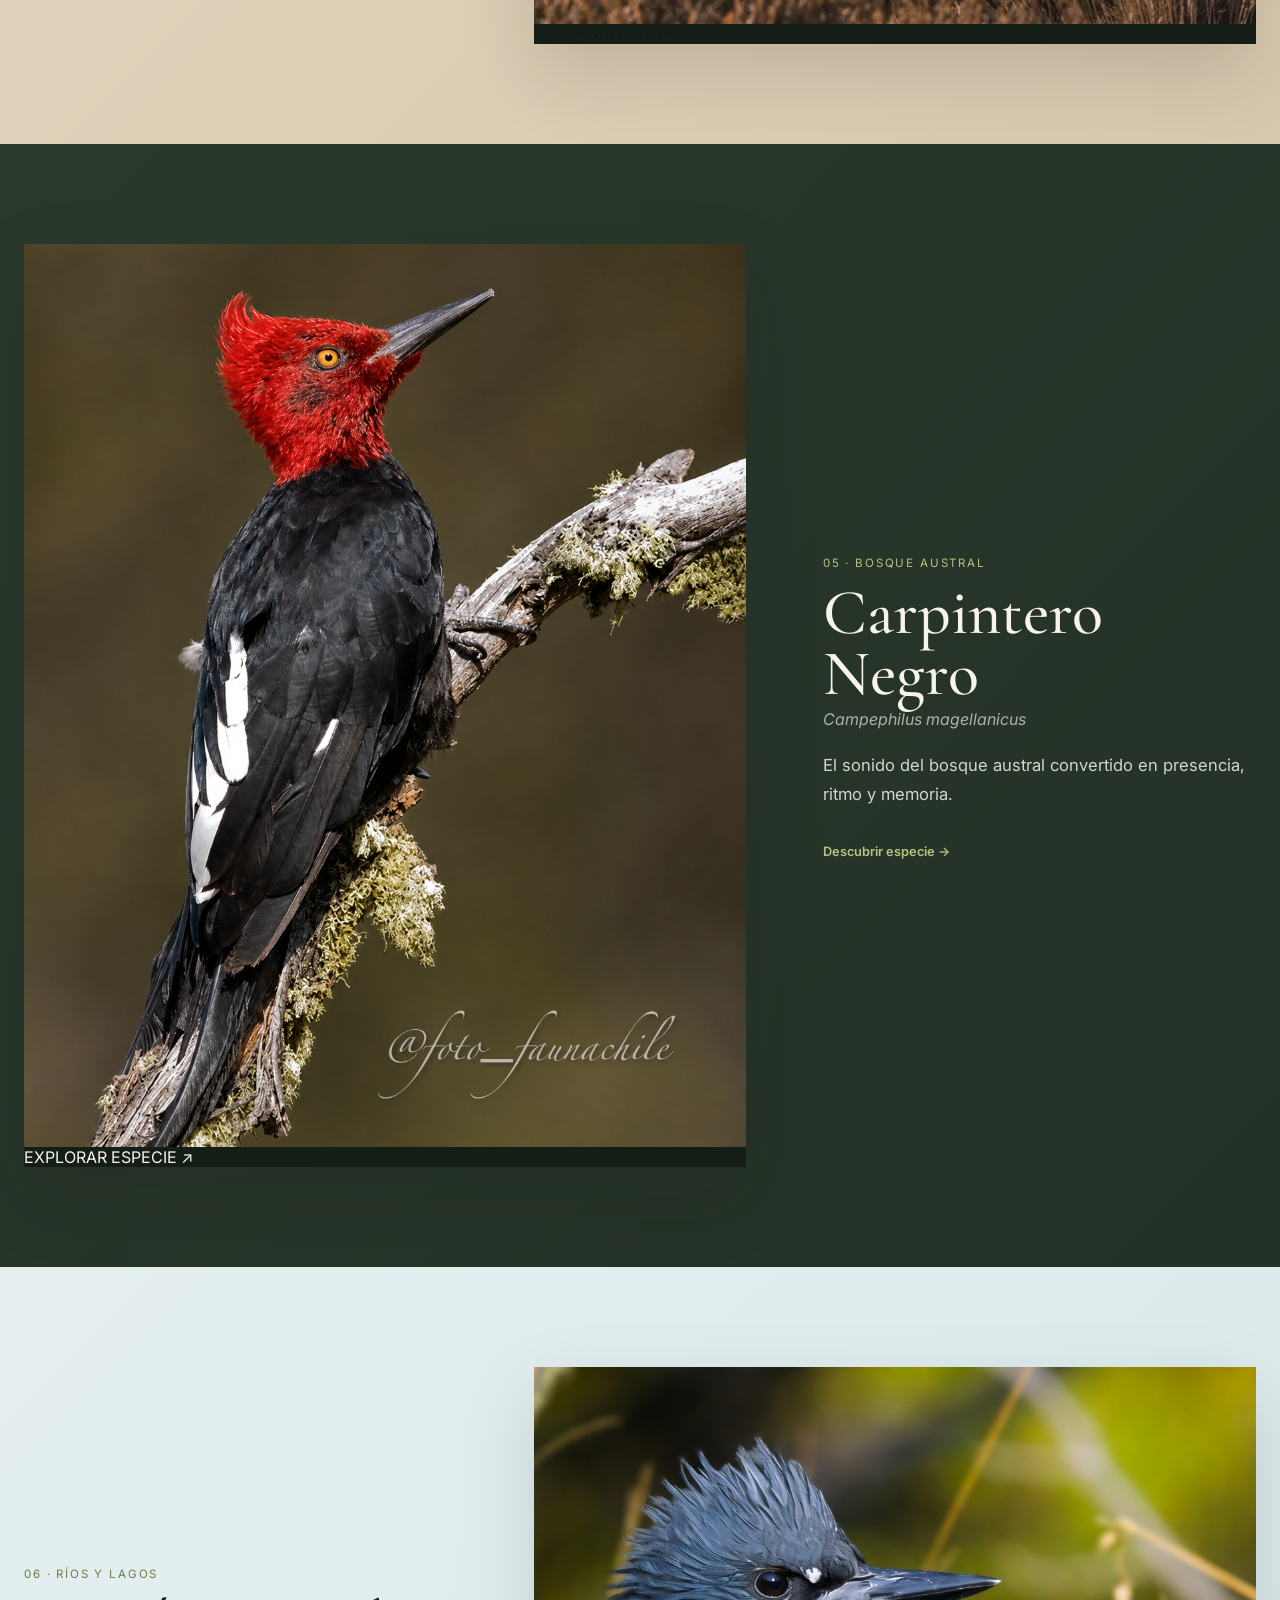
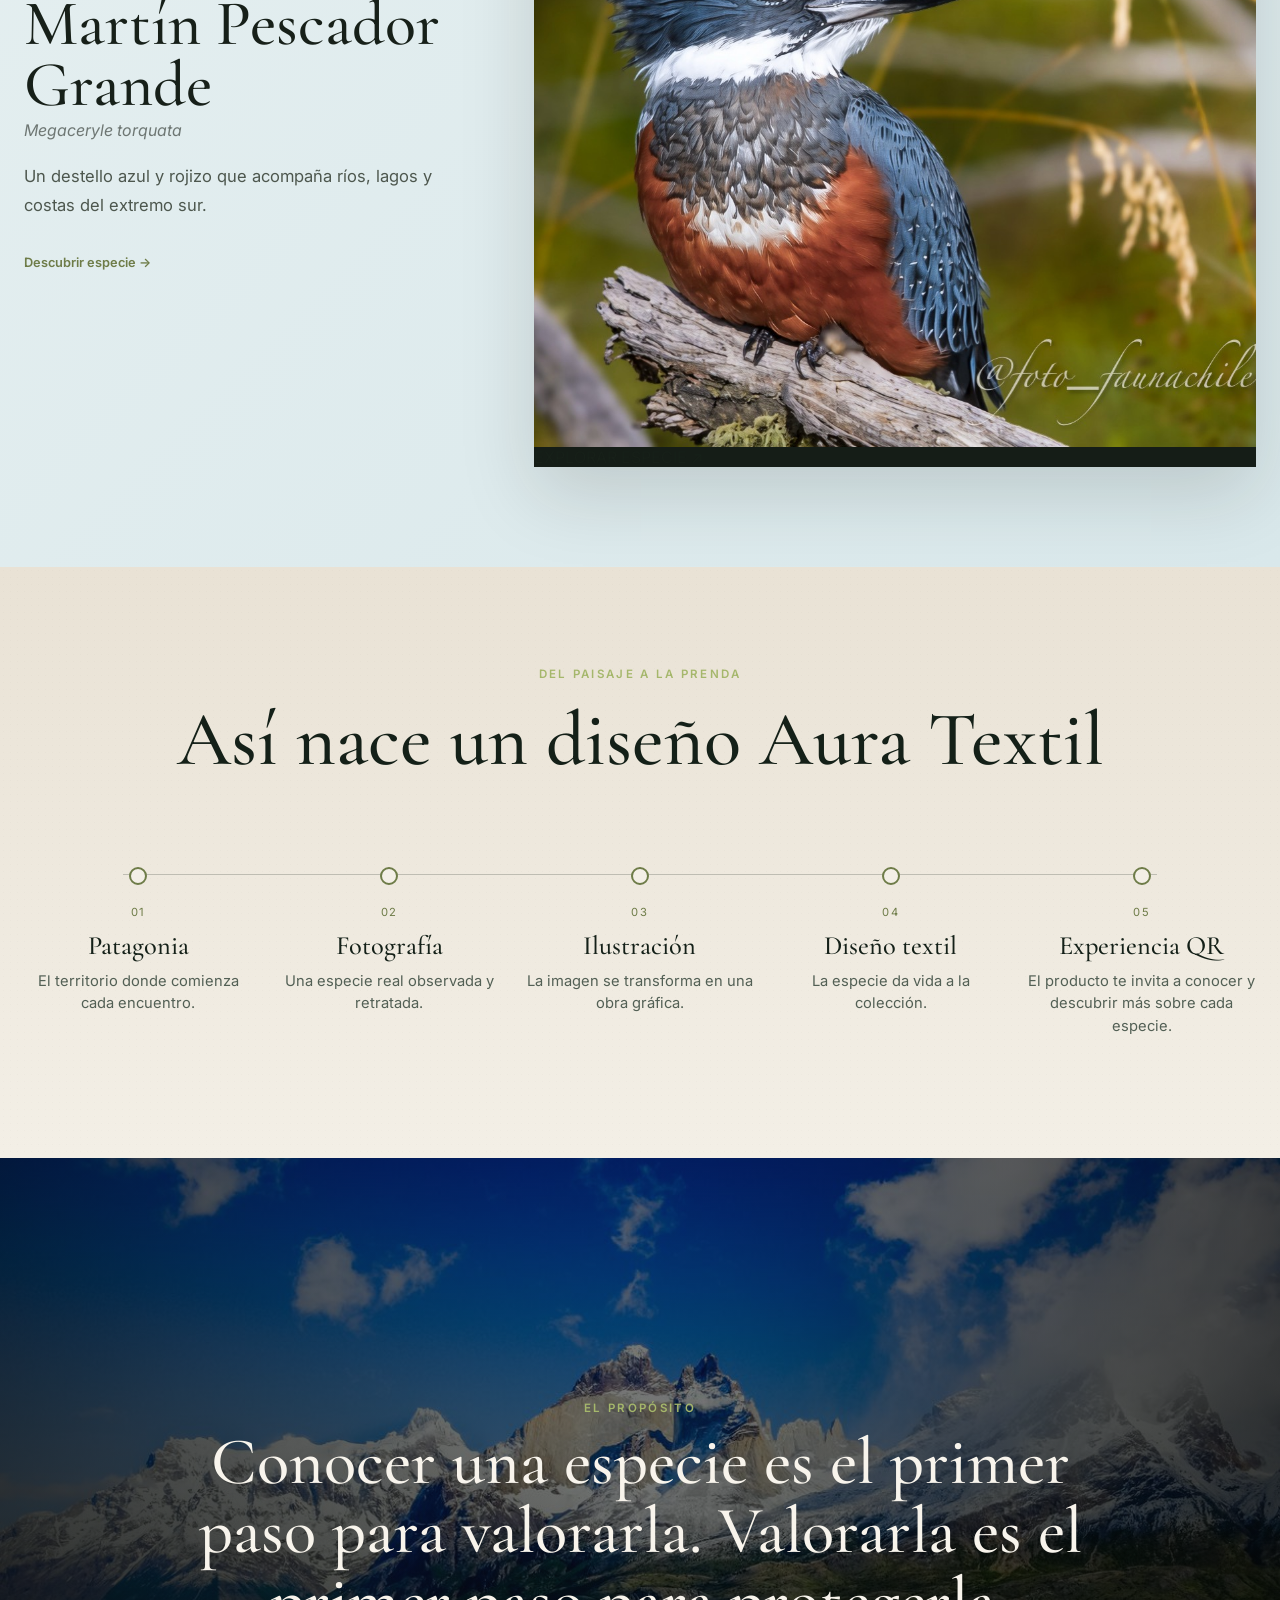
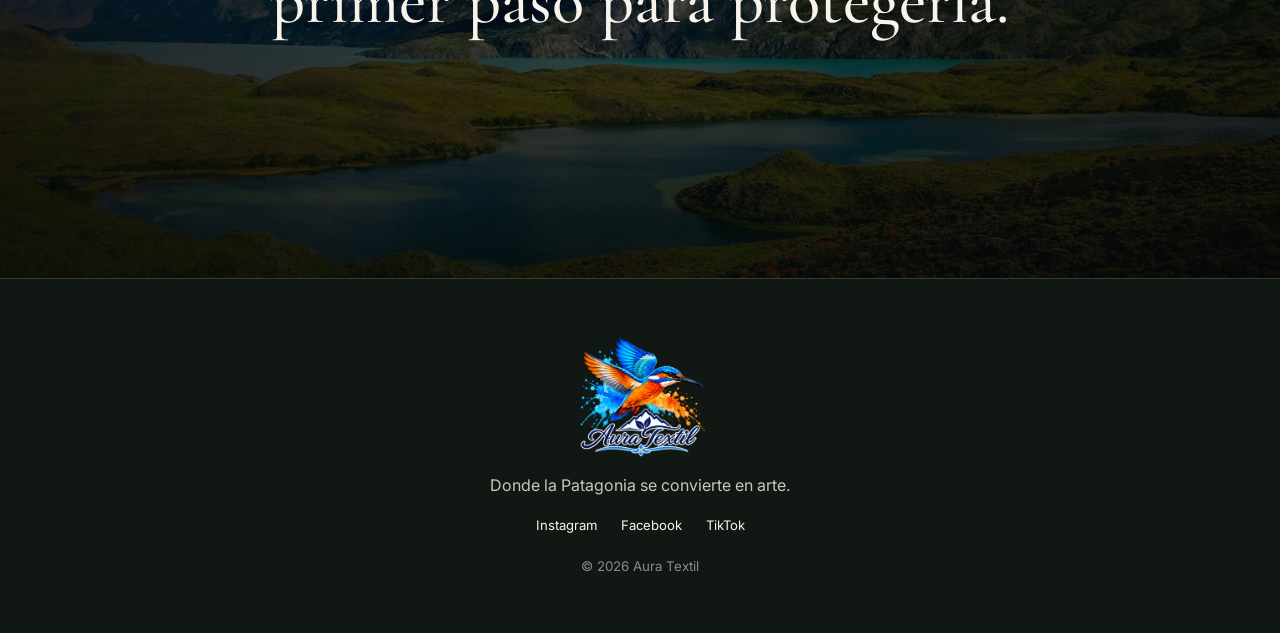
==== commit 3e67b08b: "Enhance Patagonia Salvaje journey and species discovery" ====
--- a/index.html
+++ b/index.html
@@ -2,14 +2,14 @@
 <header id="floatingHeader" class="floating-header"><a href="#inicio" class="floating-brand"><img src="assets/images/logo.png" alt="Aura Textil"></a><nav><a href="#transicion" data-es="Experiencia" data-en="Experience">Experiencia</a><a href="#especies" data-es="Los protagonistas" data-en="The protagonists">Los protagonistas</a><a href="#proceso" data-es="Proceso" data-en="Process">Proceso</a><a href="#proposito" data-es="Propósito" data-en="Purpose">Propósito</a></nav><div class="language-switcher"><button class="lang-btn active" data-lang="es">ES</button><span>|</span><button class="lang-btn" data-lang="en">EN</button></div></header>
 <main>
 <section id="inicio" class="hero"><div class="hero-media"></div><div class="hero-overlay"></div><div class="hero-inner"><div class="brand-stage hero-reveal r1"><img class="hero-logo" src="assets/images/logo.png" alt="Aura Textil"></div><p class="hero-presenta hero-reveal r2" data-es="PRESENTA" data-en="PRESENTS">PRESENTA</p><h1 class="hero-reveal r3">PATAGONIA<br>SALVAJE</h1><p class="hero-tagline hero-reveal r4" data-es="Cada diseño nace de la fauna de la Patagonia." data-en="Every design is born from Patagonia's wildlife.">Cada diseño nace de la fauna de la Patagonia.</p><button id="startJourney" class="hero-cta hero-reveal r5"><span data-es="COMENZAR EL RECORRIDO" data-en="BEGIN THE JOURNEY">COMENZAR EL RECORRIDO</span><span>→</span></button></div><div class="hero-language"><button class="lang-btn active" data-lang="es">ES</button><span>|</span><button class="lang-btn" data-lang="en">EN</button></div></section>
-<section id="transicion" class="transition-section"><div class="transition-content reveal"><p class="transition-line" data-es="La Patagonia no solo se observa." data-en="Patagonia is not only seen.">La Patagonia no solo se observa.</p><h2 data-es="También se escucha." data-en="It is also heard.">También se escucha.</h2><p data-es="Cada diseño nace de una fotografía propia capturada en la Patagonia chilena y busca acercarte a las especies que inspiran la colección Patagonia Salvaje." data-en="Every design begins with an original photograph captured in Chilean Patagonia and brings you closer to the species that inspire Patagonia Salvaje.">Cada diseño nace de una fotografía propia capturada en la Patagonia chilena y busca acercarte a las especies que inspiran la colección Patagonia Salvaje.</p></div></section>
-<section id="especies" class="species-section"><header class="section-heading reveal"><p class="eyebrow" data-es="LAS ESPECIES SON LAS PROTAGONISTAS" data-en="THE SPECIES ARE THE PROTAGONISTS">LAS ESPECIES SON LAS PROTAGONISTAS</p><h2 data-es="Los protagonistas" data-en="The protagonists">Los protagonistas</h2></header>
-<article class="species-chapter species-left reveal habitat-flamingo"><div class="species-image-wrap"><img src="assets/images/flamenco.jpg" alt="Flamenco Chileno"></div><div class="species-copy"><span>01</span><h3 data-es="Flamenco Chileno" data-en="Chilean Flamingo">Flamenco Chileno</h3><p class="scientific"><em>Phoenicopterus chilensis</em></p><p data-es="Una silueta inconfundible que colorea los humedales australes." data-en="An unmistakable silhouette that brings color to southern wetlands.">Una silueta inconfundible que colorea los humedales australes.</p><a href="flamenco/" data-es="Descubrir especie →" data-en="Discover species →">Descubrir especie →</a></div></article>
-<article class="species-chapter species-right reveal habitat-puma"><div class="species-image-wrap"><img src="assets/images/puma.jpg" alt="Puma"></div><div class="species-copy"><span>02</span><h3 data-es="Puma" data-en="Puma">Puma</h3><p class="scientific"><em>Puma concolor</em></p><p data-es="Una presencia silenciosa que sostiene el equilibrio natural de la Patagonia." data-en="A silent presence that sustains Patagonia's natural balance.">Una presencia silenciosa que sostiene el equilibrio natural de la Patagonia.</p><a href="puma/" data-es="Descubrir especie →" data-en="Discover species →">Descubrir especie →</a></div></article>
-<article class="species-chapter species-left reveal habitat-condor"><div class="species-image-wrap"><img src="assets/images/condor.jpg" alt="Cóndor Andino"></div><div class="species-copy"><span>03</span><h3 data-es="Cóndor Andino" data-en="Andean Condor">Cóndor Andino</h3><p class="scientific"><em>Vultur gryphus</em></p><p data-es="El gran planeador de los Andes y uno de los símbolos más poderosos del sur." data-en="The great glider of the Andes and one of the south's most powerful symbols.">El gran planeador de los Andes y uno de los símbolos más poderosos del sur.</p><a href="condor/" data-es="Descubrir especie →" data-en="Discover species →">Descubrir especie →</a></div></article>
-<article class="species-chapter species-right reveal habitat-guanaco"><div class="species-image-wrap"><img src="assets/images/guanaco.jpg" alt="Guanaco"></div><div class="species-copy"><span>04</span><h3 data-es="Guanaco" data-en="Guanaco">Guanaco</h3><p class="scientific"><em>Lama guanicoe</em></p><p data-es="Habitante de la estepa, resistente al viento y a los grandes paisajes abiertos." data-en="A resident of the steppe, resilient to wind and vast open landscapes.">Habitante de la estepa, resistente al viento y a los grandes paisajes abiertos.</p><a href="guanaco/" data-es="Descubrir especie →" data-en="Discover species →">Descubrir especie →</a></div></article>
-<article class="species-chapter species-left reveal habitat-woodpecker"><div class="species-image-wrap"><img src="assets/images/carpintero.jpg" alt="Carpintero Negro"></div><div class="species-copy"><span>05</span><h3 data-es="Carpintero Negro" data-en="Black Woodpecker">Carpintero Negro</h3><p class="scientific"><em>Campephilus magellanicus</em></p><p data-es="El sonido del bosque austral convertido en presencia, ritmo y memoria." data-en="The sound of the southern forest turned into presence, rhythm and memory.">El sonido del bosque austral convertido en presencia, ritmo y memoria.</p><a href="carpintero-negro/" data-es="Descubrir especie →" data-en="Discover species →">Descubrir especie →</a></div></article>
-<article class="species-chapter species-right reveal habitat-kingfisher"><div class="species-image-wrap"><img src="assets/images/martin.jpg" alt="Martín Pescador Grande"></div><div class="species-copy"><span>06</span><h3 data-es="Martín Pescador Grande" data-en="Ringed Kingfisher">Martín Pescador Grande</h3><p class="scientific"><em>Megaceryle torquata</em></p><p data-es="Un destello azul y rojizo que acompaña ríos, lagos y costas del extremo sur." data-en="A blue and reddish flash along rivers, lakes and coasts of the far south.">Un destello azul y rojizo que acompaña ríos, lagos y costas del extremo sur.</p><a href="martin-pescador/" data-es="Descubrir especie →" data-en="Discover species →">Descubrir especie →</a></div></article></section>
-<section id="proceso" class="process-section"><div class="process-intro reveal"><p class="eyebrow" data-es="DEL PAISAJE A LA PRENDA" data-en="FROM LANDSCAPE TO GARMENT">DEL PAISAJE A LA PRENDA</p><h2 data-es="Así nace un diseño Aura Textil" data-en="How an Aura Textil design begins">Así nace un diseño Aura Textil</h2></div><div class="process-line"><article class="reveal"><span>01</span><h3 data-es="Patagonia" data-en="Patagonia">Patagonia</h3><p data-es="El territorio donde comienza cada encuentro." data-en="The territory where every encounter begins.">El territorio donde comienza cada encuentro.</p></article><article class="reveal"><span>02</span><h3 data-es="Fotografía" data-en="Photography">Fotografía</h3><p data-es="Una especie real observada y retratada." data-en="A real species observed and portrayed.">Una especie real observada y retratada.</p></article><article class="reveal"><span>03</span><h3 data-es="Ilustración" data-en="Illustration">Ilustración</h3><p data-es="La imagen se transforma en una obra gráfica." data-en="The image becomes a graphic artwork.">La imagen se transforma en una obra gráfica.</p></article><article class="reveal"><span>04</span><h3 data-es="Diseño textil" data-en="Textile design">Diseño textil</h3><p data-es="La especie da vida a la colección." data-en="The species gives life to the collection.">La especie da vida a la colección.</p></article><article class="reveal"><span>05</span><h3 data-es="Experiencia QR" data-en="QR experience">Experiencia QR</h3><p data-es="El producto te invita a conocer y descubrir más sobre cada especie." data-en="The product invites you to learn and discover more about each species.">El producto te invita a conocer y descubrir más sobre cada especie.</p></article></div></section>
+<section id="transicion" class="transition-section"><div class="transition-content reveal"><p class="transition-line" data-es="La Patagonia no solo se observa." data-en="Patagonia is not only seen.">La Patagonia no solo se observa.</p><h2 data-es="También se escucha." data-en="It is also heard.">También se escucha.</h2><p data-es="Cada diseño nace de una fotografía propia capturada en la Patagonia chilena y busca acercarte a las especies que inspiran la colección Patagonia Salvaje." data-en="Every design begins with an original photograph captured in Chilean Patagonia and brings you closer to the species that inspire Patagonia Salvaje.">Cada diseño nace de una fotografía propia capturada en la Patagonia chilena y busca acercarte a las especies que inspiran la colección Patagonia Salvaje.</p><div class="journey-manifest"><span data-es="6 ESPECIES" data-en="6 SPECIES">6 ESPECIES</span><i></i><span data-es="6 HISTORIAS" data-en="6 STORIES">6 HISTORIAS</span><i></i><span data-es="6 SONIDOS" data-en="6 SOUNDS">6 SONIDOS</span></div><a class="transition-cta" href="#especies"><span data-es="CONOCE A LOS PROTAGONISTAS" data-en="MEET THE PROTAGONISTS">CONOCE A LOS PROTAGONISTAS</span><b>↓</b></a></div></section>
+<section id="especies" class="species-section"><header class="section-heading reveal"><p class="eyebrow" data-es="LAS ESPECIES SON LAS PROTAGONISTAS" data-en="THE SPECIES ARE THE PROTAGONISTS">LAS ESPECIES SON LAS PROTAGONISTAS</p><h2 data-es="Los protagonistas" data-en="The protagonists">Los protagonistas</h2><p class="section-lead" data-es="Fotografía, historia y sonido. Entra en el territorio de cada especie." data-en="Photography, story and sound. Enter the territory of each species.">Fotografía, historia y sonido. Entra en el territorio de cada especie.</p></header>
+<article class="species-chapter species-left reveal habitat-flamingo"><div class="species-image-wrap"><a href="flamenco/" aria-label="Flamenco Chileno"><img src="assets/images/flamenco.jpg" alt="Flamenco Chileno"><span class="image-explore" data-es="EXPLORAR ESPECIE ↗" data-en="EXPLORE SPECIES ↗">EXPLORAR ESPECIE ↗</span></a></div><div class="species-copy"><span>01 · HUMEDALES</span><h3 data-es="Flamenco Chileno" data-en="Chilean Flamingo">Flamenco Chileno</h3><p class="scientific"><em>Phoenicopterus chilensis</em></p><p data-es="Una silueta inconfundible que colorea los humedales australes." data-en="An unmistakable silhouette that brings color to southern wetlands.">Una silueta inconfundible que colorea los humedales australes.</p><a href="flamenco/" data-es="Descubrir especie →" data-en="Discover species →">Descubrir especie →</a></div></article>
+<article class="species-chapter species-right reveal habitat-puma"><div class="species-image-wrap"><a href="puma/" aria-label="Puma"><img src="assets/images/puma.jpg" alt="Puma"><span class="image-explore" data-es="EXPLORAR ESPECIE ↗" data-en="EXPLORE SPECIES ↗">EXPLORAR ESPECIE ↗</span></a></div><div class="species-copy"><span>02 · ESTEPA</span><h3>Puma</h3><p class="scientific"><em>Puma concolor</em></p><p data-es="Una presencia silenciosa que sostiene el equilibrio natural de la Patagonia." data-en="A silent presence that sustains Patagonia's natural balance.">Una presencia silenciosa que sostiene el equilibrio natural de la Patagonia.</p><a href="puma/" data-es="Descubrir especie →" data-en="Discover species →">Descubrir especie →</a></div></article>
+<article class="species-chapter species-left reveal habitat-condor"><div class="species-image-wrap"><a href="condor/" aria-label="Cóndor Andino"><img src="assets/images/condor.jpg" alt="Cóndor Andino"><span class="image-explore" data-es="EXPLORAR ESPECIE ↗" data-en="EXPLORE SPECIES ↗">EXPLORAR ESPECIE ↗</span></a></div><div class="species-copy"><span>03 · CORDILLERA</span><h3 data-es="Cóndor Andino" data-en="Andean Condor">Cóndor Andino</h3><p class="scientific"><em>Vultur gryphus</em></p><p data-es="El gran planeador de los Andes y uno de los símbolos más poderosos del sur." data-en="The great glider of the Andes and one of the south's most powerful symbols.">El gran planeador de los Andes y uno de los símbolos más poderosos del sur.</p><a href="condor/" data-es="Descubrir especie →" data-en="Discover species →">Descubrir especie →</a></div></article>
+<article class="species-chapter species-right reveal habitat-guanaco"><div class="species-image-wrap"><a href="guanaco/" aria-label="Guanaco"><img src="assets/images/guanaco.jpg" alt="Guanaco"><span class="image-explore" data-es="EXPLORAR ESPECIE ↗" data-en="EXPLORE SPECIES ↗">EXPLORAR ESPECIE ↗</span></a></div><div class="species-copy"><span>04 · ESTEPA</span><h3>Guanaco</h3><p class="scientific"><em>Lama guanicoe</em></p><p data-es="Habitante de la estepa, resistente al viento y a los grandes paisajes abiertos." data-en="A resident of the steppe, resilient to wind and vast open landscapes.">Habitante de la estepa, resistente al viento y a los grandes paisajes abiertos.</p><a href="guanaco/" data-es="Descubrir especie →" data-en="Discover species →">Descubrir especie →</a></div></article>
+<article class="species-chapter species-left reveal habitat-woodpecker"><div class="species-image-wrap"><a href="carpintero-negro/" aria-label="Carpintero Negro"><img src="assets/images/carpintero.jpg" alt="Carpintero Negro"><span class="image-explore" data-es="EXPLORAR ESPECIE ↗" data-en="EXPLORE SPECIES ↗">EXPLORAR ESPECIE ↗</span></a></div><div class="species-copy"><span>05 · BOSQUE AUSTRAL</span><h3 data-es="Carpintero Negro" data-en="Black Woodpecker">Carpintero Negro</h3><p class="scientific"><em>Campephilus magellanicus</em></p><p data-es="El sonido del bosque austral convertido en presencia, ritmo y memoria." data-en="The sound of the southern forest turned into presence, rhythm and memory.">El sonido del bosque austral convertido en presencia, ritmo y memoria.</p><a href="carpintero-negro/" data-es="Descubrir especie →" data-en="Discover species →">Descubrir especie →</a></div></article>
+<article class="species-chapter species-right reveal habitat-kingfisher"><div class="species-image-wrap"><a href="martin-pescador/" aria-label="Martín Pescador Grande"><img src="assets/images/martin.jpg" alt="Martín Pescador Grande"><span class="image-explore" data-es="EXPLORAR ESPECIE ↗" data-en="EXPLORE SPECIES ↗">EXPLORAR ESPECIE ↗</span></a></div><div class="species-copy"><span>06 · RÍOS Y LAGOS</span><h3 data-es="Martín Pescador Grande" data-en="Ringed Kingfisher">Martín Pescador Grande</h3><p class="scientific"><em>Megaceryle torquata</em></p><p data-es="Un destello azul y rojizo que acompaña ríos, lagos y costas del extremo sur." data-en="A blue and reddish flash along rivers, lakes and coasts of the far south.">Un destello azul y rojizo que acompaña ríos, lagos y costas del extremo sur.</p><a href="martin-pescador/" data-es="Descubrir especie →" data-en="Discover species →">Descubrir especie →</a></div></article></section>
+<section id="proceso" class="process-section"><div class="process-intro reveal"><p class="eyebrow" data-es="DEL PAISAJE A LA PRENDA" data-en="FROM LANDSCAPE TO GARMENT">DEL PAISAJE A LA PRENDA</p><h2 data-es="Así nace un diseño Aura Textil" data-en="How an Aura Textil design begins">Así nace un diseño Aura Textil</h2></div><div class="process-line"><article class="reveal"><span>01</span><h3>Patagonia</h3><p data-es="El territorio donde comienza cada encuentro." data-en="The territory where every encounter begins.">El territorio donde comienza cada encuentro.</p></article><article class="reveal"><span>02</span><h3 data-es="Fotografía" data-en="Photography">Fotografía</h3><p data-es="Una especie real observada y retratada." data-en="A real species observed and portrayed.">Una especie real observada y retratada.</p></article><article class="reveal"><span>03</span><h3 data-es="Ilustración" data-en="Illustration">Ilustración</h3><p data-es="La imagen se transforma en una obra gráfica." data-en="The image becomes a graphic artwork.">La imagen se transforma en una obra gráfica.</p></article><article class="reveal"><span>04</span><h3 data-es="Diseño textil" data-en="Textile design">Diseño textil</h3><p data-es="La especie da vida a la colección." data-en="The species gives life to the collection.">La especie da vida a la colección.</p></article><article class="reveal"><span>05</span><h3 data-es="Experiencia QR" data-en="QR experience">Experiencia QR</h3><p data-es="El producto te invita a conocer y descubrir más sobre cada especie." data-en="The product invites you to learn and discover more about each species.">El producto te invita a conocer y descubrir más sobre cada especie.</p></article></div></section>
 <section id="proposito" class="purpose-section"><div class="purpose-media"></div><div class="purpose-overlay"></div><div class="purpose-content reveal"><p class="eyebrow" data-es="EL PROPÓSITO" data-en="THE PURPOSE">EL PROPÓSITO</p><blockquote data-es="Conocer una especie es el primer paso para valorarla. Valorarla es el primer paso para protegerla." data-en="Knowing a species is the first step toward appreciating it. Appreciating it is the first step toward protecting it.">Conocer una especie es el primer paso para valorarla. Valorarla es el primer paso para protegerla.</blockquote></div></section></main>
-<footer class="footer"><img src="assets/images/logo.png" alt="Aura Textil"><p data-es="Donde la Patagonia se convierte en arte." data-en="Where Patagonia becomes art.">Donde la Patagonia se convierte en arte.</p><div class="social-links"><a href="https://instagram.com/_auratextil" target="_blank">Instagram</a><a href="https://www.facebook.com/auratextil" target="_blank">Facebook</a><a href="https://www.tiktok.com/@aura.textil26" target="_blank">TikTok</a></div><small>© 2026 Aura Textil</small></footer><script src="script.js"></script></body></html>+<footer class="footer"><img src="assets/images/logo.png" alt="Aura Textil"><p data-es="Donde la Patagonia se convierte en arte." data-en="Where Patagonia becomes art.">Donde la Patagonia se convierte en arte.</p><div class="social-links"><a href="https://instagram.com/_auratextil" target="_blank" rel="noopener">Instagram</a><a href="https://www.facebook.com/auratextil" target="_blank" rel="noopener">Facebook</a><a href="https://www.tiktok.com/@aura.textil26" target="_blank" rel="noopener">TikTok</a></div><small>© 2026 Aura Textil</small></footer><script src="script.js"></script></body></html>
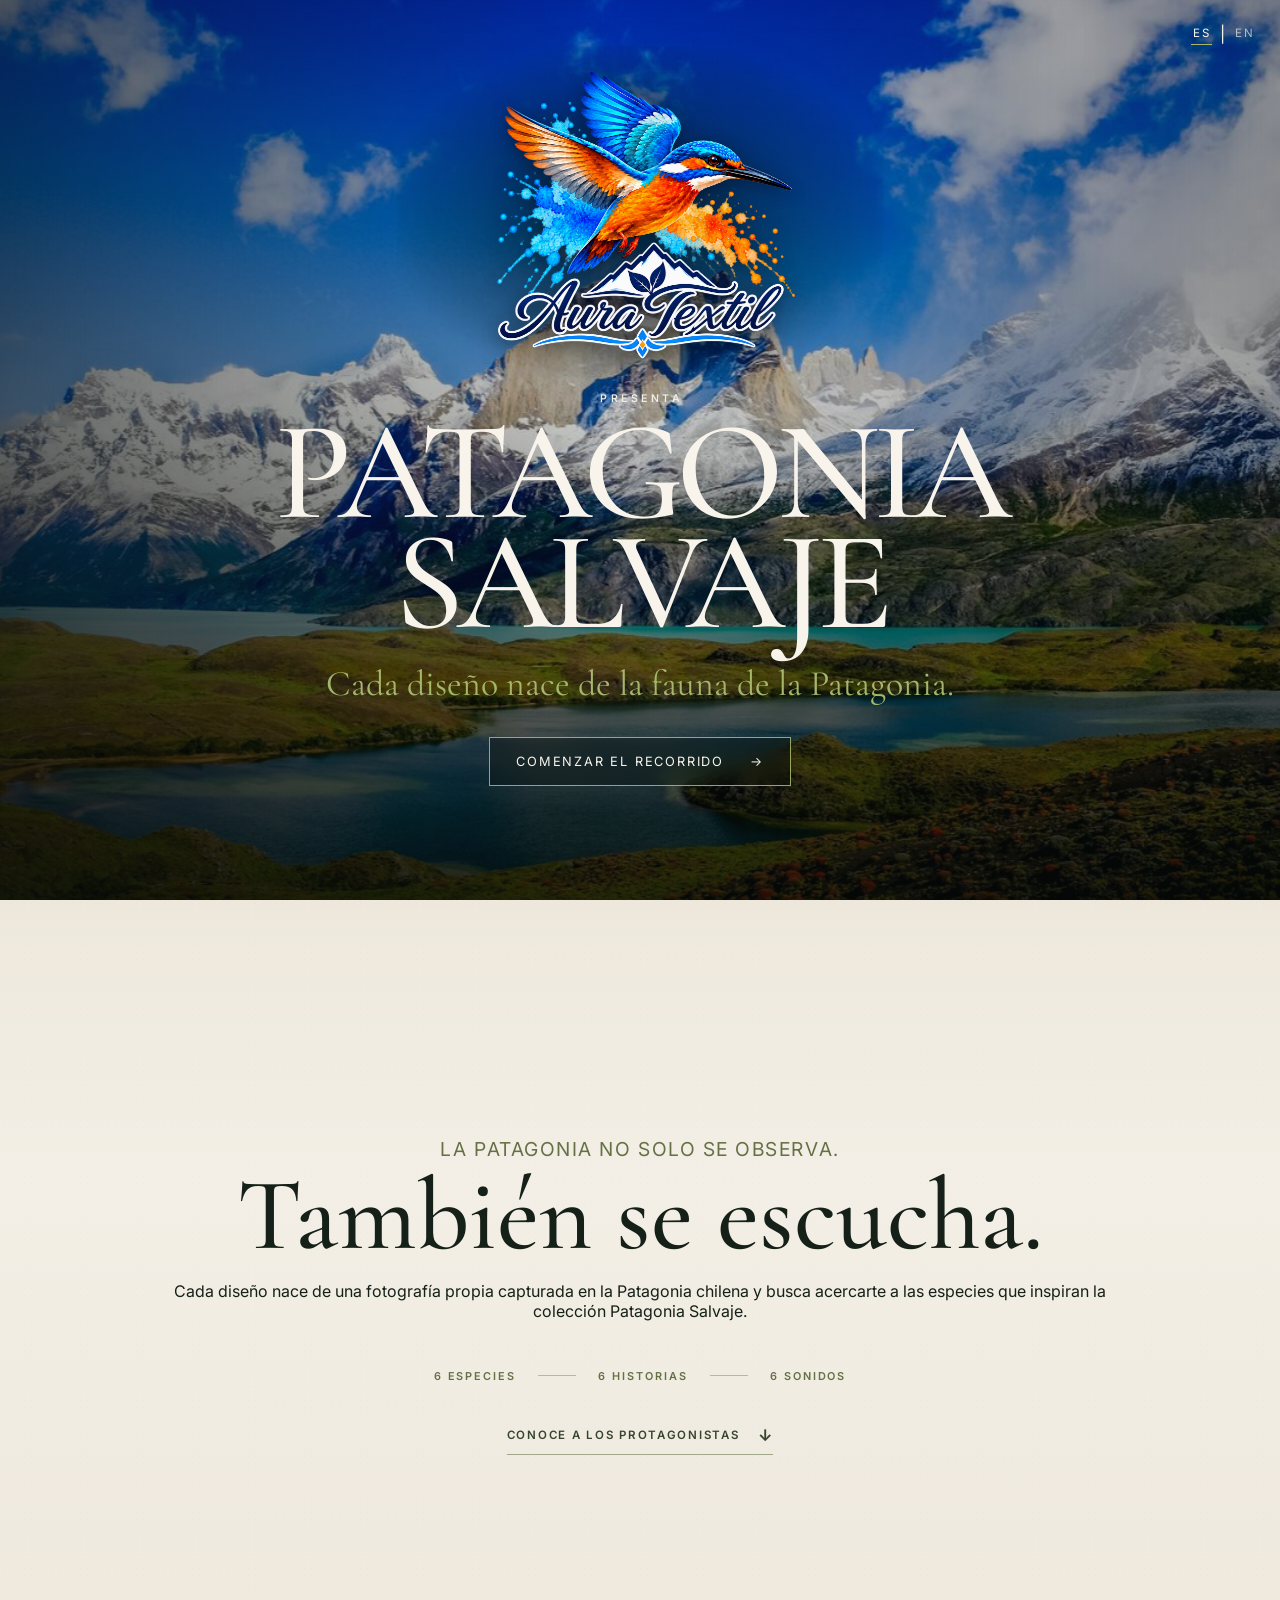
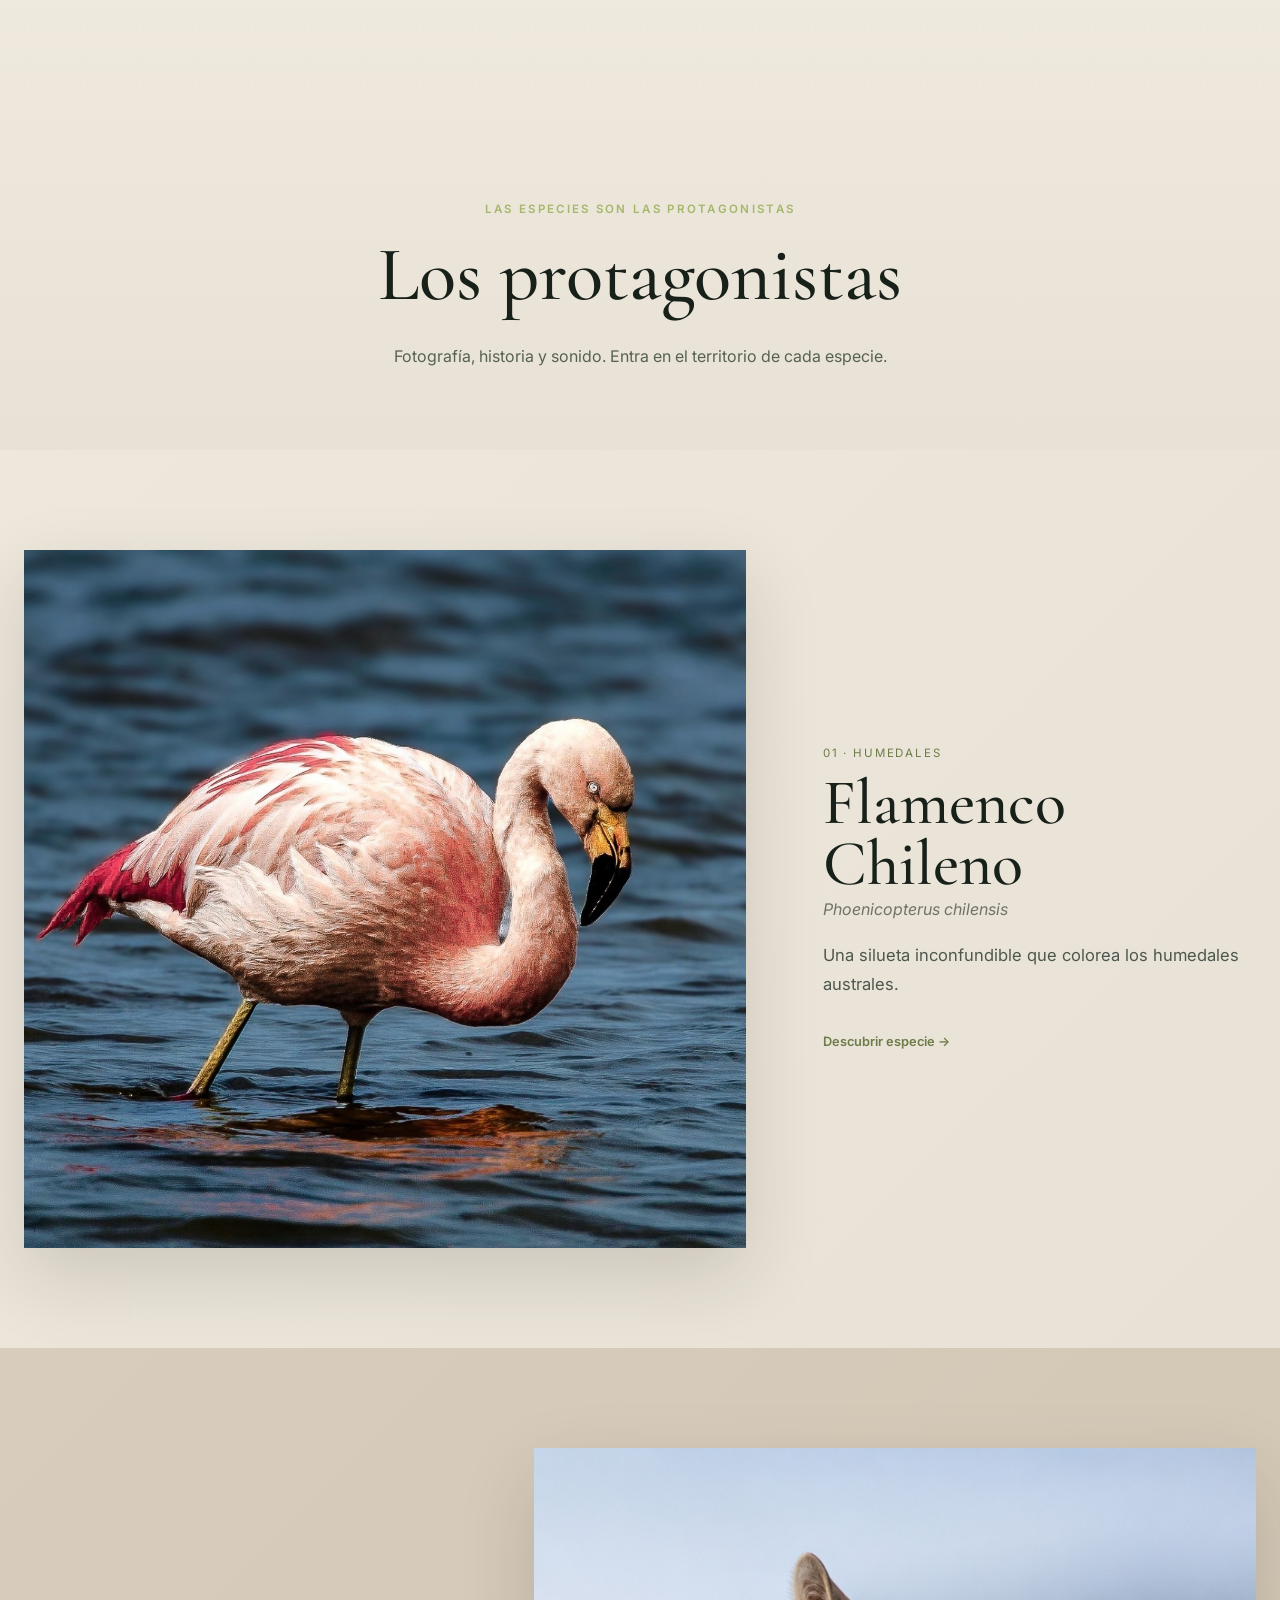
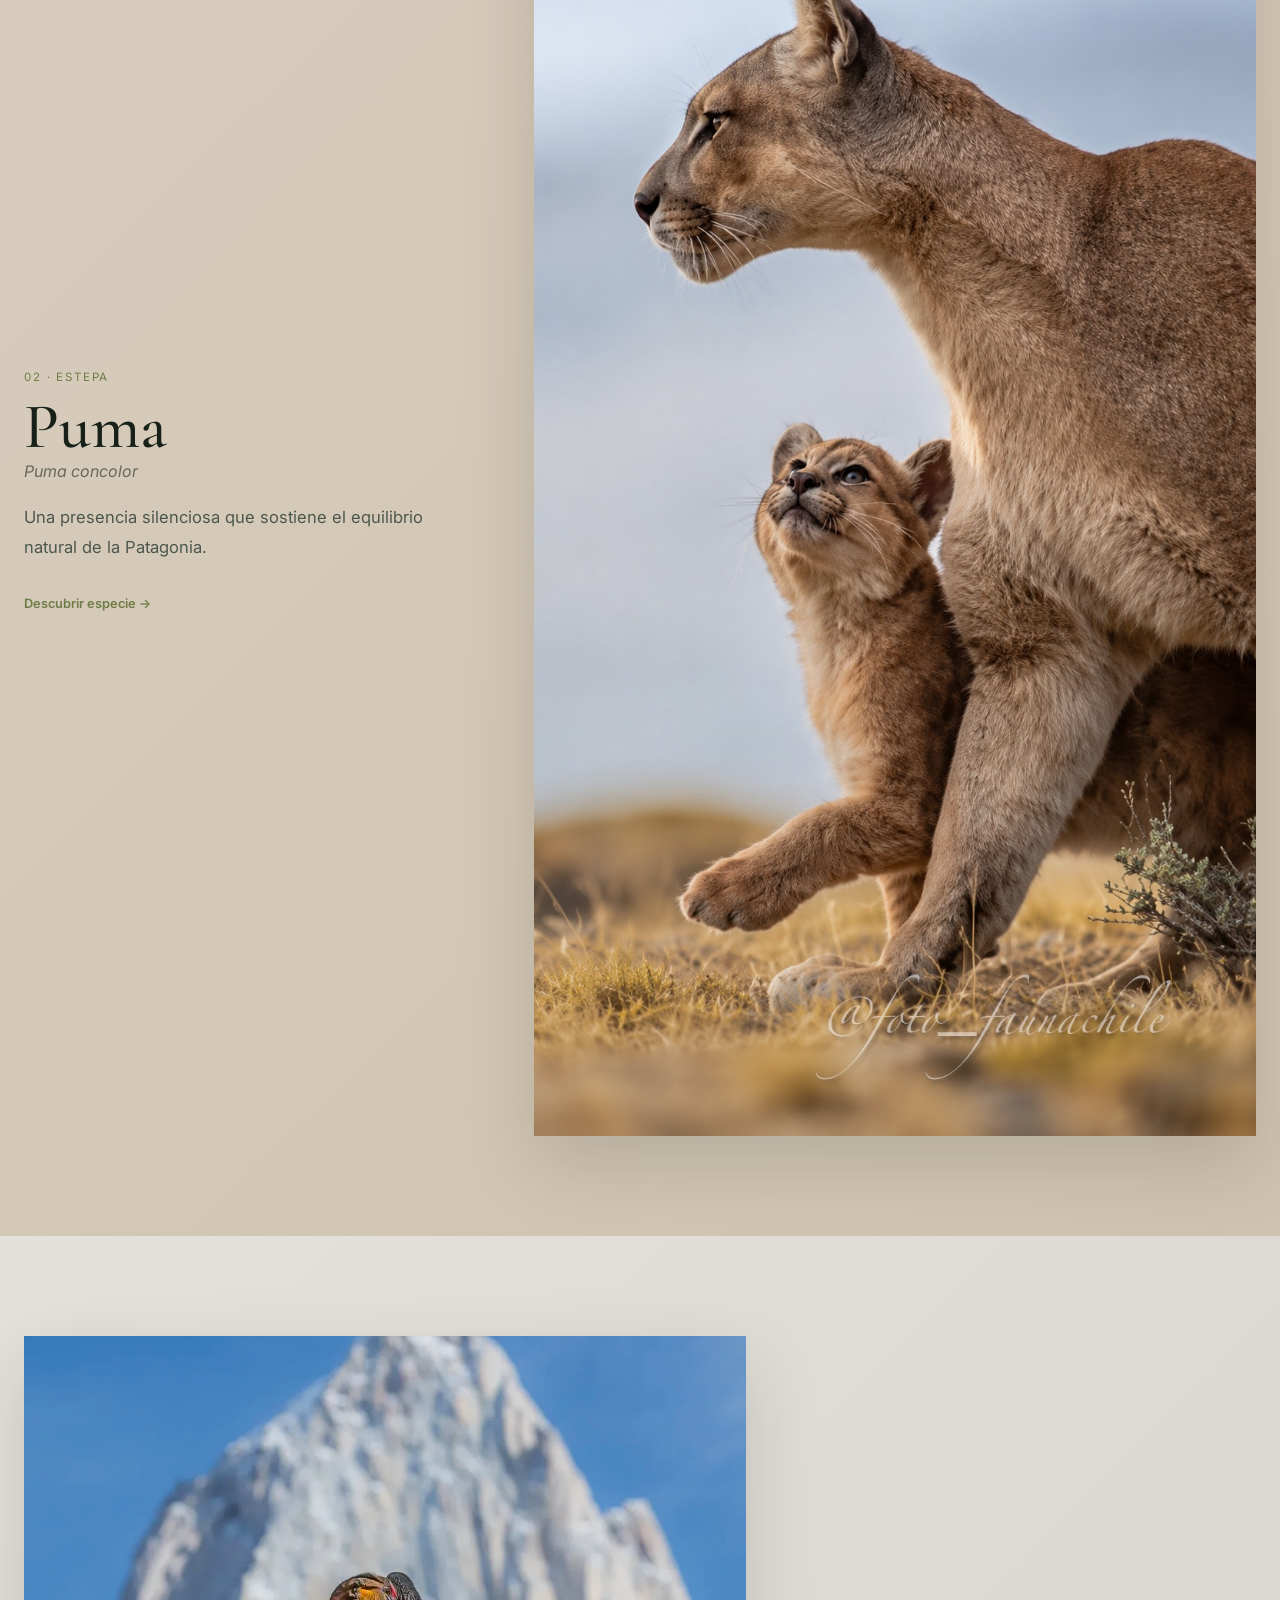
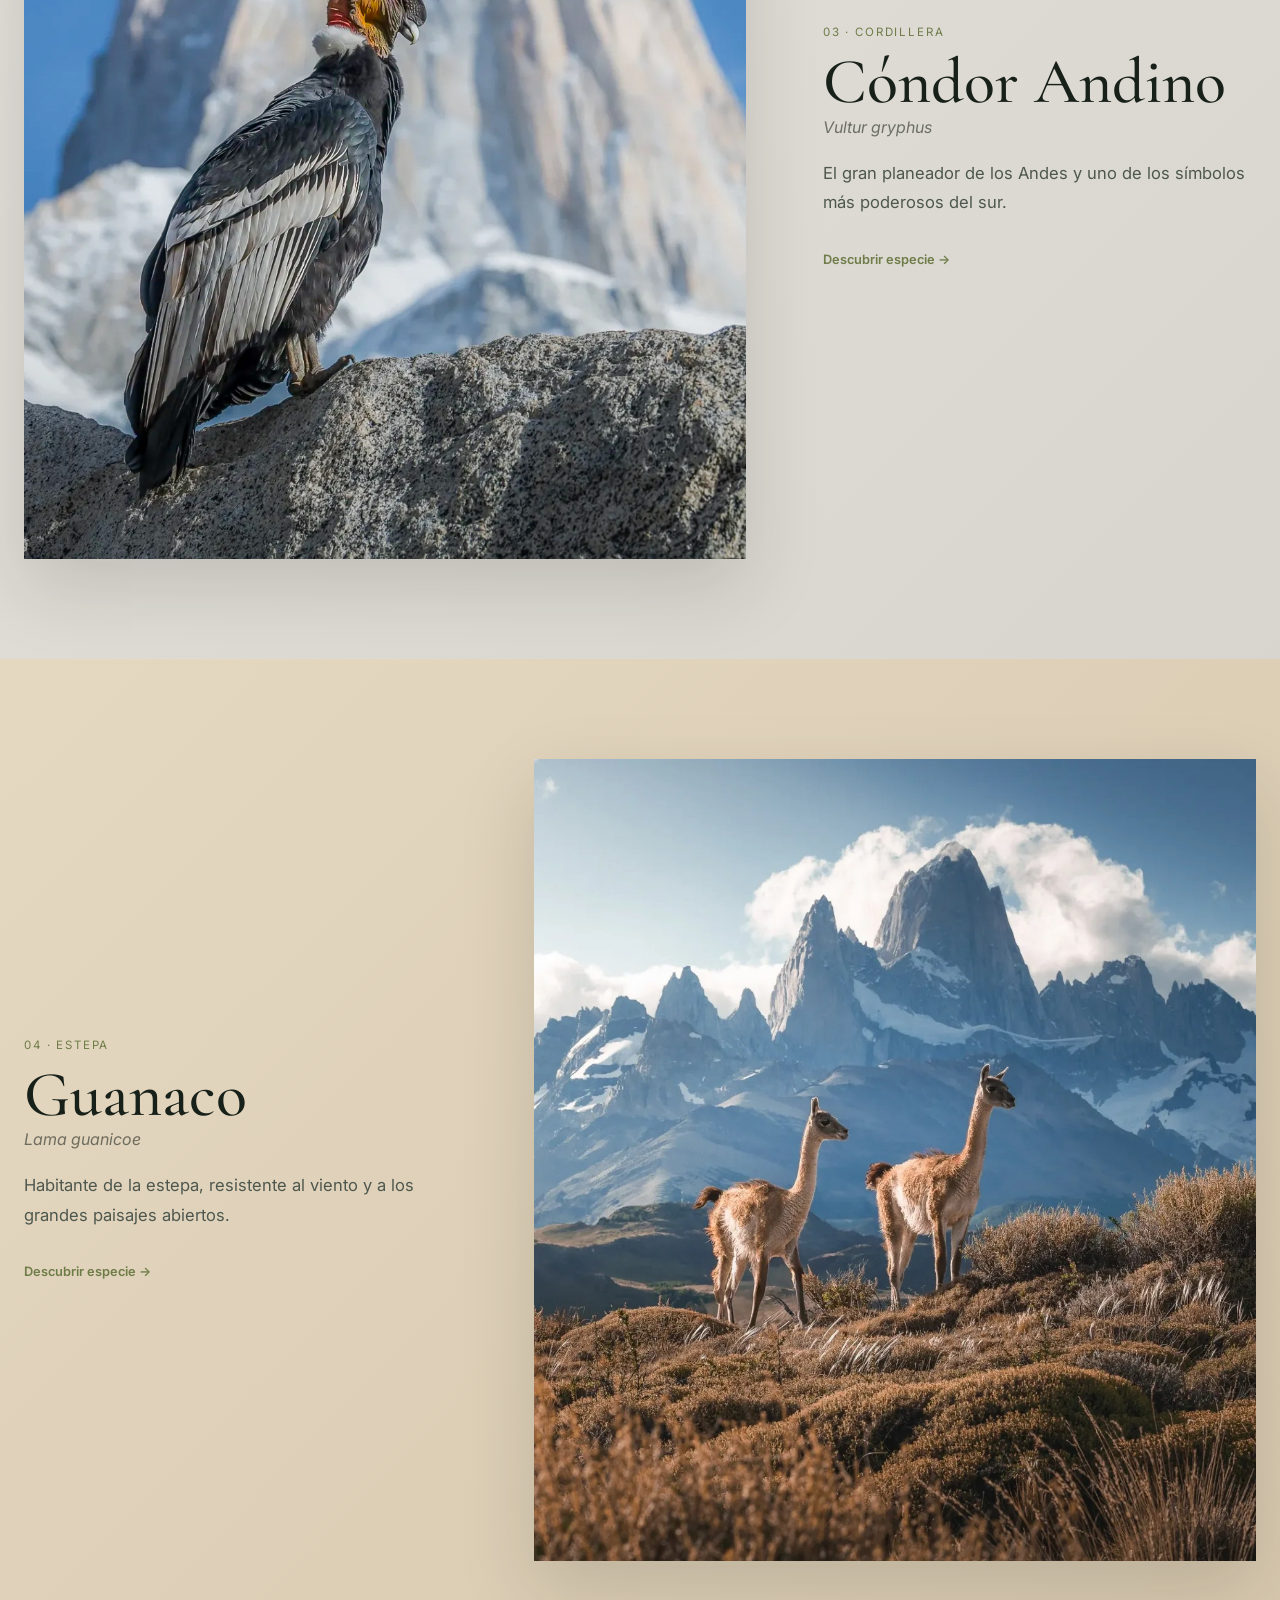
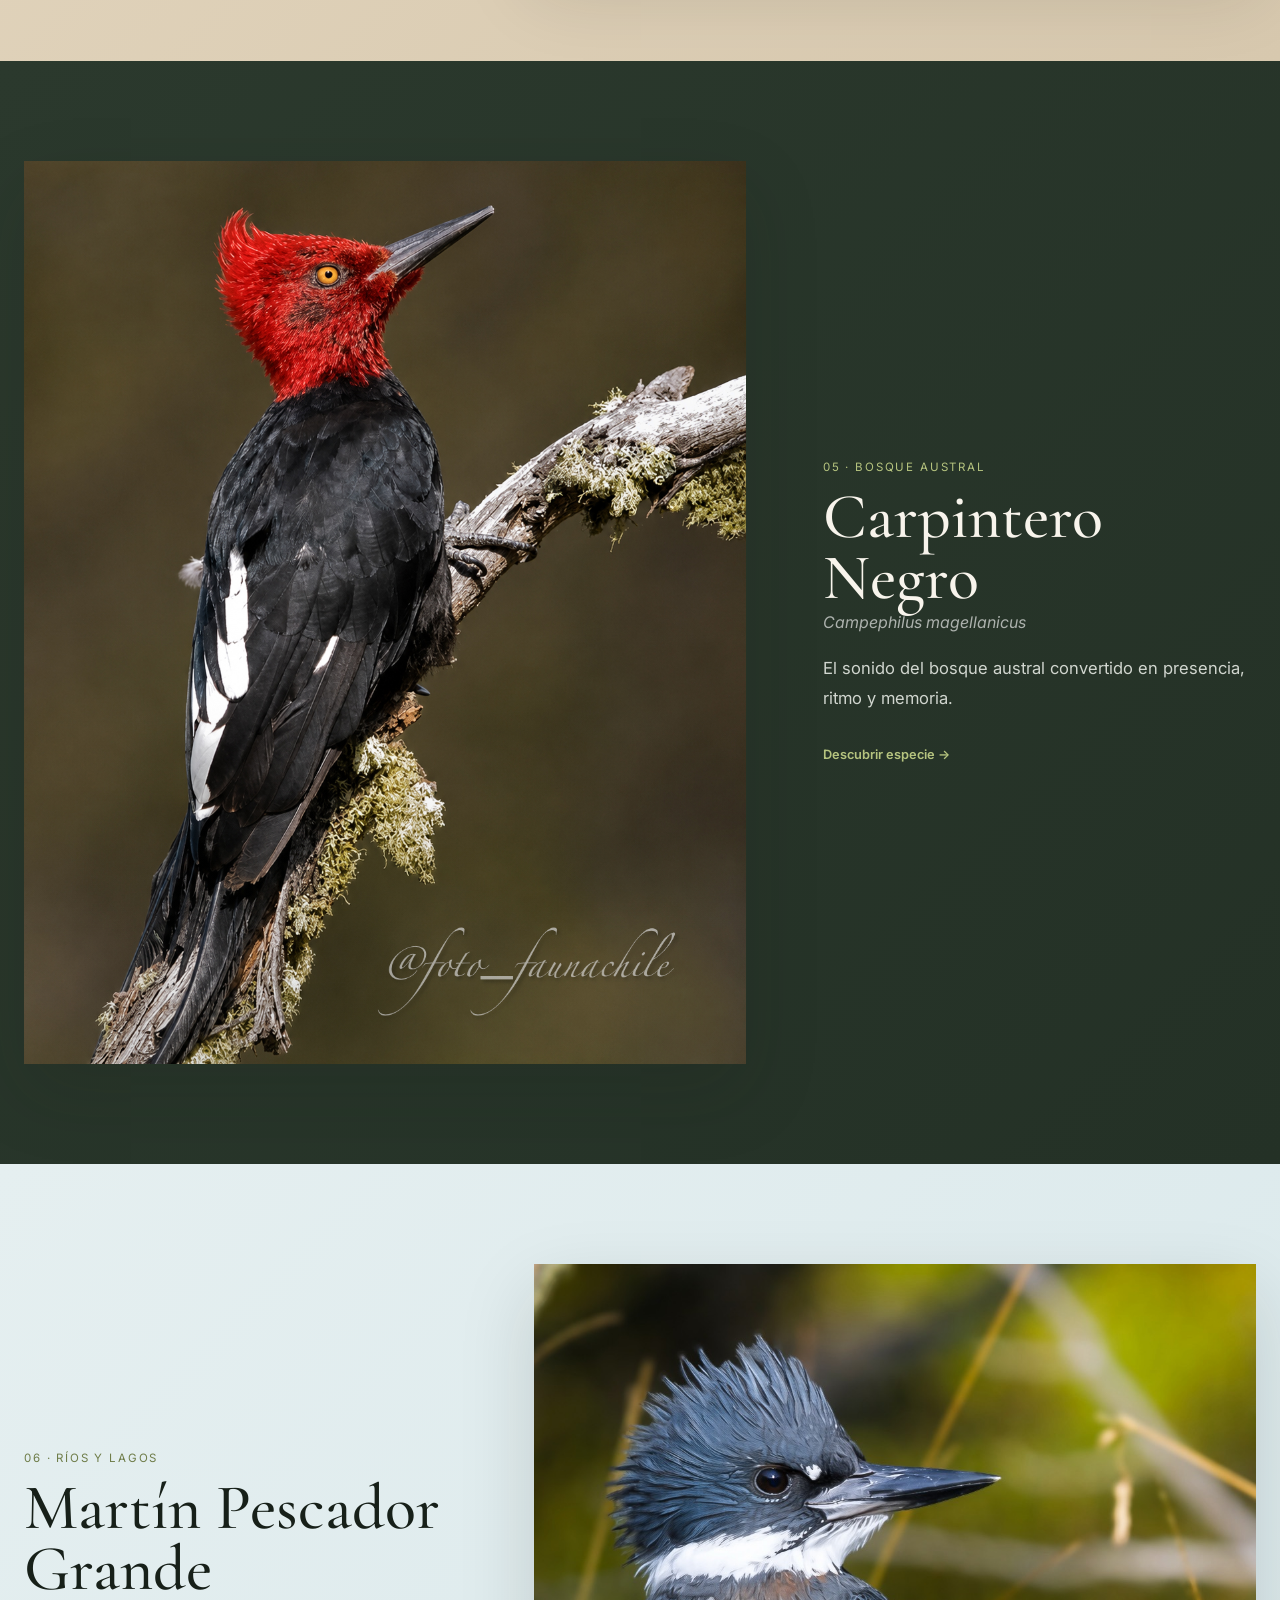
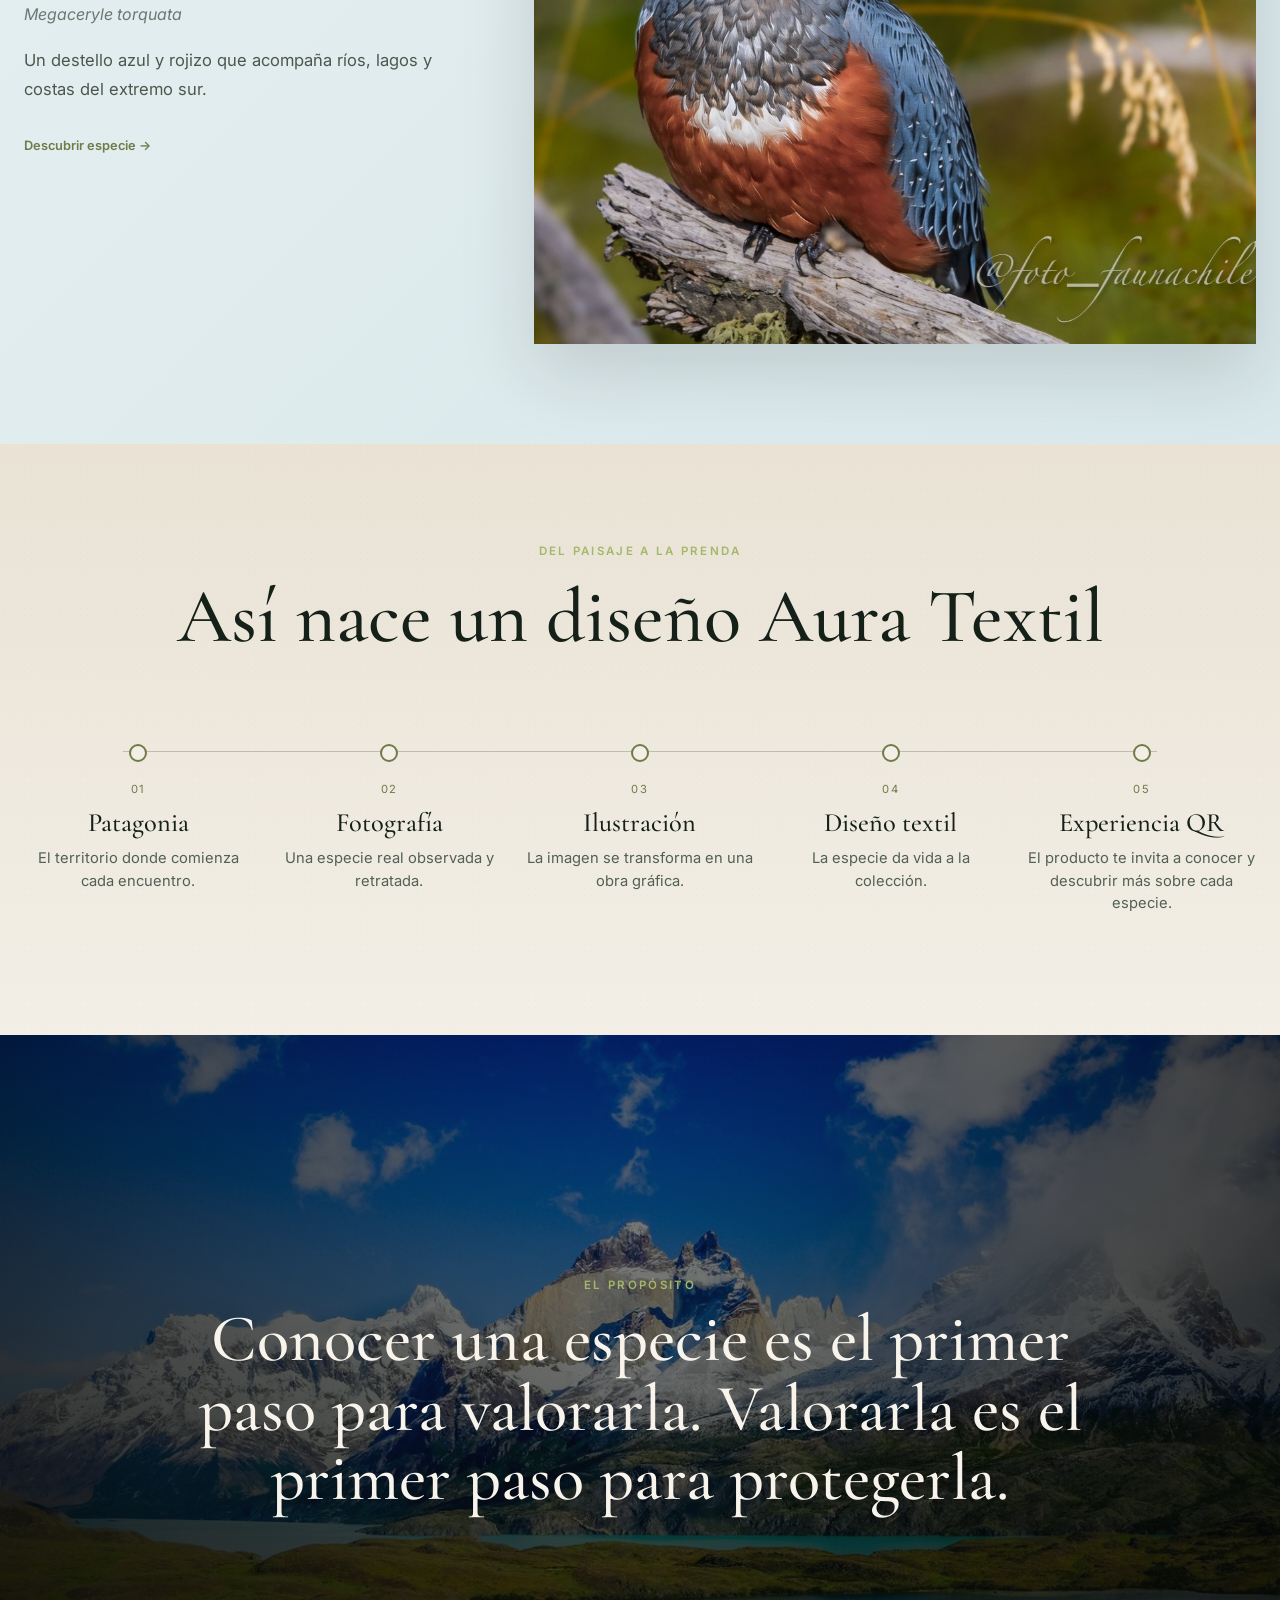
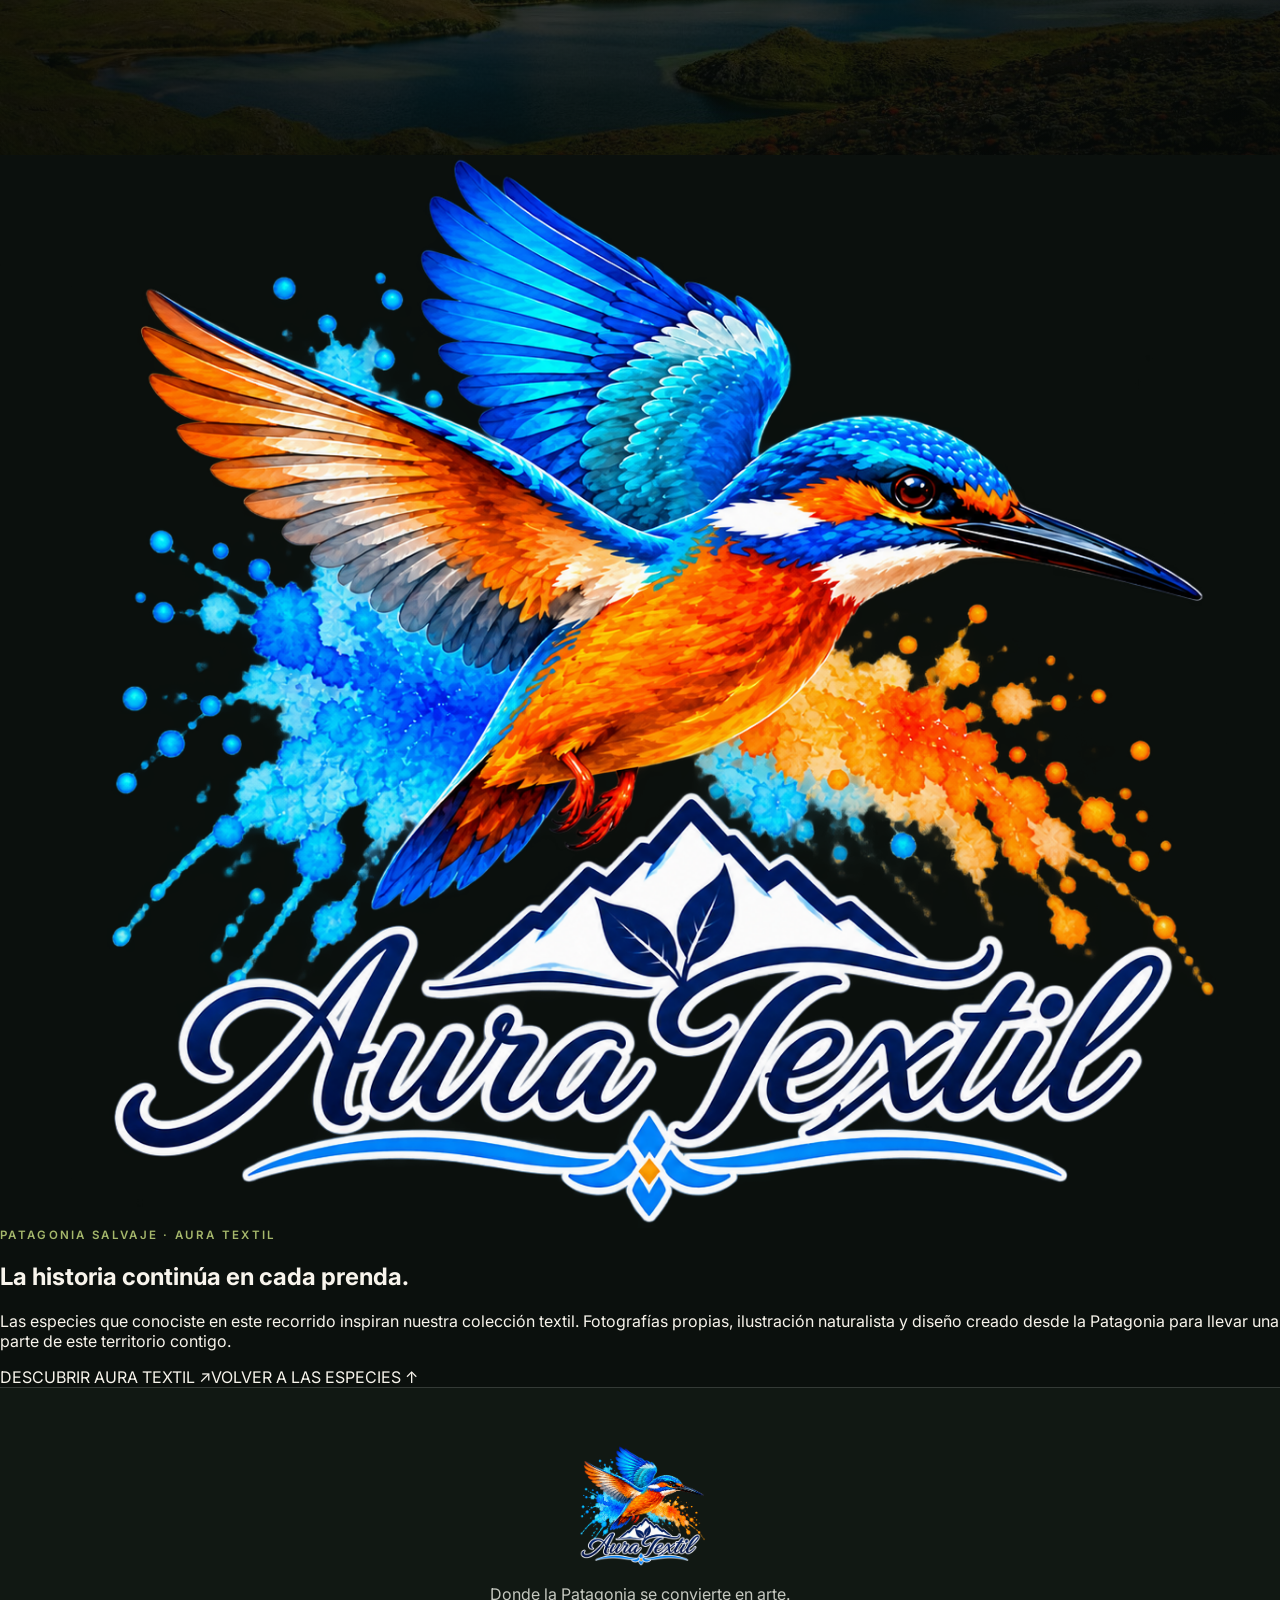
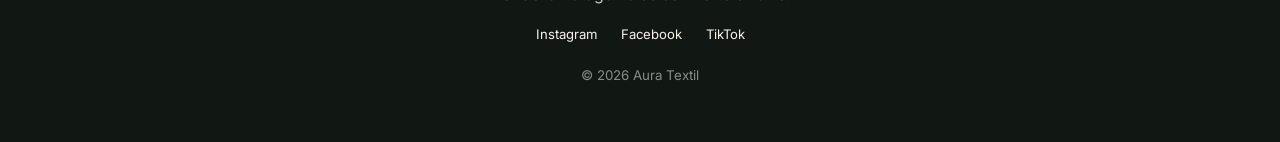
==== commit e2f50637: "Connect Patagonia Salvaje experience with Aura Textil collection" ====
--- a/index.html
+++ b/index.html
@@ -11,5 +11,6 @@
 <article class="species-chapter species-left reveal habitat-woodpecker"><div class="species-image-wrap"><a href="carpintero-negro/" aria-label="Carpintero Negro"><img src="assets/images/carpintero.jpg" alt="Carpintero Negro"><span class="image-explore" data-es="EXPLORAR ESPECIE ↗" data-en="EXPLORE SPECIES ↗">EXPLORAR ESPECIE ↗</span></a></div><div class="species-copy"><span>05 · BOSQUE AUSTRAL</span><h3 data-es="Carpintero Negro" data-en="Black Woodpecker">Carpintero Negro</h3><p class="scientific"><em>Campephilus magellanicus</em></p><p data-es="El sonido del bosque austral convertido en presencia, ritmo y memoria." data-en="The sound of the southern forest turned into presence, rhythm and memory.">El sonido del bosque austral convertido en presencia, ritmo y memoria.</p><a href="carpintero-negro/" data-es="Descubrir especie →" data-en="Discover species →">Descubrir especie →</a></div></article>
 <article class="species-chapter species-right reveal habitat-kingfisher"><div class="species-image-wrap"><a href="martin-pescador/" aria-label="Martín Pescador Grande"><img src="assets/images/martin.jpg" alt="Martín Pescador Grande"><span class="image-explore" data-es="EXPLORAR ESPECIE ↗" data-en="EXPLORE SPECIES ↗">EXPLORAR ESPECIE ↗</span></a></div><div class="species-copy"><span>06 · RÍOS Y LAGOS</span><h3 data-es="Martín Pescador Grande" data-en="Ringed Kingfisher">Martín Pescador Grande</h3><p class="scientific"><em>Megaceryle torquata</em></p><p data-es="Un destello azul y rojizo que acompaña ríos, lagos y costas del extremo sur." data-en="A blue and reddish flash along rivers, lakes and coasts of the far south.">Un destello azul y rojizo que acompaña ríos, lagos y costas del extremo sur.</p><a href="martin-pescador/" data-es="Descubrir especie →" data-en="Discover species →">Descubrir especie →</a></div></article></section>
 <section id="proceso" class="process-section"><div class="process-intro reveal"><p class="eyebrow" data-es="DEL PAISAJE A LA PRENDA" data-en="FROM LANDSCAPE TO GARMENT">DEL PAISAJE A LA PRENDA</p><h2 data-es="Así nace un diseño Aura Textil" data-en="How an Aura Textil design begins">Así nace un diseño Aura Textil</h2></div><div class="process-line"><article class="reveal"><span>01</span><h3>Patagonia</h3><p data-es="El territorio donde comienza cada encuentro." data-en="The territory where every encounter begins.">El territorio donde comienza cada encuentro.</p></article><article class="reveal"><span>02</span><h3 data-es="Fotografía" data-en="Photography">Fotografía</h3><p data-es="Una especie real observada y retratada." data-en="A real species observed and portrayed.">Una especie real observada y retratada.</p></article><article class="reveal"><span>03</span><h3 data-es="Ilustración" data-en="Illustration">Ilustración</h3><p data-es="La imagen se transforma en una obra gráfica." data-en="The image becomes a graphic artwork.">La imagen se transforma en una obra gráfica.</p></article><article class="reveal"><span>04</span><h3 data-es="Diseño textil" data-en="Textile design">Diseño textil</h3><p data-es="La especie da vida a la colección." data-en="The species gives life to the collection.">La especie da vida a la colección.</p></article><article class="reveal"><span>05</span><h3 data-es="Experiencia QR" data-en="QR experience">Experiencia QR</h3><p data-es="El producto te invita a conocer y descubrir más sobre cada especie." data-en="The product invites you to learn and discover more about each species.">El producto te invita a conocer y descubrir más sobre cada especie.</p></article></div></section>
-<section id="proposito" class="purpose-section"><div class="purpose-media"></div><div class="purpose-overlay"></div><div class="purpose-content reveal"><p class="eyebrow" data-es="EL PROPÓSITO" data-en="THE PURPOSE">EL PROPÓSITO</p><blockquote data-es="Conocer una especie es el primer paso para valorarla. Valorarla es el primer paso para protegerla." data-en="Knowing a species is the first step toward appreciating it. Appreciating it is the first step toward protecting it.">Conocer una especie es el primer paso para valorarla. Valorarla es el primer paso para protegerla.</blockquote></div></section></main>
+<section id="proposito" class="purpose-section"><div class="purpose-media"></div><div class="purpose-overlay"></div><div class="purpose-content reveal"><p class="eyebrow" data-es="EL PROPÓSITO" data-en="THE PURPOSE">EL PROPÓSITO</p><blockquote data-es="Conocer una especie es el primer paso para valorarla. Valorarla es el primer paso para protegerla." data-en="Knowing a species is the first step toward appreciating it. Appreciating it is the first step toward protecting it.">Conocer una especie es el primer paso para valorarla. Valorarla es el primer paso para protegerla.</blockquote></div></section>
+<section class="collection-section"><div class="collection-inner reveal"><div class="collection-brand"><img src="assets/images/logo.png" alt="Aura Textil"><p class="eyebrow" data-es="PATAGONIA SALVAJE · AURA TEXTIL" data-en="PATAGONIA SALVAJE · AURA TEXTIL">PATAGONIA SALVAJE · AURA TEXTIL</p></div><div class="collection-copy"><h2 data-es="La historia continúa en cada prenda." data-en="The story continues in every garment.">La historia continúa en cada prenda.</h2><p data-es="Las especies que conociste en este recorrido inspiran nuestra colección textil. Fotografías propias, ilustración naturalista y diseño creado desde la Patagonia para llevar una parte de este territorio contigo." data-en="The species you met along this journey inspire our textile collection. Original photography, naturalist illustration and design created in Patagonia so you can carry a piece of this territory with you.">Las especies que conociste en este recorrido inspiran nuestra colección textil. Fotografías propias, ilustración naturalista y diseño creado desde la Patagonia para llevar una parte de este territorio contigo.</p><div class="collection-actions"><a class="collection-primary" href="https://instagram.com/_auratextil" target="_blank" rel="noopener" data-es="DESCUBRIR AURA TEXTIL ↗" data-en="DISCOVER AURA TEXTIL ↗">DESCUBRIR AURA TEXTIL ↗</a><a class="collection-secondary" href="#especies" data-es="VOLVER A LAS ESPECIES ↑" data-en="BACK TO THE SPECIES ↑">VOLVER A LAS ESPECIES ↑</a></div></div></div></section></main>
 <footer class="footer"><img src="assets/images/logo.png" alt="Aura Textil"><p data-es="Donde la Patagonia se convierte en arte." data-en="Where Patagonia becomes art.">Donde la Patagonia se convierte en arte.</p><div class="social-links"><a href="https://instagram.com/_auratextil" target="_blank" rel="noopener">Instagram</a><a href="https://www.facebook.com/auratextil" target="_blank" rel="noopener">Facebook</a><a href="https://www.tiktok.com/@aura.textil26" target="_blank" rel="noopener">TikTok</a></div><small>© 2026 Aura Textil</small></footer><script src="script.js"></script></body></html>
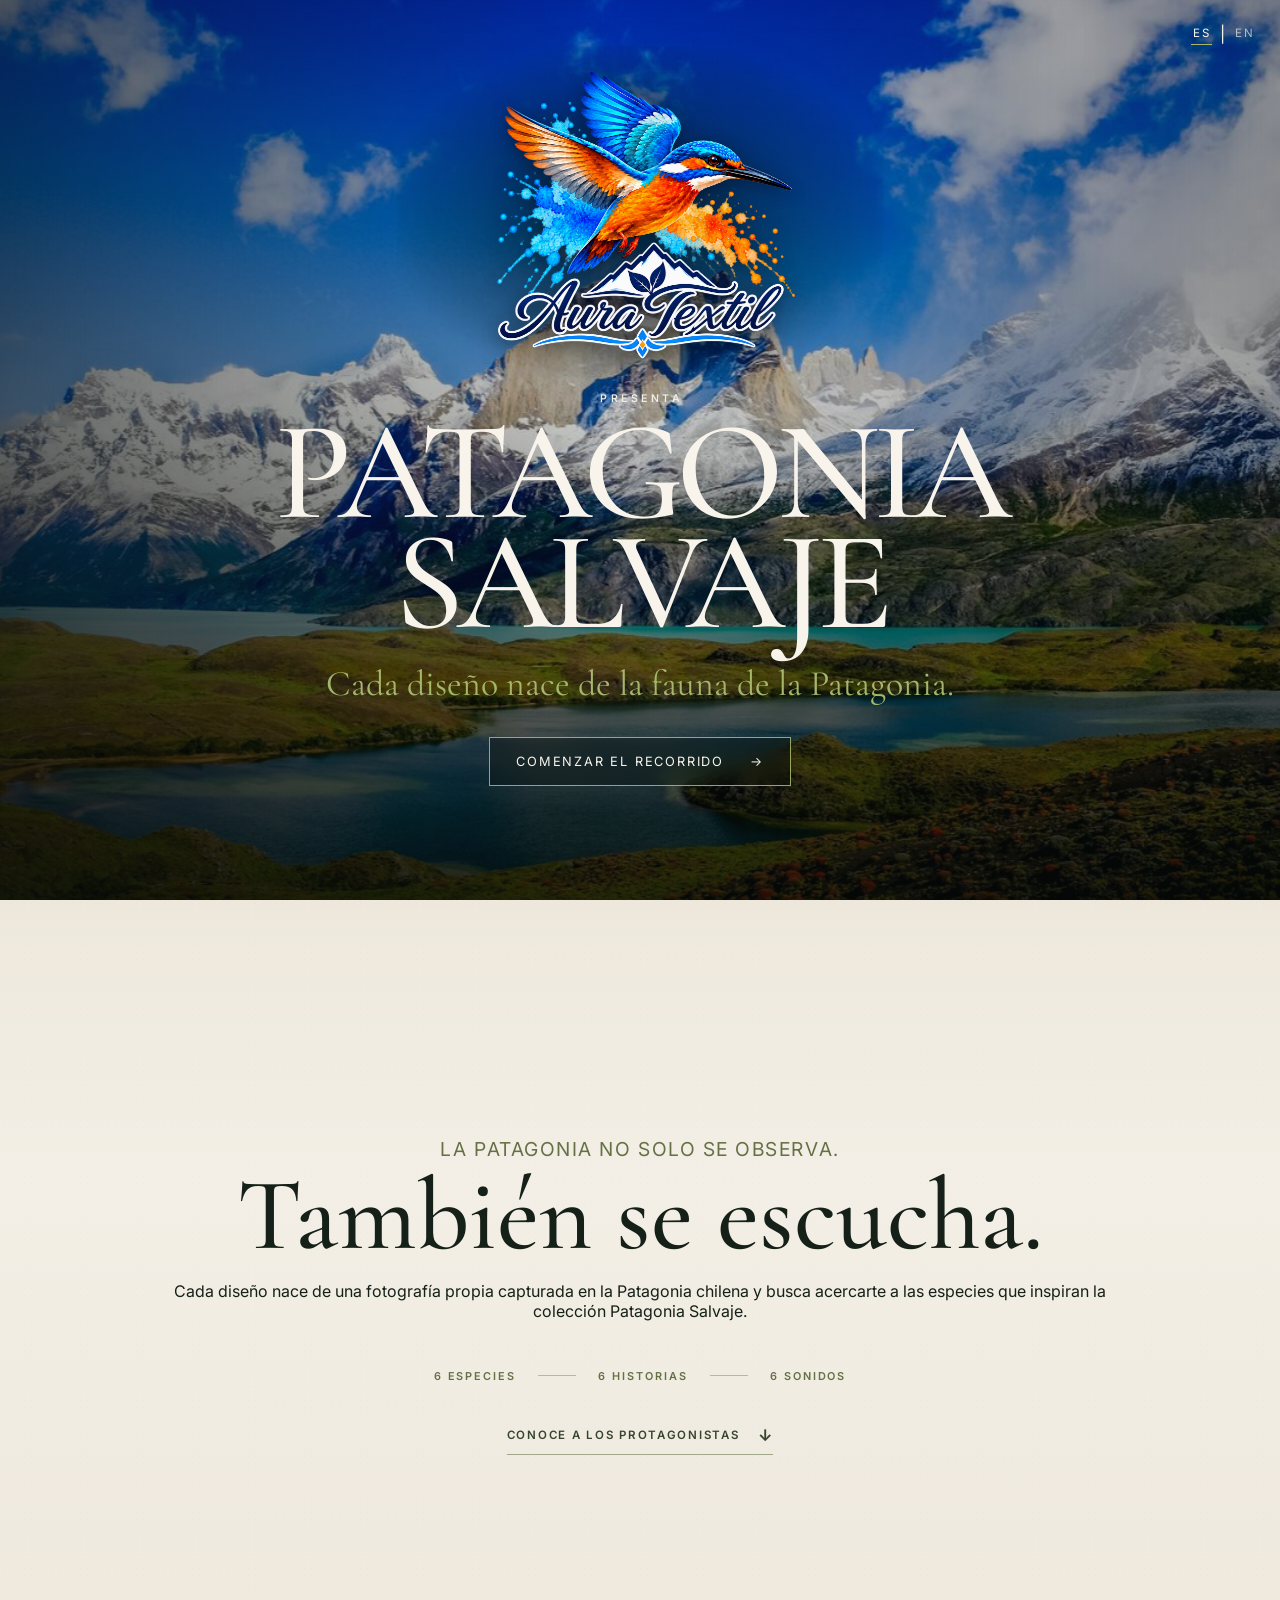
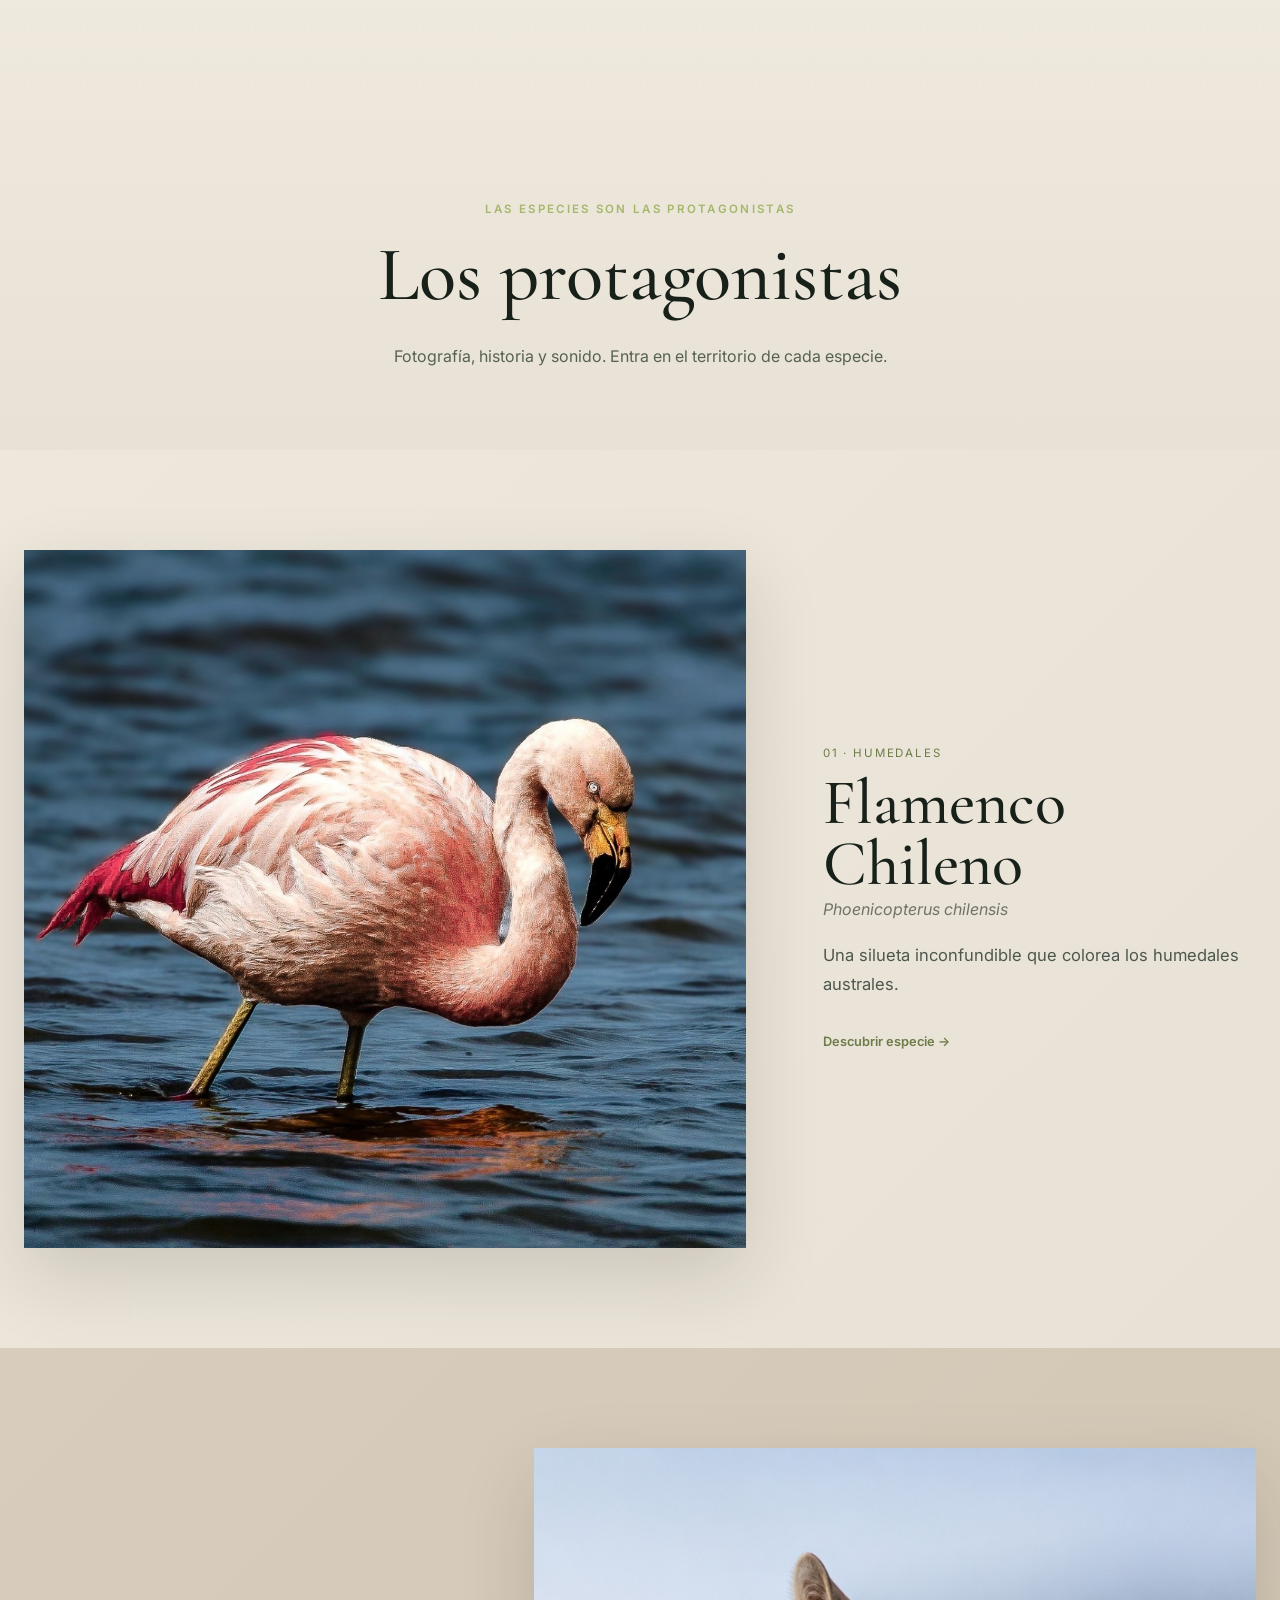
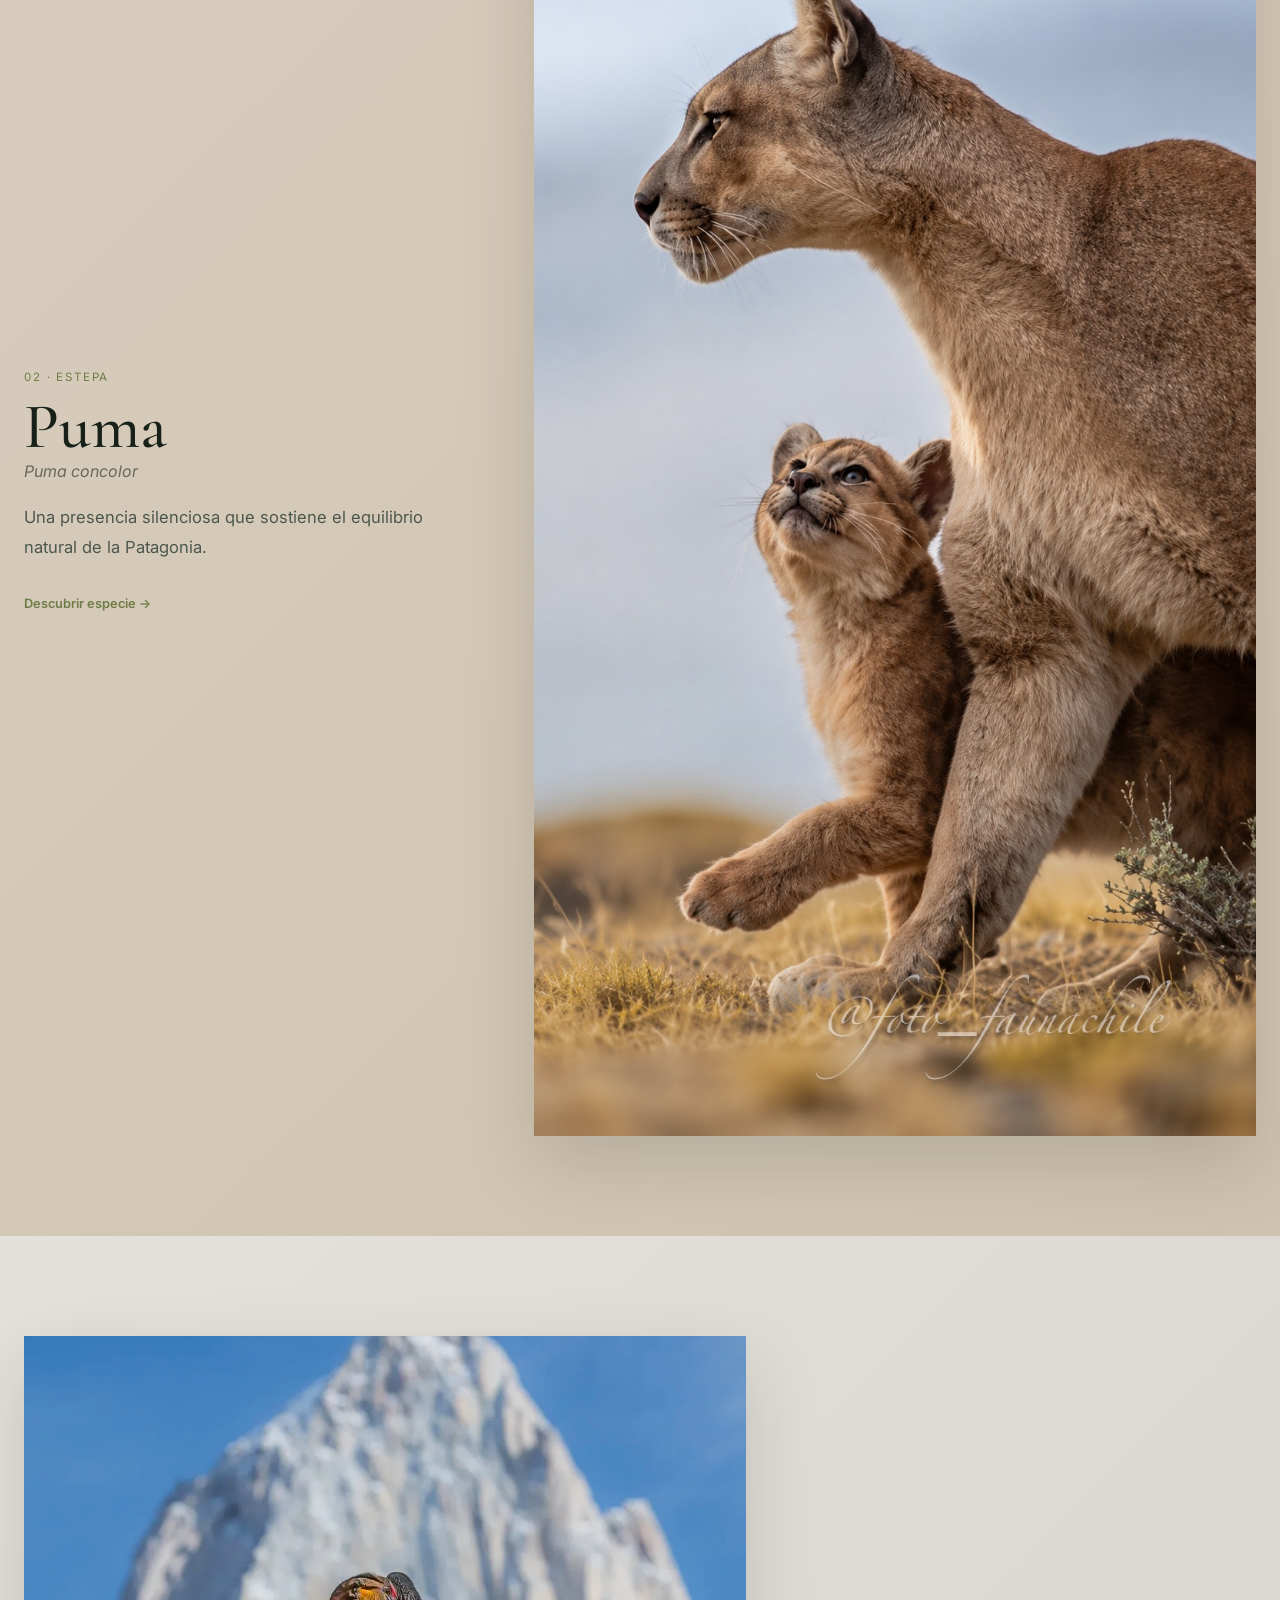
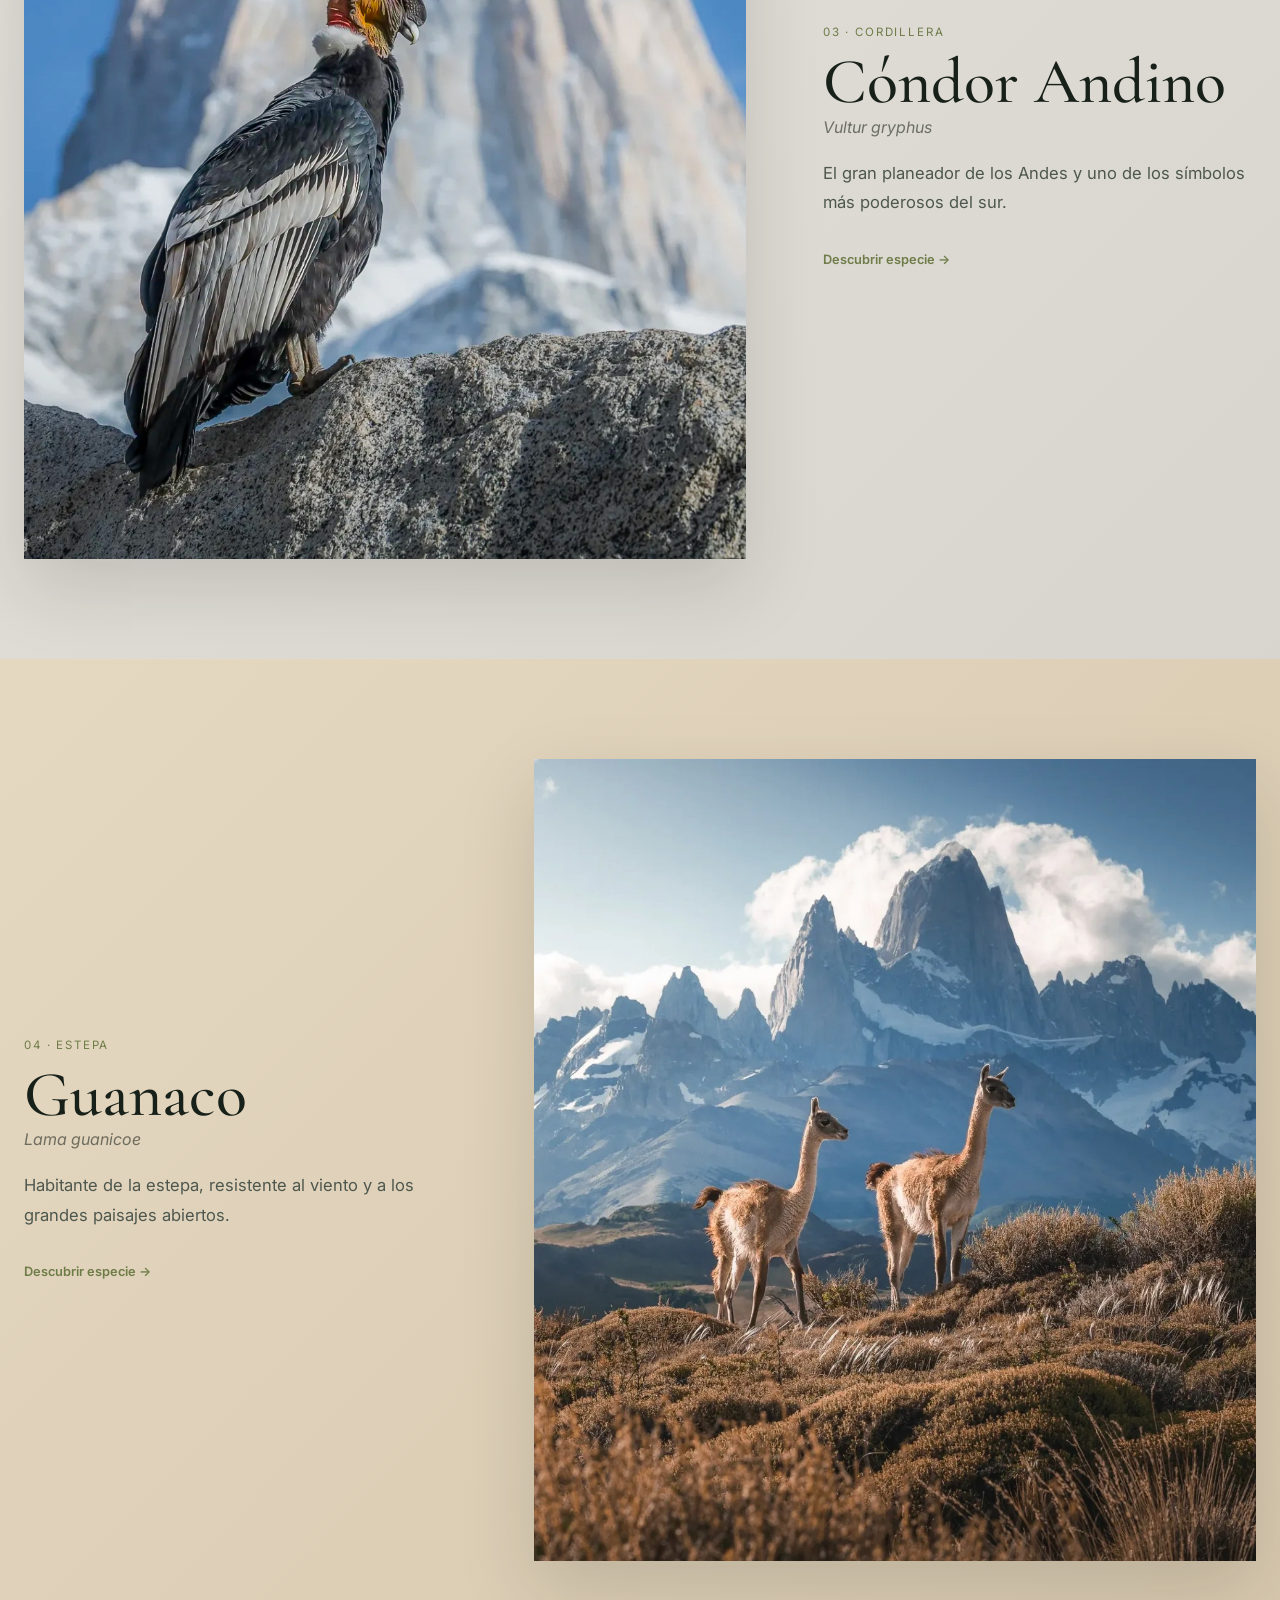
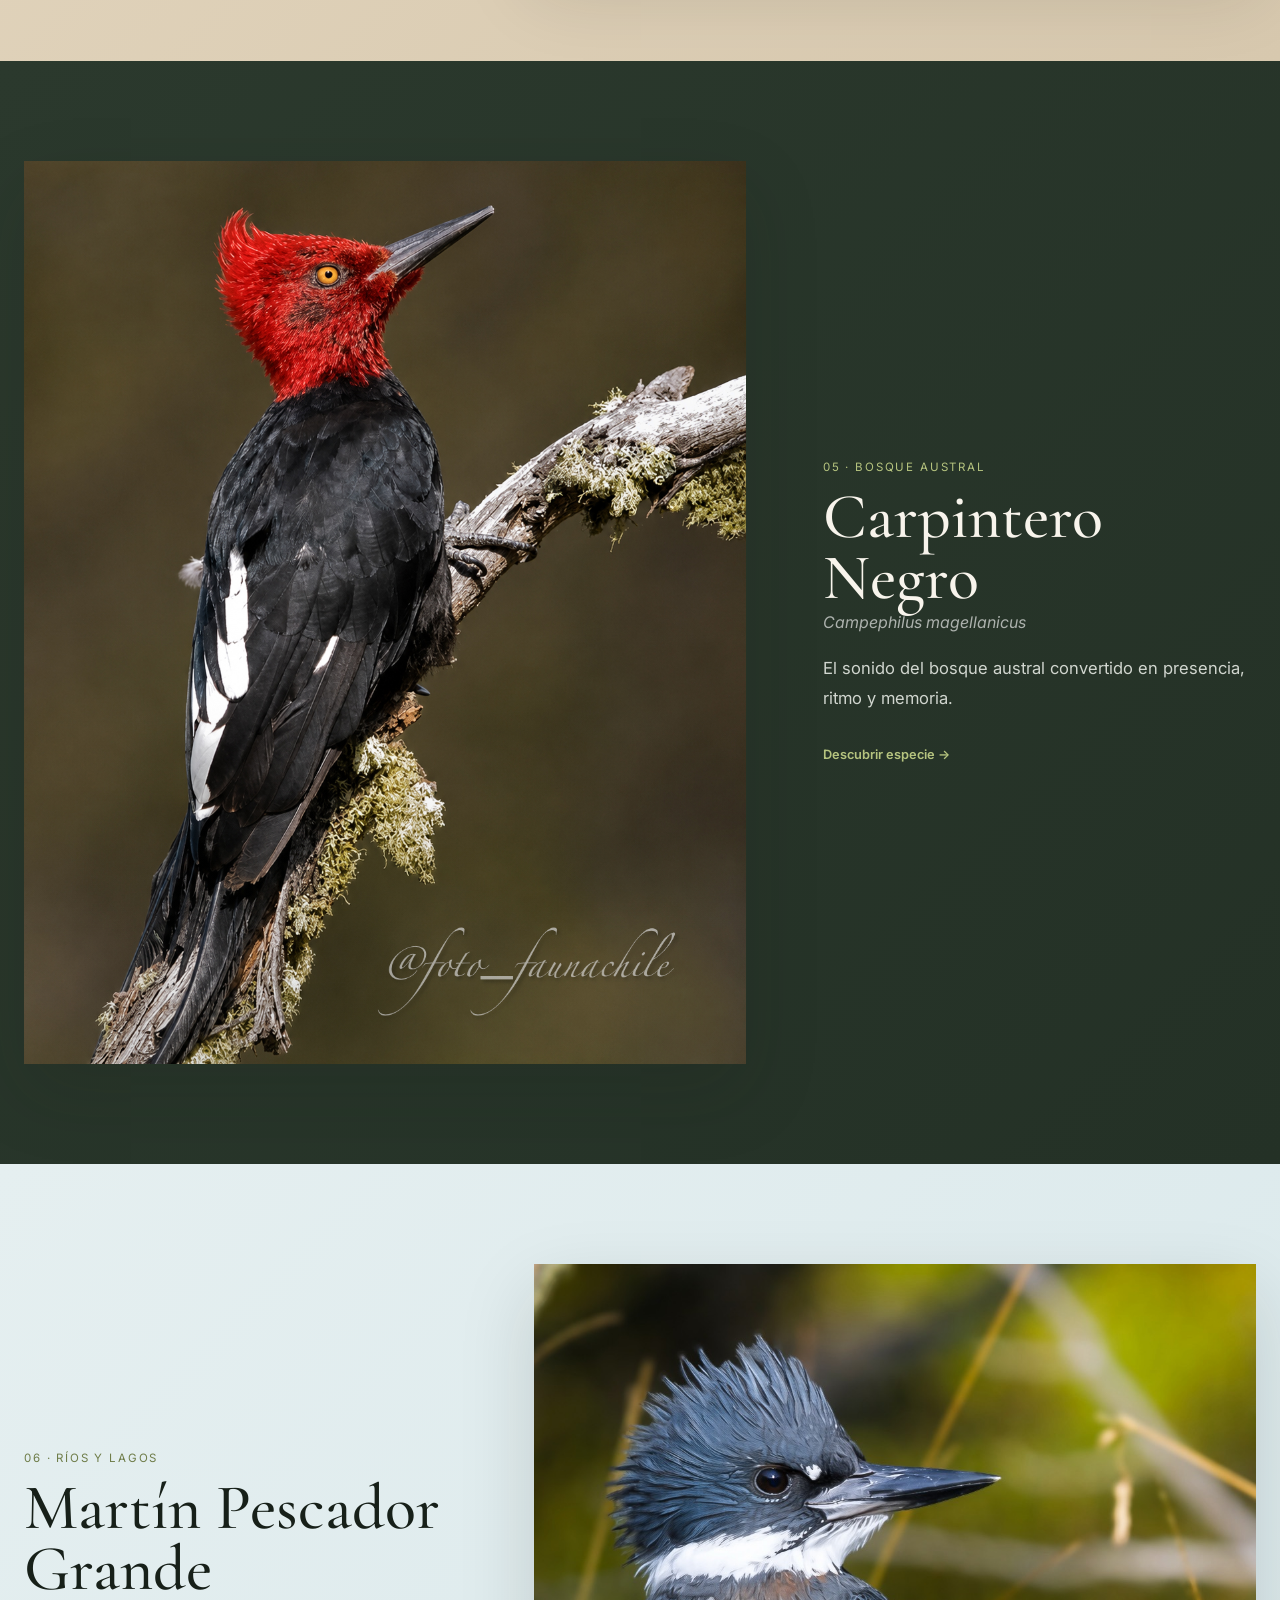
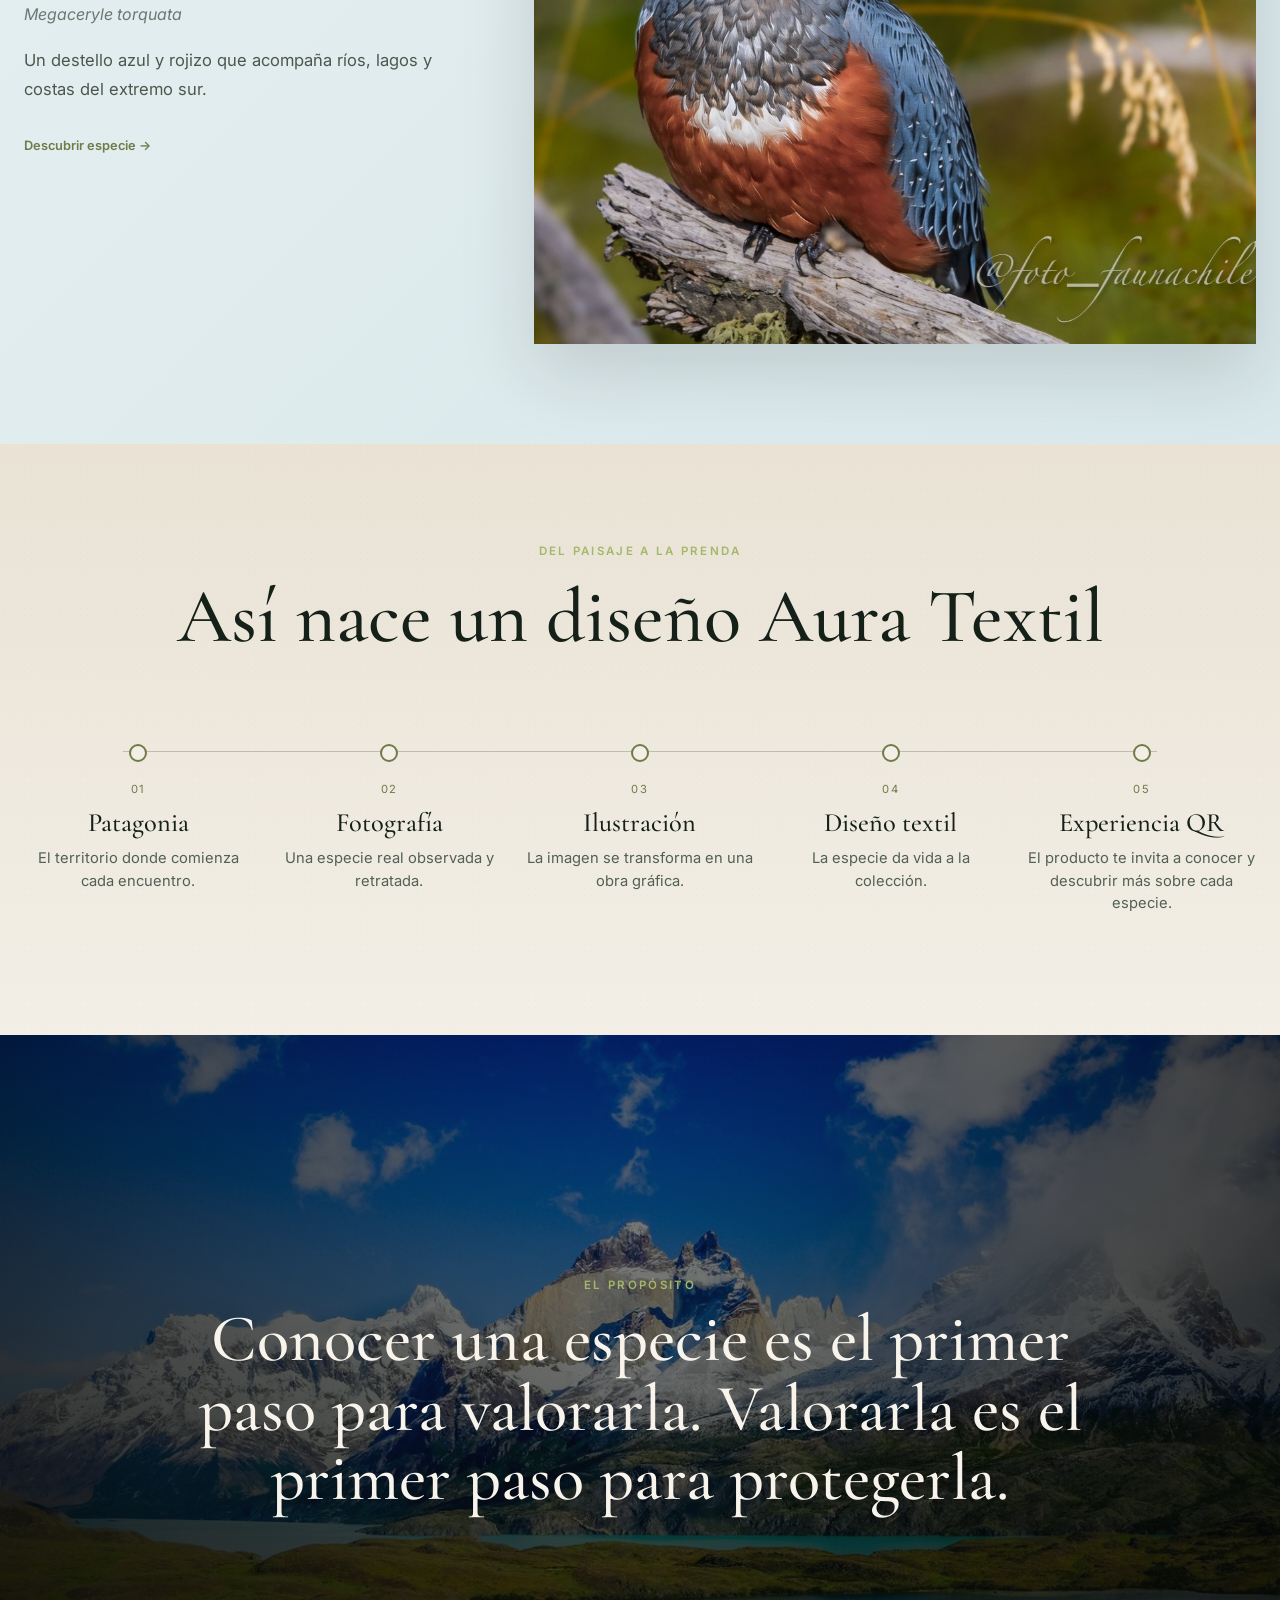
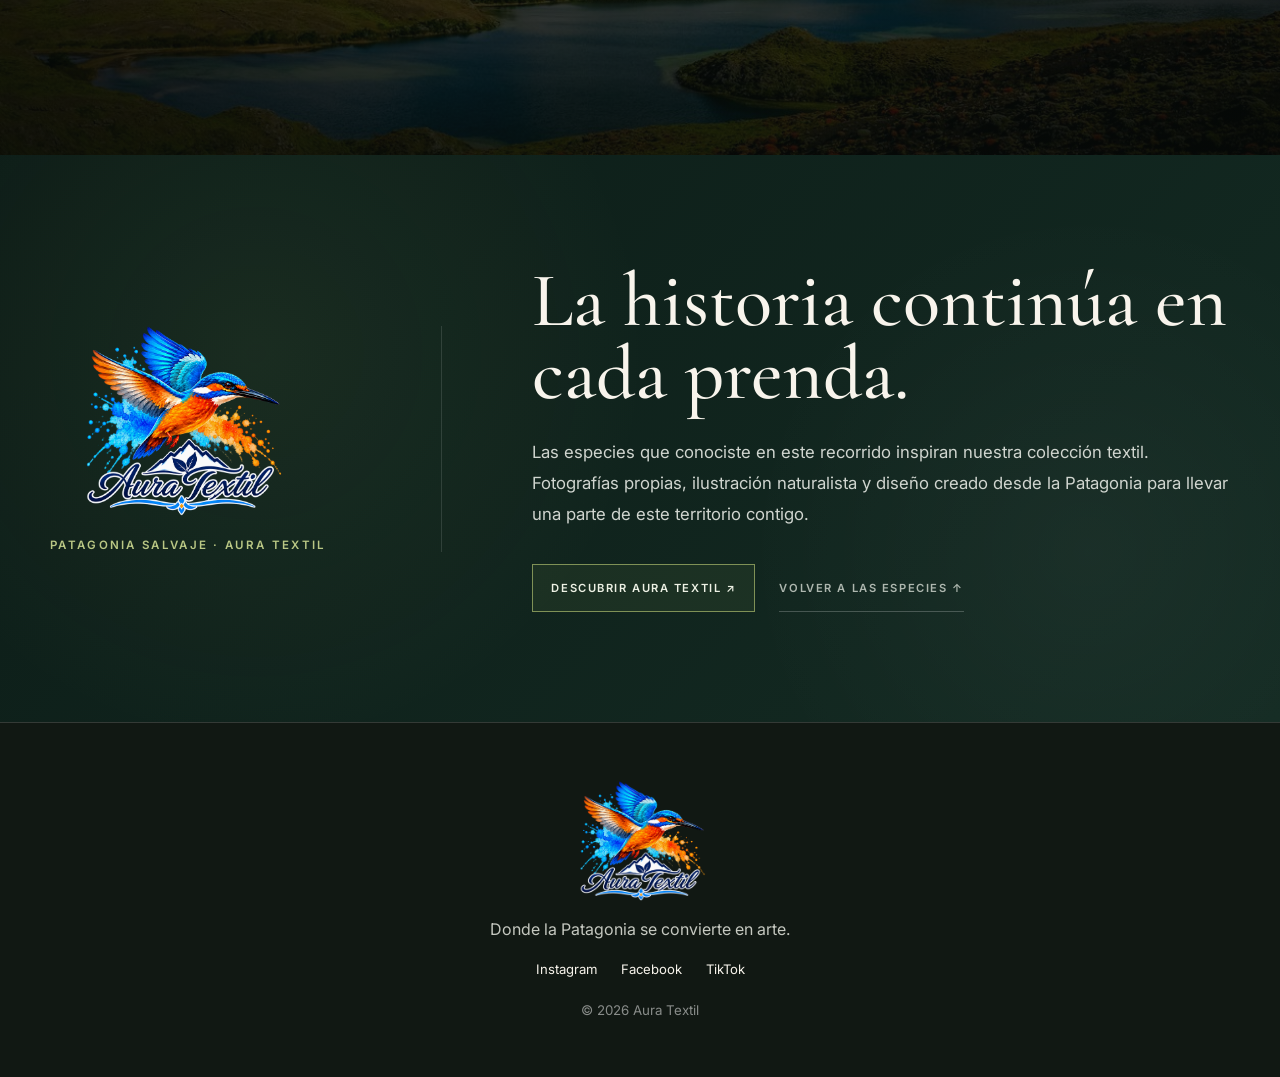
==== commit 504eb73f: "Polish bilingual species labels for final QA" ====
--- a/index.html
+++ b/index.html
@@ -4,12 +4,12 @@
 <section id="inicio" class="hero"><div class="hero-media"></div><div class="hero-overlay"></div><div class="hero-inner"><div class="brand-stage hero-reveal r1"><img class="hero-logo" src="assets/images/logo.png" alt="Aura Textil"></div><p class="hero-presenta hero-reveal r2" data-es="PRESENTA" data-en="PRESENTS">PRESENTA</p><h1 class="hero-reveal r3">PATAGONIA<br>SALVAJE</h1><p class="hero-tagline hero-reveal r4" data-es="Cada diseño nace de la fauna de la Patagonia." data-en="Every design is born from Patagonia's wildlife.">Cada diseño nace de la fauna de la Patagonia.</p><button id="startJourney" class="hero-cta hero-reveal r5"><span data-es="COMENZAR EL RECORRIDO" data-en="BEGIN THE JOURNEY">COMENZAR EL RECORRIDO</span><span>→</span></button></div><div class="hero-language"><button class="lang-btn active" data-lang="es">ES</button><span>|</span><button class="lang-btn" data-lang="en">EN</button></div></section>
 <section id="transicion" class="transition-section"><div class="transition-content reveal"><p class="transition-line" data-es="La Patagonia no solo se observa." data-en="Patagonia is not only seen.">La Patagonia no solo se observa.</p><h2 data-es="También se escucha." data-en="It is also heard.">También se escucha.</h2><p data-es="Cada diseño nace de una fotografía propia capturada en la Patagonia chilena y busca acercarte a las especies que inspiran la colección Patagonia Salvaje." data-en="Every design begins with an original photograph captured in Chilean Patagonia and brings you closer to the species that inspire Patagonia Salvaje.">Cada diseño nace de una fotografía propia capturada en la Patagonia chilena y busca acercarte a las especies que inspiran la colección Patagonia Salvaje.</p><div class="journey-manifest"><span data-es="6 ESPECIES" data-en="6 SPECIES">6 ESPECIES</span><i></i><span data-es="6 HISTORIAS" data-en="6 STORIES">6 HISTORIAS</span><i></i><span data-es="6 SONIDOS" data-en="6 SOUNDS">6 SONIDOS</span></div><a class="transition-cta" href="#especies"><span data-es="CONOCE A LOS PROTAGONISTAS" data-en="MEET THE PROTAGONISTS">CONOCE A LOS PROTAGONISTAS</span><b>↓</b></a></div></section>
 <section id="especies" class="species-section"><header class="section-heading reveal"><p class="eyebrow" data-es="LAS ESPECIES SON LAS PROTAGONISTAS" data-en="THE SPECIES ARE THE PROTAGONISTS">LAS ESPECIES SON LAS PROTAGONISTAS</p><h2 data-es="Los protagonistas" data-en="The protagonists">Los protagonistas</h2><p class="section-lead" data-es="Fotografía, historia y sonido. Entra en el territorio de cada especie." data-en="Photography, story and sound. Enter the territory of each species.">Fotografía, historia y sonido. Entra en el territorio de cada especie.</p></header>
-<article class="species-chapter species-left reveal habitat-flamingo"><div class="species-image-wrap"><a href="flamenco/" aria-label="Flamenco Chileno"><img src="assets/images/flamenco.jpg" alt="Flamenco Chileno"><span class="image-explore" data-es="EXPLORAR ESPECIE ↗" data-en="EXPLORE SPECIES ↗">EXPLORAR ESPECIE ↗</span></a></div><div class="species-copy"><span>01 · HUMEDALES</span><h3 data-es="Flamenco Chileno" data-en="Chilean Flamingo">Flamenco Chileno</h3><p class="scientific"><em>Phoenicopterus chilensis</em></p><p data-es="Una silueta inconfundible que colorea los humedales australes." data-en="An unmistakable silhouette that brings color to southern wetlands.">Una silueta inconfundible que colorea los humedales australes.</p><a href="flamenco/" data-es="Descubrir especie →" data-en="Discover species →">Descubrir especie →</a></div></article>
-<article class="species-chapter species-right reveal habitat-puma"><div class="species-image-wrap"><a href="puma/" aria-label="Puma"><img src="assets/images/puma.jpg" alt="Puma"><span class="image-explore" data-es="EXPLORAR ESPECIE ↗" data-en="EXPLORE SPECIES ↗">EXPLORAR ESPECIE ↗</span></a></div><div class="species-copy"><span>02 · ESTEPA</span><h3>Puma</h3><p class="scientific"><em>Puma concolor</em></p><p data-es="Una presencia silenciosa que sostiene el equilibrio natural de la Patagonia." data-en="A silent presence that sustains Patagonia's natural balance.">Una presencia silenciosa que sostiene el equilibrio natural de la Patagonia.</p><a href="puma/" data-es="Descubrir especie →" data-en="Discover species →">Descubrir especie →</a></div></article>
-<article class="species-chapter species-left reveal habitat-condor"><div class="species-image-wrap"><a href="condor/" aria-label="Cóndor Andino"><img src="assets/images/condor.jpg" alt="Cóndor Andino"><span class="image-explore" data-es="EXPLORAR ESPECIE ↗" data-en="EXPLORE SPECIES ↗">EXPLORAR ESPECIE ↗</span></a></div><div class="species-copy"><span>03 · CORDILLERA</span><h3 data-es="Cóndor Andino" data-en="Andean Condor">Cóndor Andino</h3><p class="scientific"><em>Vultur gryphus</em></p><p data-es="El gran planeador de los Andes y uno de los símbolos más poderosos del sur." data-en="The great glider of the Andes and one of the south's most powerful symbols.">El gran planeador de los Andes y uno de los símbolos más poderosos del sur.</p><a href="condor/" data-es="Descubrir especie →" data-en="Discover species →">Descubrir especie →</a></div></article>
-<article class="species-chapter species-right reveal habitat-guanaco"><div class="species-image-wrap"><a href="guanaco/" aria-label="Guanaco"><img src="assets/images/guanaco.jpg" alt="Guanaco"><span class="image-explore" data-es="EXPLORAR ESPECIE ↗" data-en="EXPLORE SPECIES ↗">EXPLORAR ESPECIE ↗</span></a></div><div class="species-copy"><span>04 · ESTEPA</span><h3>Guanaco</h3><p class="scientific"><em>Lama guanicoe</em></p><p data-es="Habitante de la estepa, resistente al viento y a los grandes paisajes abiertos." data-en="A resident of the steppe, resilient to wind and vast open landscapes.">Habitante de la estepa, resistente al viento y a los grandes paisajes abiertos.</p><a href="guanaco/" data-es="Descubrir especie →" data-en="Discover species →">Descubrir especie →</a></div></article>
-<article class="species-chapter species-left reveal habitat-woodpecker"><div class="species-image-wrap"><a href="carpintero-negro/" aria-label="Carpintero Negro"><img src="assets/images/carpintero.jpg" alt="Carpintero Negro"><span class="image-explore" data-es="EXPLORAR ESPECIE ↗" data-en="EXPLORE SPECIES ↗">EXPLORAR ESPECIE ↗</span></a></div><div class="species-copy"><span>05 · BOSQUE AUSTRAL</span><h3 data-es="Carpintero Negro" data-en="Black Woodpecker">Carpintero Negro</h3><p class="scientific"><em>Campephilus magellanicus</em></p><p data-es="El sonido del bosque austral convertido en presencia, ritmo y memoria." data-en="The sound of the southern forest turned into presence, rhythm and memory.">El sonido del bosque austral convertido en presencia, ritmo y memoria.</p><a href="carpintero-negro/" data-es="Descubrir especie →" data-en="Discover species →">Descubrir especie →</a></div></article>
-<article class="species-chapter species-right reveal habitat-kingfisher"><div class="species-image-wrap"><a href="martin-pescador/" aria-label="Martín Pescador Grande"><img src="assets/images/martin.jpg" alt="Martín Pescador Grande"><span class="image-explore" data-es="EXPLORAR ESPECIE ↗" data-en="EXPLORE SPECIES ↗">EXPLORAR ESPECIE ↗</span></a></div><div class="species-copy"><span>06 · RÍOS Y LAGOS</span><h3 data-es="Martín Pescador Grande" data-en="Ringed Kingfisher">Martín Pescador Grande</h3><p class="scientific"><em>Megaceryle torquata</em></p><p data-es="Un destello azul y rojizo que acompaña ríos, lagos y costas del extremo sur." data-en="A blue and reddish flash along rivers, lakes and coasts of the far south.">Un destello azul y rojizo que acompaña ríos, lagos y costas del extremo sur.</p><a href="martin-pescador/" data-es="Descubrir especie →" data-en="Discover species →">Descubrir especie →</a></div></article></section>
+<article class="species-chapter species-left reveal habitat-flamingo"><div class="species-image-wrap"><a href="flamenco/" aria-label="Flamenco Chileno"><img src="assets/images/flamenco.jpg" alt="Flamenco Chileno"><span class="image-explore" data-es="EXPLORAR ESPECIE ↗" data-en="EXPLORE SPECIES ↗">EXPLORAR ESPECIE ↗</span></a></div><div class="species-copy"><span data-es="01 · HUMEDALES" data-en="01 · WETLANDS">01 · HUMEDALES</span><h3 data-es="Flamenco Chileno" data-en="Chilean Flamingo">Flamenco Chileno</h3><p class="scientific"><em>Phoenicopterus chilensis</em></p><p data-es="Una silueta inconfundible que colorea los humedales australes." data-en="An unmistakable silhouette that brings color to southern wetlands.">Una silueta inconfundible que colorea los humedales australes.</p><a href="flamenco/" data-es="Descubrir especie →" data-en="Discover species →">Descubrir especie →</a></div></article>
+<article class="species-chapter species-right reveal habitat-puma"><div class="species-image-wrap"><a href="puma/" aria-label="Puma"><img src="assets/images/puma.jpg" alt="Puma"><span class="image-explore" data-es="EXPLORAR ESPECIE ↗" data-en="EXPLORE SPECIES ↗">EXPLORAR ESPECIE ↗</span></a></div><div class="species-copy"><span data-es="02 · ESTEPA" data-en="02 · STEPPE">02 · ESTEPA</span><h3>Puma</h3><p class="scientific"><em>Puma concolor</em></p><p data-es="Una presencia silenciosa que sostiene el equilibrio natural de la Patagonia." data-en="A silent presence that sustains Patagonia's natural balance.">Una presencia silenciosa que sostiene el equilibrio natural de la Patagonia.</p><a href="puma/" data-es="Descubrir especie →" data-en="Discover species →">Descubrir especie →</a></div></article>
+<article class="species-chapter species-left reveal habitat-condor"><div class="species-image-wrap"><a href="condor/" aria-label="Cóndor Andino"><img src="assets/images/condor.jpg" alt="Cóndor Andino"><span class="image-explore" data-es="EXPLORAR ESPECIE ↗" data-en="EXPLORE SPECIES ↗">EXPLORAR ESPECIE ↗</span></a></div><div class="species-copy"><span data-es="03 · CORDILLERA" data-en="03 · MOUNTAINS">03 · CORDILLERA</span><h3 data-es="Cóndor Andino" data-en="Andean Condor">Cóndor Andino</h3><p class="scientific"><em>Vultur gryphus</em></p><p data-es="El gran planeador de los Andes y uno de los símbolos más poderosos del sur." data-en="The great glider of the Andes and one of the south's most powerful symbols.">El gran planeador de los Andes y uno de los símbolos más poderosos del sur.</p><a href="condor/" data-es="Descubrir especie →" data-en="Discover species →">Descubrir especie →</a></div></article>
+<article class="species-chapter species-right reveal habitat-guanaco"><div class="species-image-wrap"><a href="guanaco/" aria-label="Guanaco"><img src="assets/images/guanaco.jpg" alt="Guanaco"><span class="image-explore" data-es="EXPLORAR ESPECIE ↗" data-en="EXPLORE SPECIES ↗">EXPLORAR ESPECIE ↗</span></a></div><div class="species-copy"><span data-es="04 · ESTEPA" data-en="04 · STEPPE">04 · ESTEPA</span><h3>Guanaco</h3><p class="scientific"><em>Lama guanicoe</em></p><p data-es="Habitante de la estepa, resistente al viento y a los grandes paisajes abiertos." data-en="A resident of the steppe, resilient to wind and vast open landscapes.">Habitante de la estepa, resistente al viento y a los grandes paisajes abiertos.</p><a href="guanaco/" data-es="Descubrir especie →" data-en="Discover species →">Descubrir especie →</a></div></article>
+<article class="species-chapter species-left reveal habitat-woodpecker"><div class="species-image-wrap"><a href="carpintero-negro/" aria-label="Carpintero Negro"><img src="assets/images/carpintero.jpg" alt="Carpintero Negro"><span class="image-explore" data-es="EXPLORAR ESPECIE ↗" data-en="EXPLORE SPECIES ↗">EXPLORAR ESPECIE ↗</span></a></div><div class="species-copy"><span data-es="05 · BOSQUE AUSTRAL" data-en="05 · SOUTHERN FOREST">05 · BOSQUE AUSTRAL</span><h3 data-es="Carpintero Negro" data-en="Magellanic Woodpecker">Carpintero Negro</h3><p class="scientific"><em>Campephilus magellanicus</em></p><p data-es="El sonido del bosque austral convertido en presencia, ritmo y memoria." data-en="The sound of the southern forest turned into presence, rhythm and memory.">El sonido del bosque austral convertido en presencia, ritmo y memoria.</p><a href="carpintero-negro/" data-es="Descubrir especie →" data-en="Discover species →">Descubrir especie →</a></div></article>
+<article class="species-chapter species-right reveal habitat-kingfisher"><div class="species-image-wrap"><a href="martin-pescador/" aria-label="Martín Pescador Grande"><img src="assets/images/martin.jpg" alt="Martín Pescador Grande"><span class="image-explore" data-es="EXPLORAR ESPECIE ↗" data-en="EXPLORE SPECIES ↗">EXPLORAR ESPECIE ↗</span></a></div><div class="species-copy"><span data-es="06 · RÍOS Y LAGOS" data-en="06 · RIVERS AND LAKES">06 · RÍOS Y LAGOS</span><h3 data-es="Martín Pescador Grande" data-en="Ringed Kingfisher">Martín Pescador Grande</h3><p class="scientific"><em>Megaceryle torquata</em></p><p data-es="Un destello azul y rojizo que acompaña ríos, lagos y costas del extremo sur." data-en="A blue and reddish flash along rivers, lakes and coasts of the far south.">Un destello azul y rojizo que acompaña ríos, lagos y costas del extremo sur.</p><a href="martin-pescador/" data-es="Descubrir especie →" data-en="Discover species →">Descubrir especie →</a></div></article></section>
 <section id="proceso" class="process-section"><div class="process-intro reveal"><p class="eyebrow" data-es="DEL PAISAJE A LA PRENDA" data-en="FROM LANDSCAPE TO GARMENT">DEL PAISAJE A LA PRENDA</p><h2 data-es="Así nace un diseño Aura Textil" data-en="How an Aura Textil design begins">Así nace un diseño Aura Textil</h2></div><div class="process-line"><article class="reveal"><span>01</span><h3>Patagonia</h3><p data-es="El territorio donde comienza cada encuentro." data-en="The territory where every encounter begins.">El territorio donde comienza cada encuentro.</p></article><article class="reveal"><span>02</span><h3 data-es="Fotografía" data-en="Photography">Fotografía</h3><p data-es="Una especie real observada y retratada." data-en="A real species observed and portrayed.">Una especie real observada y retratada.</p></article><article class="reveal"><span>03</span><h3 data-es="Ilustración" data-en="Illustration">Ilustración</h3><p data-es="La imagen se transforma en una obra gráfica." data-en="The image becomes a graphic artwork.">La imagen se transforma en una obra gráfica.</p></article><article class="reveal"><span>04</span><h3 data-es="Diseño textil" data-en="Textile design">Diseño textil</h3><p data-es="La especie da vida a la colección." data-en="The species gives life to the collection.">La especie da vida a la colección.</p></article><article class="reveal"><span>05</span><h3 data-es="Experiencia QR" data-en="QR experience">Experiencia QR</h3><p data-es="El producto te invita a conocer y descubrir más sobre cada especie." data-en="The product invites you to learn and discover more about each species.">El producto te invita a conocer y descubrir más sobre cada especie.</p></article></div></section>
 <section id="proposito" class="purpose-section"><div class="purpose-media"></div><div class="purpose-overlay"></div><div class="purpose-content reveal"><p class="eyebrow" data-es="EL PROPÓSITO" data-en="THE PURPOSE">EL PROPÓSITO</p><blockquote data-es="Conocer una especie es el primer paso para valorarla. Valorarla es el primer paso para protegerla." data-en="Knowing a species is the first step toward appreciating it. Appreciating it is the first step toward protecting it.">Conocer una especie es el primer paso para valorarla. Valorarla es el primer paso para protegerla.</blockquote></div></section>
 <section class="collection-section"><div class="collection-inner reveal"><div class="collection-brand"><img src="assets/images/logo.png" alt="Aura Textil"><p class="eyebrow" data-es="PATAGONIA SALVAJE · AURA TEXTIL" data-en="PATAGONIA SALVAJE · AURA TEXTIL">PATAGONIA SALVAJE · AURA TEXTIL</p></div><div class="collection-copy"><h2 data-es="La historia continúa en cada prenda." data-en="The story continues in every garment.">La historia continúa en cada prenda.</h2><p data-es="Las especies que conociste en este recorrido inspiran nuestra colección textil. Fotografías propias, ilustración naturalista y diseño creado desde la Patagonia para llevar una parte de este territorio contigo." data-en="The species you met along this journey inspire our textile collection. Original photography, naturalist illustration and design created in Patagonia so you can carry a piece of this territory with you.">Las especies que conociste en este recorrido inspiran nuestra colección textil. Fotografías propias, ilustración naturalista y diseño creado desde la Patagonia para llevar una parte de este territorio contigo.</p><div class="collection-actions"><a class="collection-primary" href="https://instagram.com/_auratextil" target="_blank" rel="noopener" data-es="DESCUBRIR AURA TEXTIL ↗" data-en="DISCOVER AURA TEXTIL ↗">DESCUBRIR AURA TEXTIL ↗</a><a class="collection-secondary" href="#especies" data-es="VOLVER A LAS ESPECIES ↑" data-en="BACK TO THE SPECIES ↑">VOLVER A LAS ESPECIES ↑</a></div></div></div></section></main>
